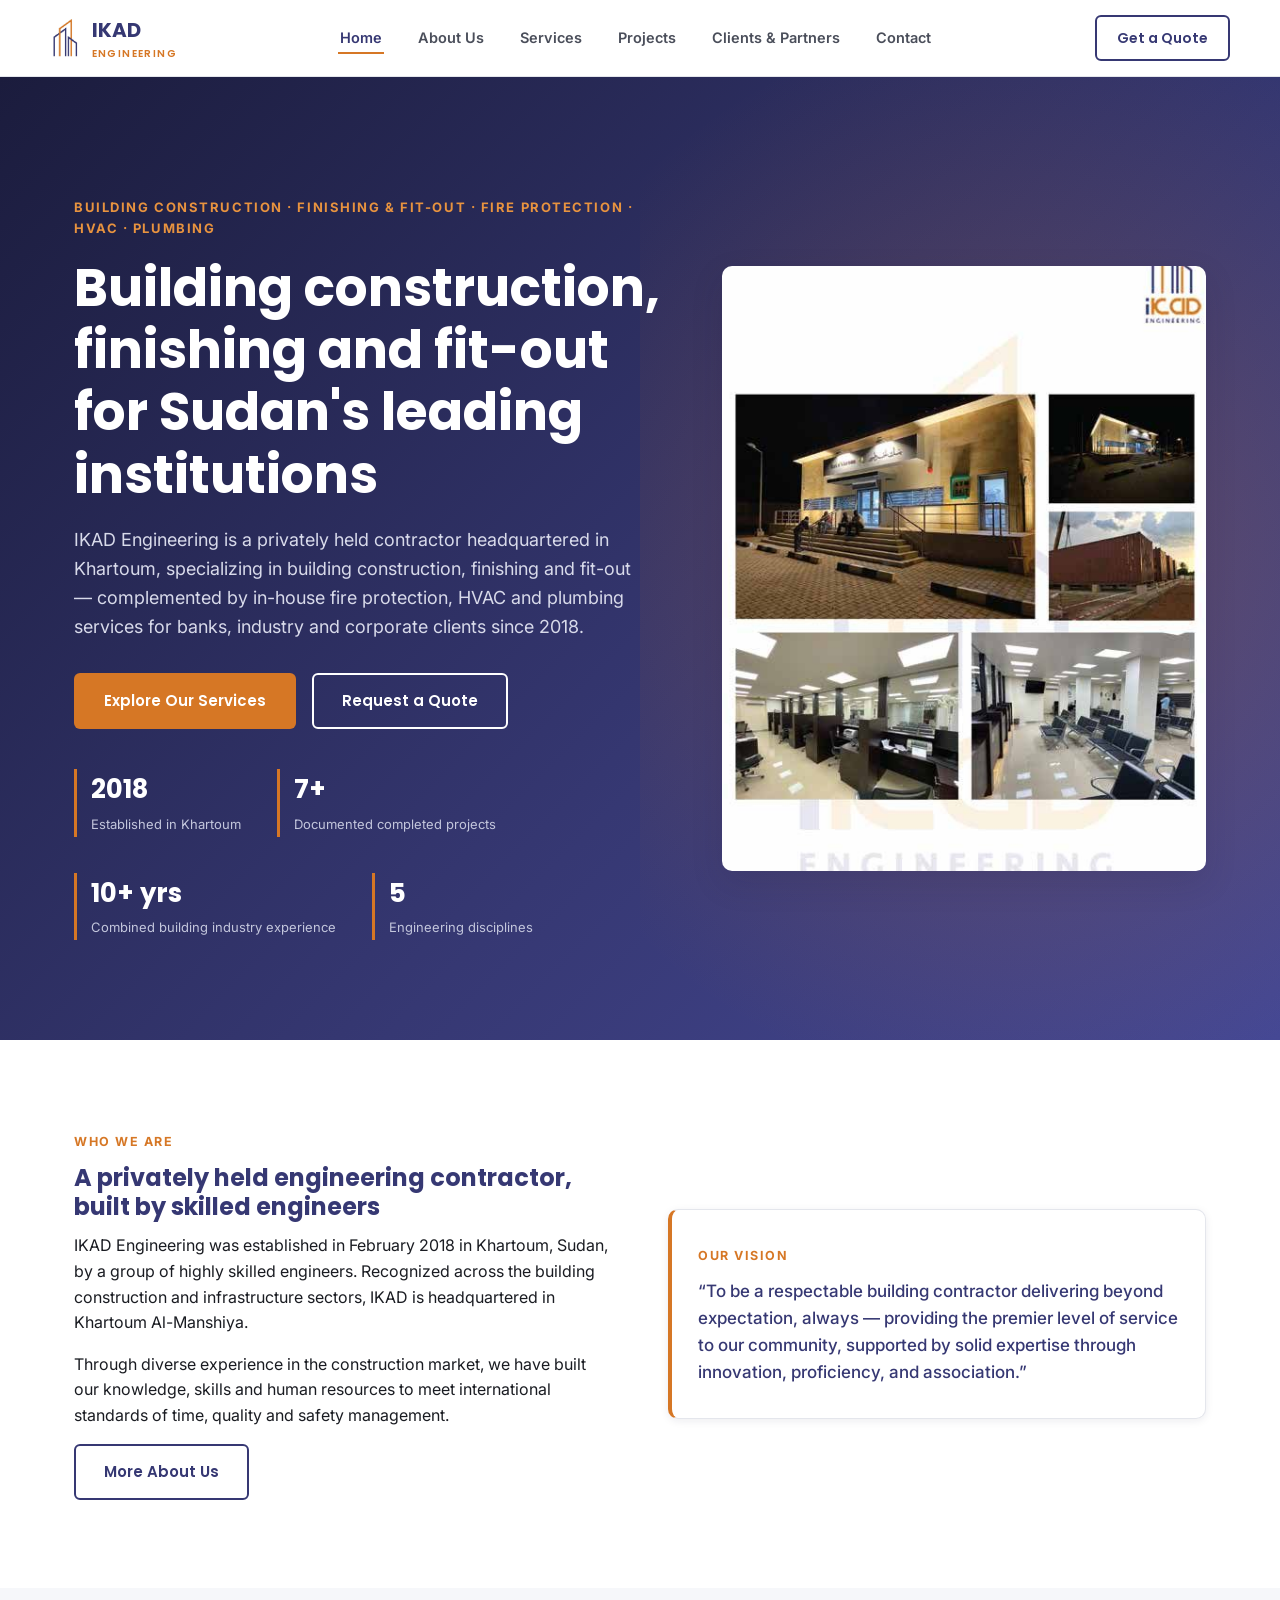
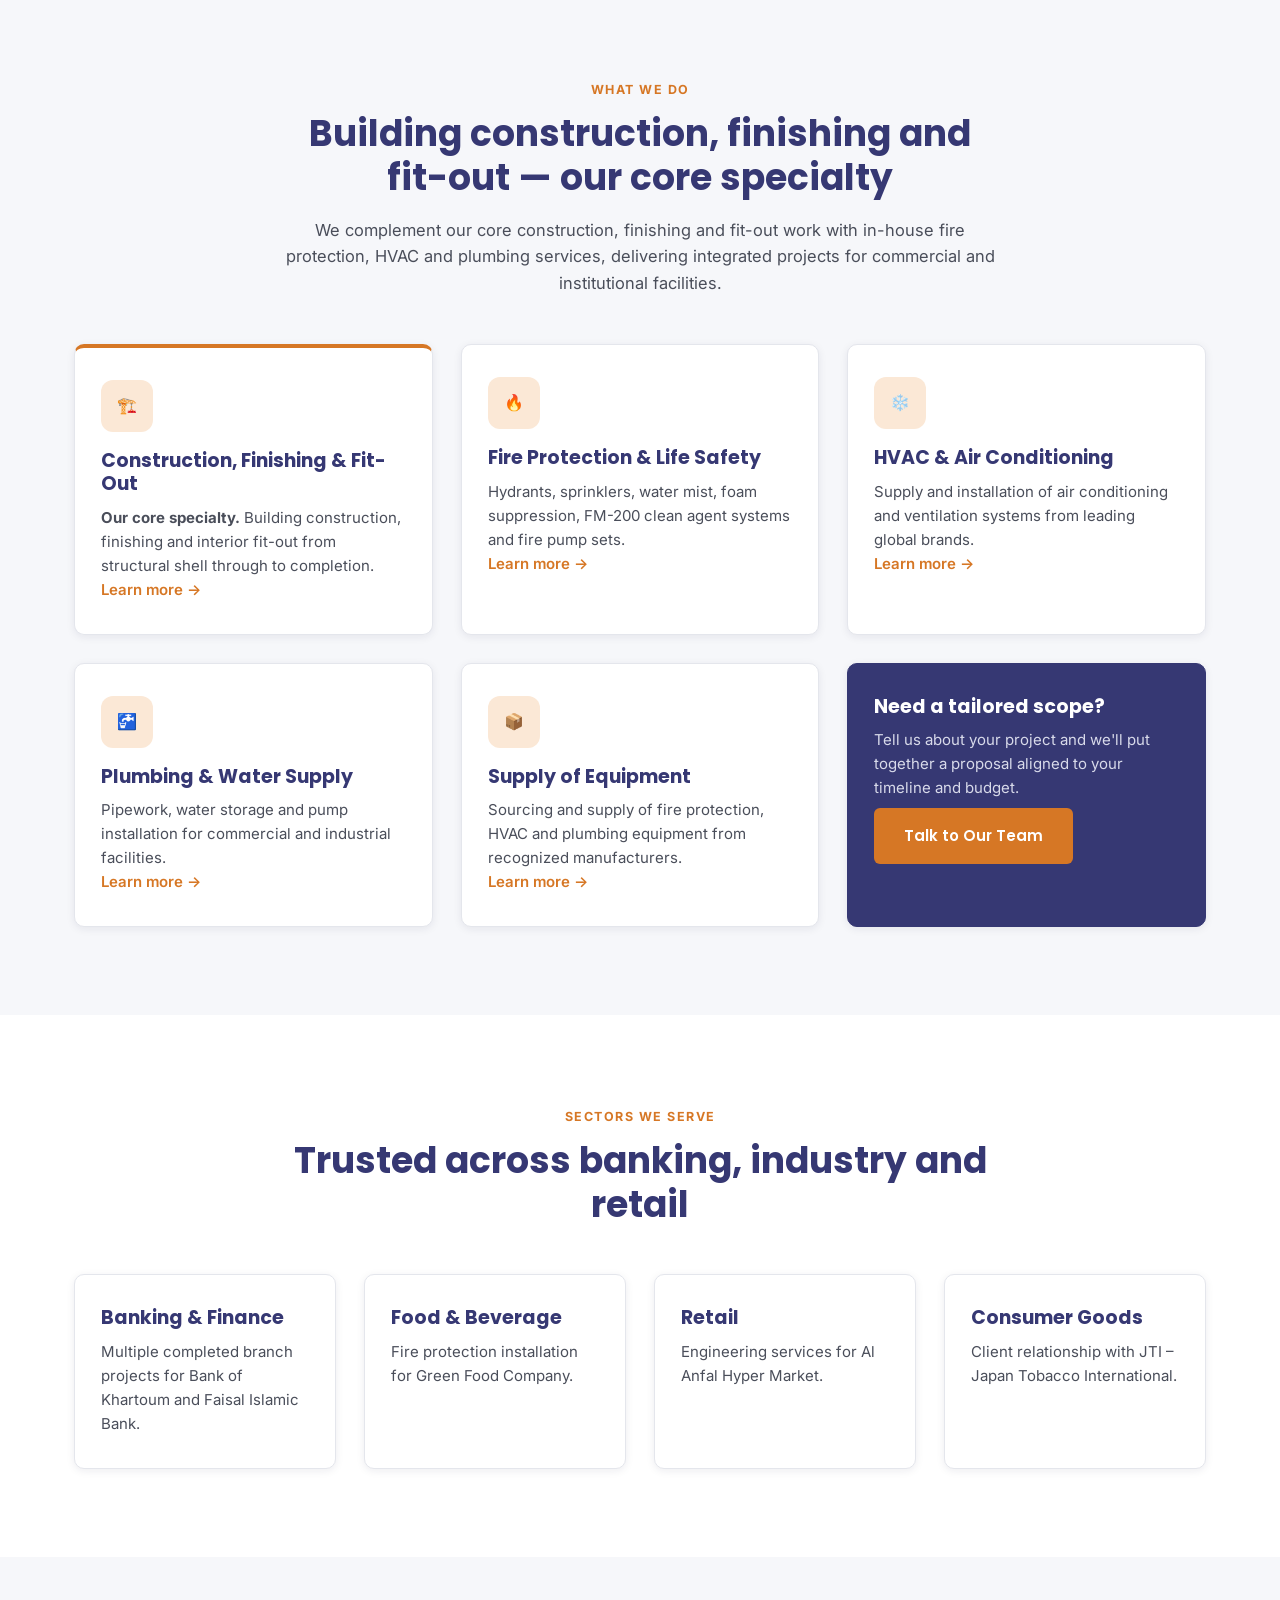
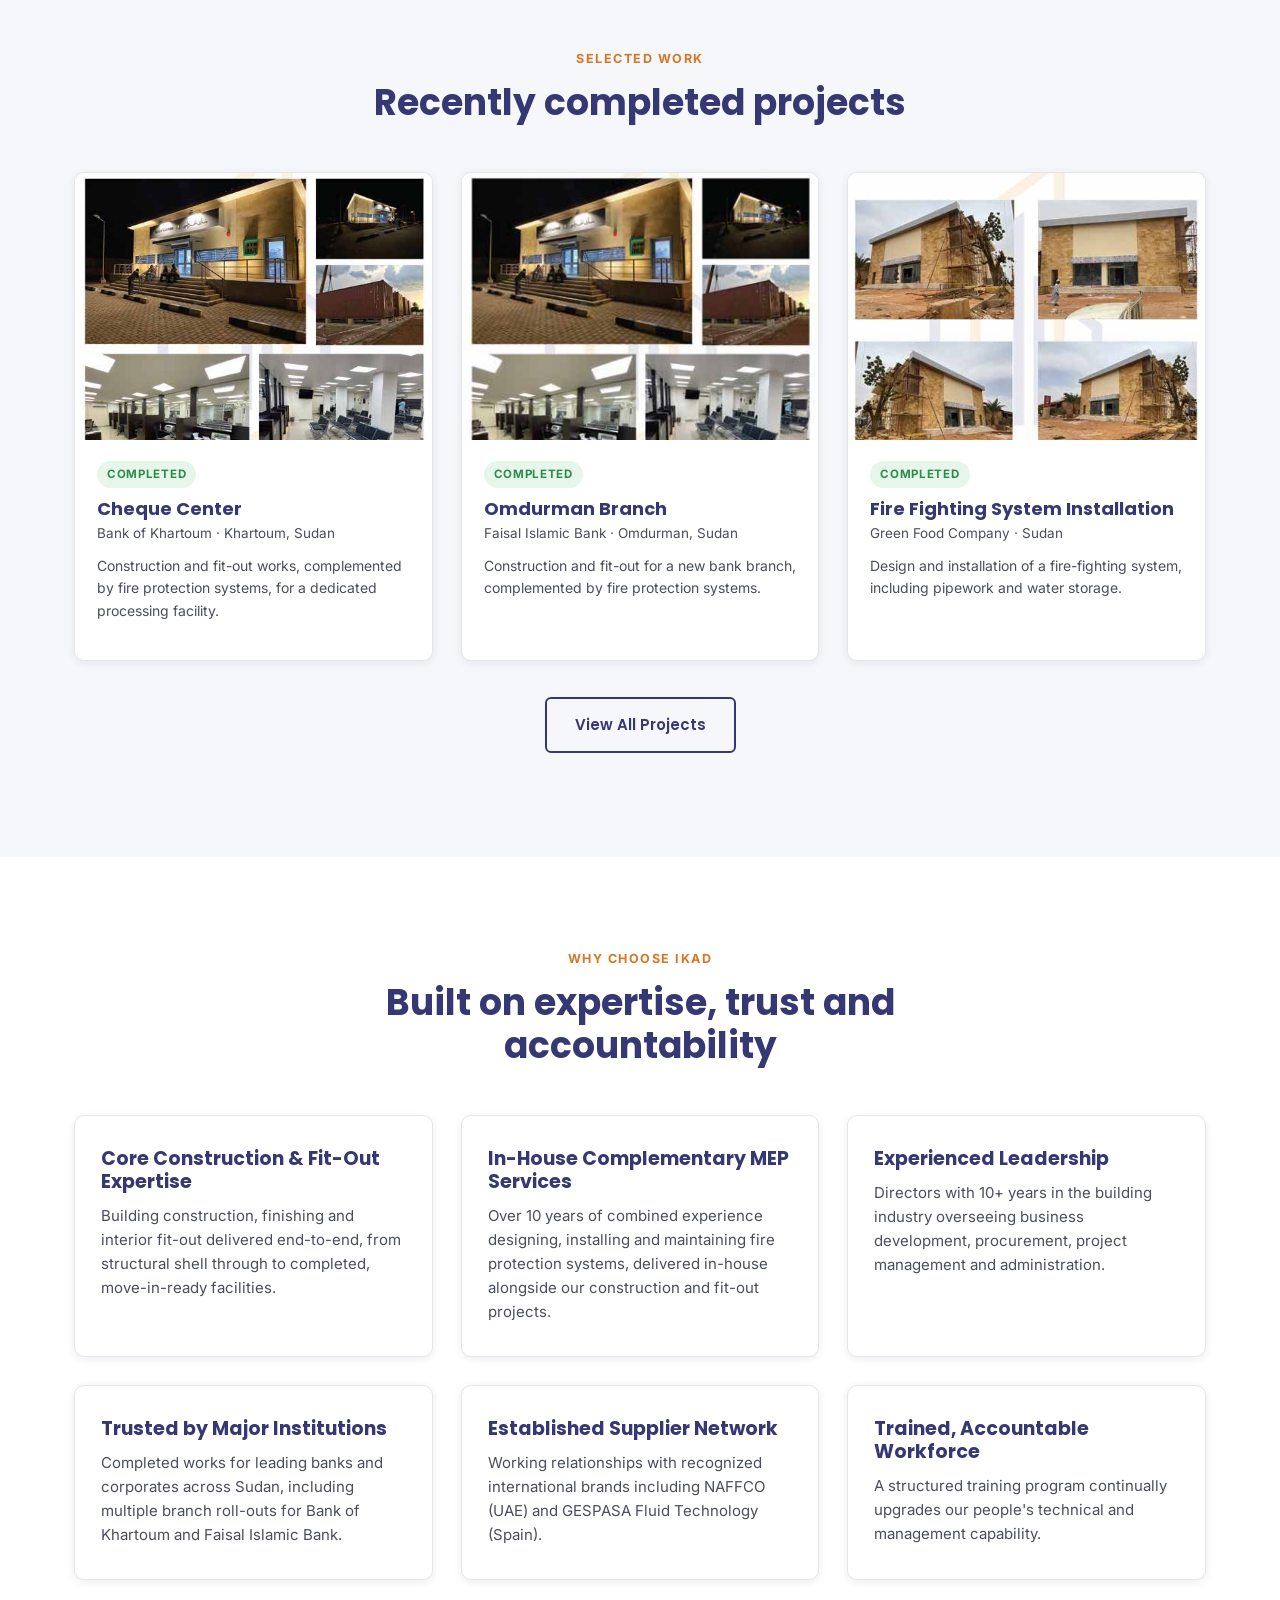
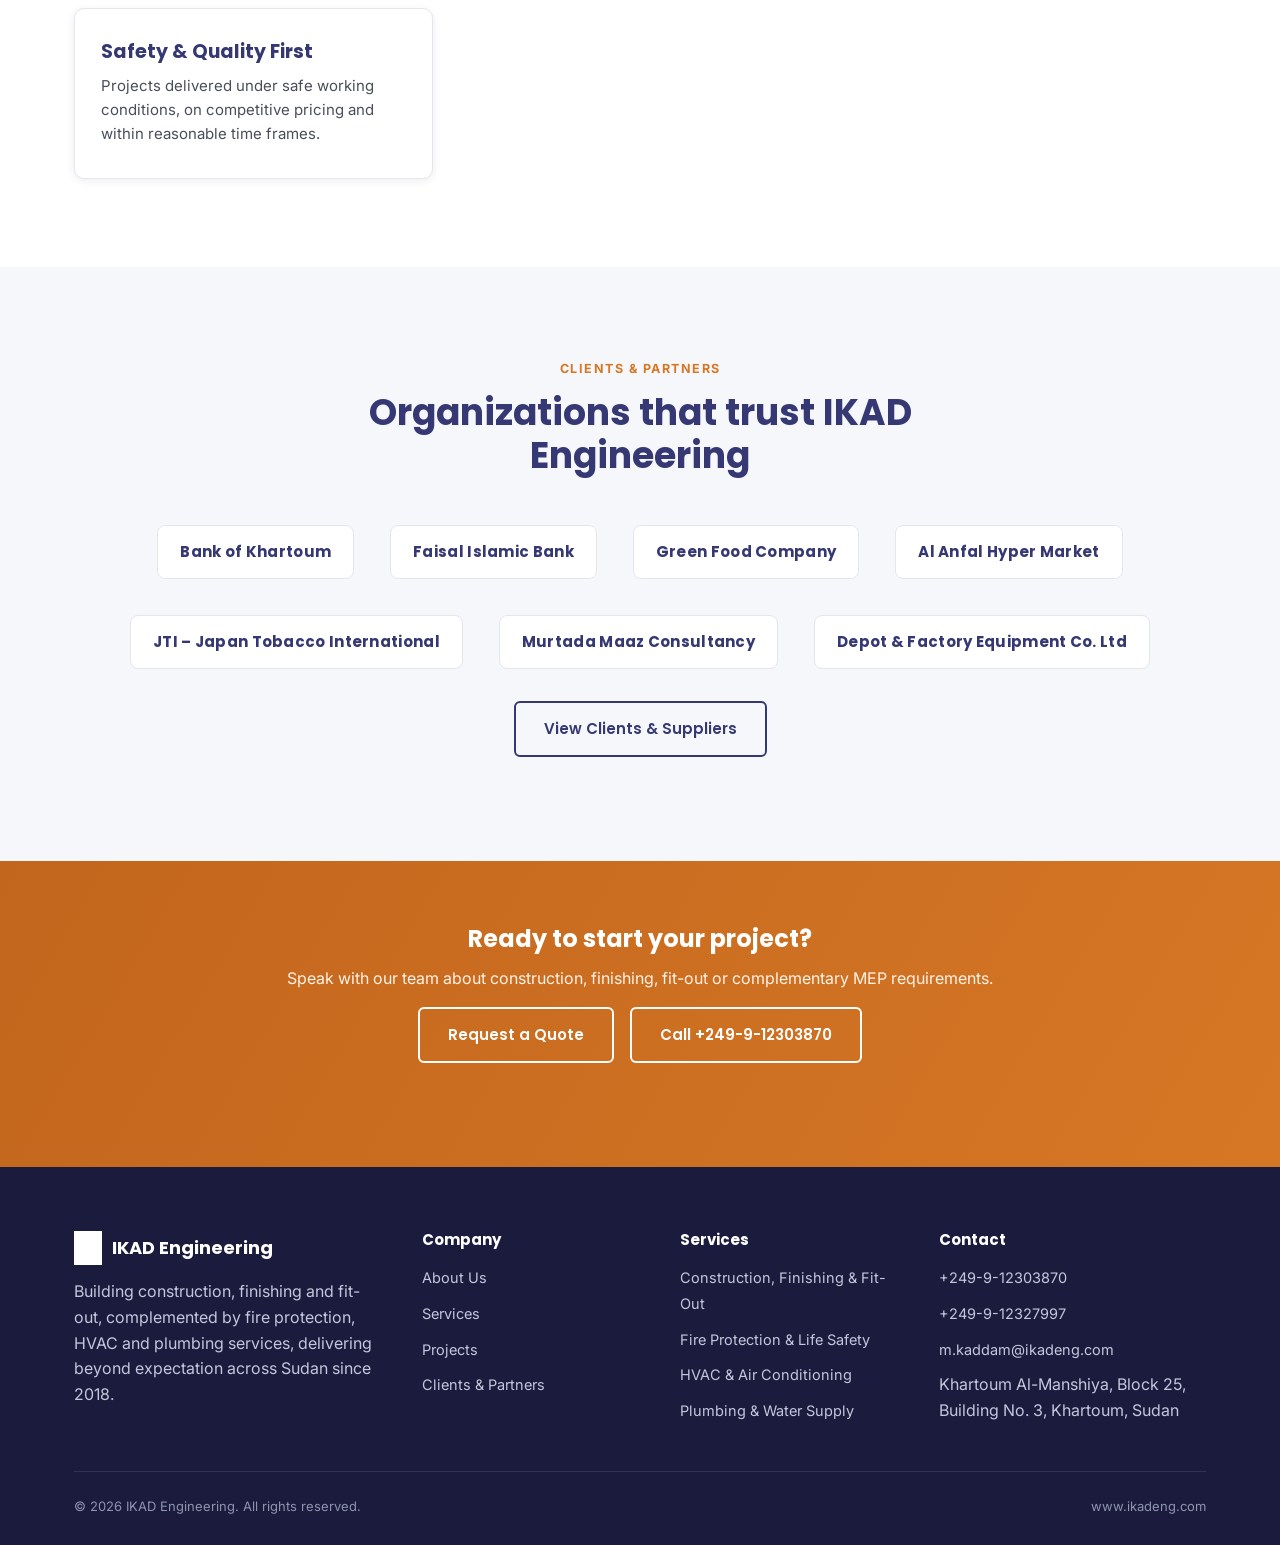
==== index.html @ 412c1341 "Reposition building construction, finishing and fit-out as core specialty Fire protection, HVAC, plu" ====
<!DOCTYPE html>
<html lang="en">
<head>
<meta charset="UTF-8">
<meta name="viewport" content="width=device-width, initial-scale=1.0">
<title>IKAD Engineering | Building Construction, Finishing &amp; Fit-Out — Khartoum, Sudan</title>
<meta name="description" content="IKAD Engineering is a Khartoum-based contractor specializing in building construction, finishing and fit-out, complemented by in-house fire protection, HVAC and plumbing services since 2018.">
<link rel="canonical" href="https://www.ikadeng.com/">
<meta property="og:type" content="website">
<meta property="og:title" content="IKAD Engineering | Building Construction, Finishing & Fit-Out">
<meta property="og:description" content="Khartoum-based contractor specializing in building construction, finishing and fit-out, complemented by in-house MEP services since 2018.">
<meta property="og:image" content="assets/img/projects/construction-shell.jpg">
<meta property="og:locale" content="en_US">
<meta name="robots" content="index,follow">
<link rel="icon" type="image/png" href="assets/img/brand/favicon-32.png">
<link rel="apple-touch-icon" href="assets/img/brand/favicon.png">
<link rel="preconnect" href="https://fonts.googleapis.com">
<link href="https://fonts.googleapis.com/css2?family=Inter:wght@400;500;600;700&family=Poppins:wght@600;700;800&display=swap" rel="stylesheet">
<link rel="stylesheet" href="assets/css/style.css">
<script>document.documentElement.classList.add("js");</script>
<script type="application/ld+json">
{
  "@context": "https://schema.org",
  "@type": "GeneralContractor",
  "name": "IKAD Engineering",
  "url": "https://www.ikadeng.com/",
  "logo": "assets/img/brand/ikad-icon.png",
  "foundingDate": "2018-02",
  "address": {
    "@type": "PostalAddress",
    "streetAddress": "Block 25, Building No. 3, Third Floor, Al-Manshiya",
    "addressLocality": "Khartoum",
    "addressCountry": "SD"
  },
  "telephone": ["+249-9-12303870", "+249-9-12327997"],
  "email": "m.kaddam@ikadeng.com",
  "sameAs": []
}
</script>
</head>
<body>

<header class="site-header">
  <div class="container nav">
    <a href="index.html" class="brand">
      <img src="assets/img/brand/ikad-icon.png" alt="IKAD Engineering logo" width="38" height="46">
      <span>IKAD<span class="brand-sub">ENGINEERING</span></span>
    </a>
    <nav aria-label="Primary">
      <ul class="nav-links">
        <li><a href="index.html">Home</a></li>
        <li><a href="about.html">About Us</a></li>
        <li><a href="services.html">Services</a></li>
        <li><a href="projects.html">Projects</a></li>
        <li><a href="clients.html">Clients &amp; Partners</a></li>
        <li><a href="contact.html">Contact</a></li>
      </ul>
    </nav>
    <div class="nav-cta">
      <a href="contact.html" class="btn btn-outline-dark">Get a Quote</a>
      <button class="nav-toggle" aria-label="Toggle menu" aria-expanded="false"><span></span><span></span><span></span></button>
    </div>
  </div>
</header>

<main>
  <section class="hero">
    <div class="container">
      <div>
        <span class="hero-eyebrow">Building Construction &middot; Finishing &amp; Fit-Out &middot; Fire Protection &middot; HVAC &middot; Plumbing</span>
        <h1>Building construction, finishing and fit-out for Sudan's leading institutions</h1>
        <p class="lead">IKAD Engineering is a privately held contractor headquartered in Khartoum, specializing in building construction, finishing and fit-out &mdash; complemented by in-house fire protection, HVAC and plumbing services for banks, industry and corporate clients since 2018.</p>
        <div class="hero-actions">
          <a href="services.html" class="btn btn-primary">Explore Our Services</a>
          <a href="contact.html" class="btn btn-outline">Request a Quote</a>
        </div>
        <div class="hero-stats">
          <div><strong>2018</strong><span>Established in Khartoum</span></div>
          <div><strong>7+</strong><span>Documented completed projects</span></div>
          <div><strong>10+ yrs</strong><span>Combined building industry experience</span></div>
          <div><strong>5</strong><span>Engineering disciplines</span></div>
        </div>
      </div>
      <div class="hero-media reveal">
        <img src="assets/img/projects/bok-branch-night.jpg" alt="Completed Bank of Khartoum branch project delivered by IKAD Engineering" loading="eager">
      </div>
    </div>
  </section>

  <section aria-label="Introduction">
    <div class="container two-col">
      <div class="reveal">
        <span class="eyebrow">Who We Are</span>
        <h2>A privately held engineering contractor, built by skilled engineers</h2>
        <p>IKAD Engineering was established in February 2018 in Khartoum, Sudan, by a group of highly skilled engineers. Recognized across the building construction and infrastructure sectors, IKAD is headquartered in Khartoum Al-Manshiya.</p>
        <p>Through diverse experience in the construction market, we have built our knowledge, skills and human resources to meet international standards of time, quality and safety management.</p>
        <a href="about.html" class="btn btn-outline-dark">More About Us</a>
      </div>
      <div class="card reveal" style="border-left:4px solid var(--orange-500);">
        <span class="eyebrow">Our Vision</span>
        <p style="font-size:17px;color:var(--navy-700);font-weight:500;">&ldquo;To be a respectable building contractor delivering beyond expectation, always &mdash; providing the premier level of service to our community, supported by solid expertise through innovation, proficiency, and association.&rdquo;</p>
      </div>
    </div>
  </section>

  <section class="bg-soft" id="services">
    <div class="container">
      <div class="section-head center reveal">
        <span class="eyebrow">What We Do</span>
        <h2>Building construction, finishing and fit-out &mdash; our core specialty</h2>
        <p>We complement our core construction, finishing and fit-out work with in-house fire protection, HVAC and plumbing services, delivering integrated projects for commercial and institutional facilities.</p>
      </div>
      <div class="grid grid-3">
        <div class="card reveal" style="border-top:4px solid var(--orange-500);">
          <div class="icon">🏗️</div>
          <h3>Construction, Finishing &amp; Fit-Out</h3>
          <p><strong>Our core specialty.</strong> Building construction, finishing and interior fit-out from structural shell through to completion.</p>
          <p><a href="services.html#construction" style="color:var(--orange-500);font-weight:600;">Learn more &rarr;</a></p>
        </div>
        <div class="card reveal">
          <div class="icon">🔥</div>
          <h3>Fire Protection &amp; Life Safety</h3>
          <p>Hydrants, sprinklers, water mist, foam suppression, FM-200 clean agent systems and fire pump sets.</p>
          <p><a href="services.html#fire-protection" style="color:var(--orange-500);font-weight:600;">Learn more &rarr;</a></p>
        </div>
        <div class="card reveal">
          <div class="icon">❄️</div>
          <h3>HVAC &amp; Air Conditioning</h3>
          <p>Supply and installation of air conditioning and ventilation systems from leading global brands.</p>
          <p><a href="services.html#hvac" style="color:var(--orange-500);font-weight:600;">Learn more &rarr;</a></p>
        </div>
        <div class="card reveal">
          <div class="icon">🚰</div>
          <h3>Plumbing &amp; Water Supply</h3>
          <p>Pipework, water storage and pump installation for commercial and industrial facilities.</p>
          <p><a href="services.html#plumbing" style="color:var(--orange-500);font-weight:600;">Learn more &rarr;</a></p>
        </div>
        <div class="card reveal">
          <div class="icon">📦</div>
          <h3>Supply of Equipment</h3>
          <p>Sourcing and supply of fire protection, HVAC and plumbing equipment from recognized manufacturers.</p>
          <p><a href="services.html#supply" style="color:var(--orange-500);font-weight:600;">Learn more &rarr;</a></p>
        </div>
        <div class="card reveal" style="background:var(--navy-700);border-color:var(--navy-700);">
          <h3 style="color:#fff;">Need a tailored scope?</h3>
          <p style="color:#d8daea;">Tell us about your project and we'll put together a proposal aligned to your timeline and budget.</p>
          <a href="contact.html" class="btn btn-primary" style="margin-top:8px;">Talk to Our Team</a>
        </div>
      </div>
    </div>
  </section>

  <section>
    <div class="container">
      <div class="section-head center reveal">
        <span class="eyebrow">Sectors We Serve</span>
        <h2>Trusted across banking, industry and retail</h2>
      </div>
      <div class="grid grid-4">
        <div class="card reveal"><h3>Banking &amp; Finance</h3><p>Multiple completed branch projects for Bank of Khartoum and Faisal Islamic Bank.</p></div>
        <div class="card reveal"><h3>Food &amp; Beverage</h3><p>Fire protection installation for Green Food Company.</p></div>
        <div class="card reveal"><h3>Retail</h3><p>Engineering services for Al Anfal Hyper Market.</p></div>
        <div class="card reveal"><h3>Consumer Goods</h3><p>Client relationship with JTI &ndash; Japan Tobacco International.</p></div>
      </div>
    </div>
  </section>

  <section class="bg-soft">
    <div class="container">
      <div class="section-head center reveal">
        <span class="eyebrow">Selected Work</span>
        <h2>Recently completed projects</h2>
      </div>
      <div class="grid grid-3">
        <div class="project-card reveal">
          <div class="thumb"><img src="assets/img/projects/bok-branch-night.jpg" alt="Bank of Khartoum Cheque Center completed project" loading="lazy"></div>
          <div class="body">
            <span class="status">Completed</span>
            <h3>Cheque Center</h3>
            <div class="meta">Bank of Khartoum &middot; Khartoum, Sudan</div>
            <p class="scope">Construction and fit-out works, complemented by fire protection systems, for a dedicated processing facility.</p>
          </div>
        </div>
        <div class="project-card reveal">
          <div class="thumb"><img src="assets/img/projects/faisal-omdurman-branch.jpg" alt="Faisal Islamic Bank Omdurman branch completed project" loading="lazy"></div>
          <div class="body">
            <span class="status">Completed</span>
            <h3>Omdurman Branch</h3>
            <div class="meta">Faisal Islamic Bank &middot; Omdurman, Sudan</div>
            <p class="scope">Construction and fit-out for a new bank branch, complemented by fire protection systems.</p>
          </div>
        </div>
        <div class="project-card reveal">
          <div class="thumb"><img src="assets/img/projects/plumbing-works.jpg" alt="Green Food Company fire fighting system installation" loading="lazy"></div>
          <div class="body">
            <span class="status">Completed</span>
            <h3>Fire Fighting System Installation</h3>
            <div class="meta">Green Food Company &middot; Sudan</div>
            <p class="scope">Design and installation of a fire-fighting system, including pipework and water storage.</p>
          </div>
        </div>
      </div>
      <p style="text-align:center;margin-top:36px;"><a href="projects.html" class="btn btn-outline-dark">View All Projects</a></p>
    </div>
  </section>

  <section>
    <div class="container">
      <div class="section-head center reveal">
        <span class="eyebrow">Why Choose IKAD</span>
        <h2>Built on expertise, trust and accountability</h2>
      </div>
      <div class="grid grid-3">
        <div class="card reveal">
          <h3>Core Construction &amp; Fit-Out Expertise</h3>
          <p>Building construction, finishing and interior fit-out delivered end-to-end, from structural shell through to completed, move-in-ready facilities.</p>
        </div>
        <div class="card reveal">
          <h3>In-House Complementary MEP Services</h3>
          <p>Over 10 years of combined experience designing, installing and maintaining fire protection systems, delivered in-house alongside our construction and fit-out projects.</p>
        </div>
        <div class="card reveal">
          <h3>Experienced Leadership</h3>
          <p>Directors with 10+ years in the building industry overseeing business development, procurement, project management and administration.</p>
        </div>
        <div class="card reveal">
          <h3>Trusted by Major Institutions</h3>
          <p>Completed works for leading banks and corporates across Sudan, including multiple branch roll-outs for Bank of Khartoum and Faisal Islamic Bank.</p>
        </div>
        <div class="card reveal">
          <h3>Established Supplier Network</h3>
          <p>Working relationships with recognized international brands including NAFFCO (UAE) and GESPASA Fluid Technology (Spain).</p>
        </div>
        <div class="card reveal">
          <h3>Trained, Accountable Workforce</h3>
          <p>A structured training program continually upgrades our people's technical and management capability.</p>
        </div>
        <div class="card reveal">
          <h3>Safety &amp; Quality First</h3>
          <p>Projects delivered under safe working conditions, on competitive pricing and within reasonable time frames.</p>
        </div>
      </div>
    </div>
  </section>

  <section class="bg-soft">
    <div class="container">
      <div class="section-head center reveal">
        <span class="eyebrow">Clients &amp; Partners</span>
        <h2>Organizations that trust IKAD Engineering</h2>
      </div>
      <div class="logo-strip reveal">
        <span class="chip">Bank of Khartoum</span>
        <span class="chip">Faisal Islamic Bank</span>
        <span class="chip">Green Food Company</span>
        <span class="chip">Al Anfal Hyper Market</span>
        <span class="chip">JTI &ndash; Japan Tobacco International</span>
        <span class="chip">Murtada Maaz Consultancy</span>
        <span class="chip">Depot &amp; Factory Equipment Co. Ltd</span>
      </div>
      <p style="text-align:center;margin-top:32px;"><a href="clients.html" class="btn btn-outline-dark">View Clients &amp; Suppliers</a></p>
    </div>
  </section>

  <section class="cta-band">
    <div class="container">
      <h2>Ready to start your project?</h2>
      <p>Speak with our team about construction, finishing, fit-out or complementary MEP requirements.</p>
      <div class="hero-actions" style="justify-content:center;">
        <a href="contact.html" class="btn btn-outline">Request a Quote</a>
        <a href="tel:+249912303870" class="btn btn-outline">Call +249-9-12303870</a>
      </div>
    </div>
  </section>
</main>

<footer class="site-footer">
  <div class="container">
    <div class="footer-grid">
      <div>
        <div class="footer-brand">
          <img src="assets/img/brand/ikad-icon.png" alt="">
          <span>IKAD Engineering</span>
        </div>
        <p>Building construction, finishing and fit-out, complemented by fire protection, HVAC and plumbing services, delivering beyond expectation across Sudan since 2018.</p>
      </div>
      <div>
        <h4>Company</h4>
        <ul>
          <li><a href="about.html">About Us</a></li>
          <li><a href="services.html">Services</a></li>
          <li><a href="projects.html">Projects</a></li>
          <li><a href="clients.html">Clients &amp; Partners</a></li>
        </ul>
      </div>
      <div>
        <h4>Services</h4>
        <ul>
          <li><a href="services.html#construction">Construction, Finishing &amp; Fit-Out</a></li>
          <li><a href="services.html#fire-protection">Fire Protection &amp; Life Safety</a></li>
          <li><a href="services.html#hvac">HVAC &amp; Air Conditioning</a></li>
          <li><a href="services.html#plumbing">Plumbing &amp; Water Supply</a></li>
        </ul>
      </div>
      <div>
        <h4>Contact</h4>
        <ul>
          <li><a href="tel:+249912303870">+249-9-12303870</a></li>
          <li><a href="tel:+249912327997">+249-9-12327997</a></li>
          <li><a href="mailto:m.kaddam@ikadeng.com">m.kaddam@ikadeng.com</a></li>
          <li>Khartoum Al-Manshiya, Block 25, Building No. 3, Khartoum, Sudan</li>
        </ul>
      </div>
    </div>
    <div class="footer-bottom">
      <span>&copy; <span data-year></span> IKAD Engineering. All rights reserved.</span>
      <span>www.ikadeng.com</span>
    </div>
  </div>
</footer>
<div class="mobile-bar">
  <div class="row">
    <a class="call" href="tel:+249912303870">Call Us</a>
    <a class="email" href="mailto:m.kaddam@ikadeng.com">Email Us</a>
  </div>
</div>
<script src="assets/js/main.js"></script>
</body>
</html>
---- assets/css/style.css ----
/* IKAD Engineering — brand colors extracted directly from the company logo */
:root{
  --navy-900:#1b1c3d;
  --navy-800:#242659;
  --navy-700:#363873; /* primary brand navy */
  --navy-600:#454894;
  --orange-600:#c2661d;
  --orange-500:#d67725; /* primary brand orange */
  --orange-400:#e8933f;
  --orange-100:#fbe8d6;
  --ink:#1a1c22;
  --ink-soft:#4a4e5a;
  --paper:#ffffff;
  --paper-soft:#f6f7fa;
  --line:#e4e6ec;
  --radius:10px;
  --shadow-sm:0 2px 8px rgba(27,28,61,0.08);
  --shadow-md:0 12px 32px rgba(27,28,61,0.14);
  --container:1180px;
  --font-head:"Poppins", "Segoe UI", Arial, sans-serif;
  --font-body:"Inter", "Segoe UI", Arial, sans-serif;
}

*,*::before,*::after{box-sizing:border-box;}
html{scroll-behavior:smooth;}
body{
  margin:0;
  font-family:var(--font-body);
  color:var(--ink);
  background:var(--paper);
  line-height:1.6;
  -webkit-font-smoothing:antialiased;
}
img{max-width:100%;display:block;}
a{color:inherit;text-decoration:none;}
h1,h2,h3,h4{font-family:var(--font-head);line-height:1.2;margin:0 0 .5em;color:var(--navy-700);}
p{margin:0 0 1em;}
ul{margin:0;padding:0;}
.container{max-width:var(--container);margin:0 auto;padding:0 24px;}
.visually-hidden{position:absolute;width:1px;height:1px;overflow:hidden;clip:rect(0,0,0,0);white-space:nowrap;}
section{padding:88px 0;}
@media (max-width:768px){ section{padding:56px 0;} }

/* Buttons */
.btn{
  display:inline-flex;align-items:center;justify-content:center;gap:8px;
  padding:14px 28px;border-radius:6px;font-weight:600;font-size:15px;
  border:2px solid transparent;cursor:pointer;transition:all .2s ease;
  font-family:var(--font-head);
}
.btn-primary{background:var(--orange-500);color:#fff;}
.btn-primary:hover{background:var(--orange-600);}
.btn-outline{border-color:#fff;color:#fff;}
.btn-outline:hover{background:#fff;color:var(--navy-700);}
.btn-outline-dark{border-color:var(--navy-700);color:var(--navy-700);}
.btn-outline-dark:hover{background:var(--navy-700);color:#fff;}

/* Header */
.site-header{
  position:sticky;top:0;z-index:100;background:rgba(255,255,255,.97);
  border-bottom:1px solid var(--line);backdrop-filter:blur(6px);
}
.nav{display:flex;align-items:center;justify-content:space-between;padding:14px 0;}
.brand{display:flex;align-items:center;gap:10px;font-family:var(--font-head);font-weight:700;font-size:20px;color:var(--navy-700);}
.brand img{height:38px;width:auto;}
.brand .brand-sub{display:block;font-size:10px;letter-spacing:.14em;font-weight:600;color:var(--orange-500);}
.nav-links{display:flex;gap:32px;list-style:none;align-items:center;}
.nav-links a{font-weight:600;font-size:14.5px;color:var(--ink-soft);padding:6px 2px;border-bottom:2px solid transparent;transition:all .2s;}
.nav-links a:hover,.nav-links a.active{color:var(--navy-700);border-color:var(--orange-500);}
.nav-cta{display:flex;align-items:center;gap:14px;}
.nav-cta .btn{padding:10px 20px;font-size:14px;}
.nav-toggle{display:none;background:none;border:none;cursor:pointer;padding:6px;}
.nav-toggle span{display:block;width:24px;height:2px;background:var(--navy-700);margin:5px 0;transition:.2s;}

@media (max-width:960px){
  .nav-links{
    position:fixed;top:64px;right:0;left:0;height:calc(100vh - 64px);background:#fff;flex-direction:column;
    padding:32px 24px;gap:20px;transform:translateX(100%);transition:transform .25s ease;
    overflow-y:auto;
  }
  .nav-links.open{transform:translateX(0);}
  .nav-toggle{display:block;}
  .nav-cta .btn-outline-dark{display:none;}
}

/* Hero */
.hero{
  position:relative;color:#fff;background:linear-gradient(135deg,var(--navy-900) 0%,var(--navy-700) 60%,var(--navy-600) 100%);
  padding:120px 0 100px;overflow:hidden;
}
.hero::after{
  content:"";position:absolute;right:-10%;top:-20%;width:60%;height:140%;
  background:radial-gradient(circle,rgba(214,119,37,.25) 0%,rgba(214,119,37,0) 70%);
}
.hero .container{position:relative;z-index:1;display:grid;grid-template-columns:1.1fr .9fr;gap:56px;align-items:center;}
.hero-eyebrow{display:inline-block;color:var(--orange-400);font-weight:700;letter-spacing:.12em;font-size:13px;text-transform:uppercase;margin-bottom:18px;}
.hero h1{color:#fff;font-size:clamp(32px,4.4vw,52px);margin-bottom:20px;}
.hero p.lead{color:#d8daea;font-size:18px;max-width:52ch;margin-bottom:32px;}
.hero-actions{display:flex;gap:16px;flex-wrap:wrap;margin-bottom:40px;}
.hero-stats{display:flex;gap:36px;flex-wrap:wrap;}
.hero-stats div{border-left:3px solid var(--orange-500);padding-left:14px;}
.hero-stats strong{display:block;font-family:var(--font-head);font-size:26px;color:#fff;}
.hero-stats span{font-size:13px;color:#c3c6dc;}
.hero-media{position:relative;border-radius:var(--radius);overflow:hidden;box-shadow:var(--shadow-md);}
.hero-media img{width:100%;height:100%;object-fit:cover;aspect-ratio:4/5;}
@media (max-width:900px){
  .hero .container{grid-template-columns:1fr;}
  .hero{padding:56px 0 64px;}
}

/* Section headers */
.section-head{max-width:720px;margin:0 0 48px;}
.eyebrow{display:inline-block;color:var(--orange-500);font-weight:700;letter-spacing:.12em;font-size:12.5px;text-transform:uppercase;margin-bottom:12px;}
.section-head h2{font-size:clamp(26px,3vw,36px);}
.section-head p{color:var(--ink-soft);font-size:16.5px;}
.section-head.center{margin-left:auto;margin-right:auto;text-align:center;}

/* Cards / grids */
.grid{display:grid;gap:28px;}
.grid-3{grid-template-columns:repeat(3,1fr);}
.grid-4{grid-template-columns:repeat(4,1fr);}
.grid-2{grid-template-columns:repeat(2,1fr);}
@media (max-width:960px){.grid-3,.grid-4{grid-template-columns:repeat(2,1fr);}}
@media (max-width:640px){.grid-3,.grid-4,.grid-2{grid-template-columns:1fr;}}

.card{
  background:#fff;border:1px solid var(--line);border-radius:var(--radius);
  padding:32px 26px;box-shadow:var(--shadow-sm);transition:transform .2s ease,box-shadow .2s ease;
}
.card:hover{transform:translateY(-4px);box-shadow:var(--shadow-md);}
.card .icon{
  width:52px;height:52px;border-radius:12px;background:var(--orange-100);
  display:flex;align-items:center;justify-content:center;margin-bottom:18px;color:var(--orange-500);
}
.card h3{font-size:19px;margin-bottom:10px;}
.card p{color:var(--ink-soft);font-size:15px;margin-bottom:0;}

.bg-soft{background:var(--paper-soft);}
.bg-navy{background:var(--navy-700);color:#fff;}
.bg-navy h2,.bg-navy h3,.bg-navy .eyebrow{color:#fff;}
.bg-navy p{color:#d8daea;}

/* Services */
.service-block{display:grid;grid-template-columns:.85fr 1.15fr;gap:48px;align-items:start;padding:56px 0;border-bottom:1px solid var(--line);}
.service-block:last-child{border-bottom:none;}
.service-block .tag{display:inline-block;background:var(--orange-100);color:var(--orange-600);font-weight:700;font-size:12px;letter-spacing:.08em;text-transform:uppercase;padding:6px 12px;border-radius:20px;margin-bottom:14px;}
.sub-services{display:grid;gap:16px;}
.sub-service{background:var(--paper-soft);border-radius:8px;padding:18px 20px;border-left:3px solid var(--orange-500);}
.sub-service h4{margin:0 0 6px;font-size:16px;color:var(--navy-700);}
.sub-service p{margin:0;font-size:14.5px;color:var(--ink-soft);}
@media (max-width:860px){.service-block{grid-template-columns:1fr;gap:24px;}}

/* Timeline / list */
.check-list{list-style:none;margin:0;padding:0;display:grid;gap:14px;}
.check-list li{display:flex;gap:12px;align-items:flex-start;color:var(--ink-soft);}
.check-list li::before{content:"";flex:0 0 auto;width:20px;height:20px;margin-top:2px;border-radius:50%;background:var(--orange-500);
  -webkit-mask:url("data:image/svg+xml;utf8,<svg xmlns='http://www.w3.org/2000/svg' viewBox='0 0 24 24'><path fill='black' d='M9 16.2 4.8 12l-1.4 1.4L9 19 21 7l-1.4-1.4z'/></svg>") center/14px no-repeat;
  mask:url("data:image/svg+xml;utf8,<svg xmlns='http://www.w3.org/2000/svg' viewBox='0 0 24 24'><path fill='black' d='M9 16.2 4.8 12l-1.4 1.4L9 19 21 7l-1.4-1.4z'/></svg>") center/14px no-repeat;
}

/* Projects */
.filter-bar{display:flex;gap:10px;flex-wrap:wrap;margin-bottom:36px;}
.filter-btn{
  background:#fff;border:1px solid var(--line);color:var(--ink-soft);font-weight:600;font-size:14px;
  padding:9px 18px;border-radius:24px;cursor:pointer;transition:.2s;
}
.filter-btn:hover{border-color:var(--orange-500);color:var(--orange-500);}
.filter-btn.active{background:var(--navy-700);border-color:var(--navy-700);color:#fff;}
.project-card{border:1px solid var(--line);border-radius:var(--radius);overflow:hidden;background:#fff;box-shadow:var(--shadow-sm);transition:transform .2s,box-shadow .2s;}
.project-card:hover{transform:translateY(-4px);box-shadow:var(--shadow-md);}
.project-card .thumb{aspect-ratio:4/3;overflow:hidden;background:var(--paper-soft);}
.project-card .thumb img{width:100%;height:100%;object-fit:cover;}
.project-card .body{padding:20px 22px 24px;}
.project-card .status{display:inline-block;font-size:11.5px;font-weight:700;letter-spacing:.06em;text-transform:uppercase;color:#2f8a4c;background:#e6f6ea;padding:4px 10px;border-radius:20px;margin-bottom:10px;}
.project-card h3{font-size:18px;margin-bottom:4px;}
.project-card .meta{font-size:13.5px;color:var(--ink-soft);margin-bottom:10px;}
.project-card .scope{font-size:14px;color:var(--ink-soft);}

/* Logos strip */
.logo-strip{display:flex;flex-wrap:wrap;gap:36px;align-items:center;justify-content:center;}
.logo-strip .chip{
  border:1px solid var(--line);border-radius:8px;padding:14px 22px;font-weight:700;
  color:var(--navy-700);background:#fff;font-family:var(--font-head);font-size:15px;letter-spacing:.02em;
}

/* Timeline management */
.two-col{display:grid;grid-template-columns:1fr 1fr;gap:56px;align-items:center;}
@media (max-width:860px){.two-col{grid-template-columns:1fr;}}

/* CTA band */
.cta-band{background:linear-gradient(120deg,var(--orange-600),var(--orange-500));color:#fff;padding:64px 0;text-align:center;}
.cta-band h2{color:#fff;}
.cta-band p{color:#fff3e8;}

/* Contact */
.contact-grid{display:grid;grid-template-columns:.9fr 1.1fr;gap:48px;}
@media (max-width:860px){.contact-grid{grid-template-columns:1fr;}}
.contact-info-card{background:var(--navy-700);color:#fff;border-radius:var(--radius);padding:36px;}
.contact-info-card h3{color:#fff;}
.contact-info-item{display:flex;gap:14px;margin-bottom:22px;align-items:flex-start;}
.contact-info-item .ico{flex:0 0 auto;width:38px;height:38px;border-radius:8px;background:rgba(255,255,255,.12);display:flex;align-items:center;justify-content:center;}
.contact-info-item a,.contact-info-item span{color:#e4e6f4;font-size:14.5px;}
.form-field{margin-bottom:20px;}
.form-field label{display:block;font-weight:600;font-size:14px;margin-bottom:6px;color:var(--navy-700);}
.form-field input,.form-field select,.form-field textarea{
  width:100%;padding:13px 14px;border:1px solid var(--line);border-radius:6px;font-family:var(--font-body);font-size:15px;
  background:#fff;transition:border-color .2s;
}
.form-field input:focus,.form-field select:focus,.form-field textarea:focus{outline:none;border-color:var(--orange-500);}
.form-row{display:grid;grid-template-columns:1fr 1fr;gap:20px;}
@media (max-width:600px){.form-row{grid-template-columns:1fr;}}
.form-note{font-size:13px;color:var(--ink-soft);margin-top:10px;}
.map-wrap{border-radius:var(--radius);overflow:hidden;border:1px solid var(--line);margin-top:28px;}
.map-wrap iframe{width:100%;height:320px;border:0;display:block;}

/* Footer */
.site-footer{background:var(--navy-900);color:#c3c6dc;padding:64px 0 28px;}
.footer-grid{display:grid;grid-template-columns:1.4fr 1fr 1fr 1.2fr;gap:36px;margin-bottom:48px;}
@media (max-width:860px){.footer-grid{grid-template-columns:1fr 1fr;}}
@media (max-width:520px){.footer-grid{grid-template-columns:1fr;}}
.footer-grid h4{color:#fff;font-size:15px;margin-bottom:16px;}
.footer-grid ul{list-style:none;display:grid;gap:10px;}
.footer-grid a{font-size:14.5px;color:#c3c6dc;transition:color .2s;}
.footer-grid a:hover{color:var(--orange-400);}
.footer-brand{display:flex;align-items:center;gap:10px;margin-bottom:14px;}
.footer-brand img{height:34px;filter:brightness(0) invert(1);}
.footer-brand span{font-family:var(--font-head);font-weight:700;color:#fff;font-size:18px;}
.footer-bottom{border-top:1px solid rgba(255,255,255,.1);padding-top:24px;display:flex;justify-content:space-between;flex-wrap:wrap;gap:12px;font-size:13px;color:#8f93b0;}

/* Sticky mobile call/whatsapp bar */
.mobile-bar{
  display:none;position:fixed;bottom:0;left:0;right:0;z-index:200;background:#fff;
  border-top:1px solid var(--line);box-shadow:0 -4px 16px rgba(0,0,0,.08);
}
.mobile-bar .row{display:flex;}
.mobile-bar a{flex:1;text-align:center;padding:14px 8px;font-weight:700;font-size:14px;}
.mobile-bar a.call{background:var(--navy-700);color:#fff;}
.mobile-bar a.email{background:var(--orange-500);color:#fff;}
@media (max-width:640px){
  .mobile-bar{display:block;}
  body{padding-bottom:54px;}
}

/* Reveal animation — only hides content once JS confirms it can reveal it again
   (see the inline script in <head>); without JS, .reveal content is fully visible. */
.js .reveal{opacity:0;transform:translateY(18px);transition:opacity .6s ease,transform .6s ease;}
.js .reveal.in{opacity:1;transform:none;}
@media (prefers-reduced-motion: reduce){
  .js .reveal{opacity:1;transform:none;transition:none;}
  html{scroll-behavior:auto;}
}

/* Page hero (interior pages) */
.page-hero{background:linear-gradient(120deg,var(--navy-900),var(--navy-700));color:#fff;padding:70px 0 60px;}
.page-hero h1{color:#fff;margin-bottom:10px;}
.breadcrumb{font-size:13px;color:#b9bcd6;}
.breadcrumb a{color:#b9bcd6;}
.breadcrumb a:hover{color:#fff;}

.placeholder-note{
  background:#fff7ec;border:1px dashed var(--orange-400);color:#8a5a1f;font-size:13.5px;
  padding:12px 16px;border-radius:8px;margin-top:20px;
}
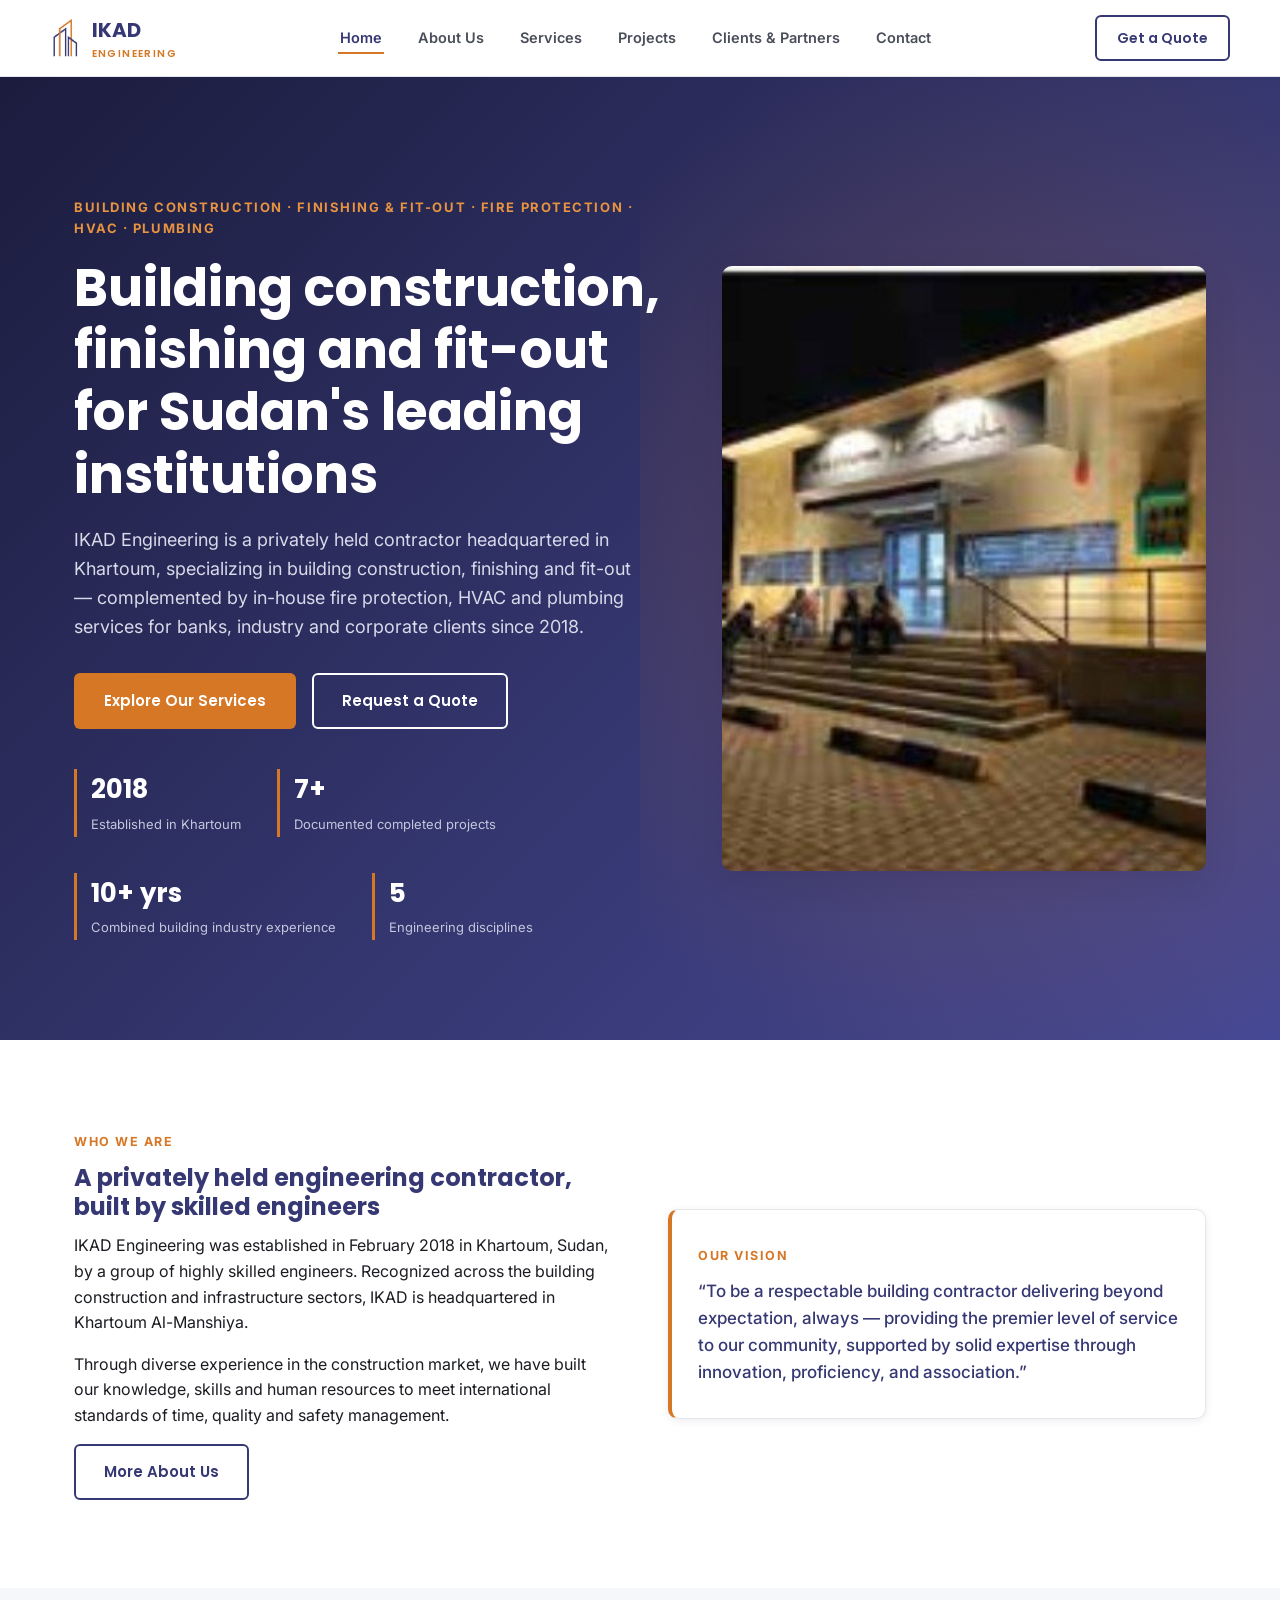
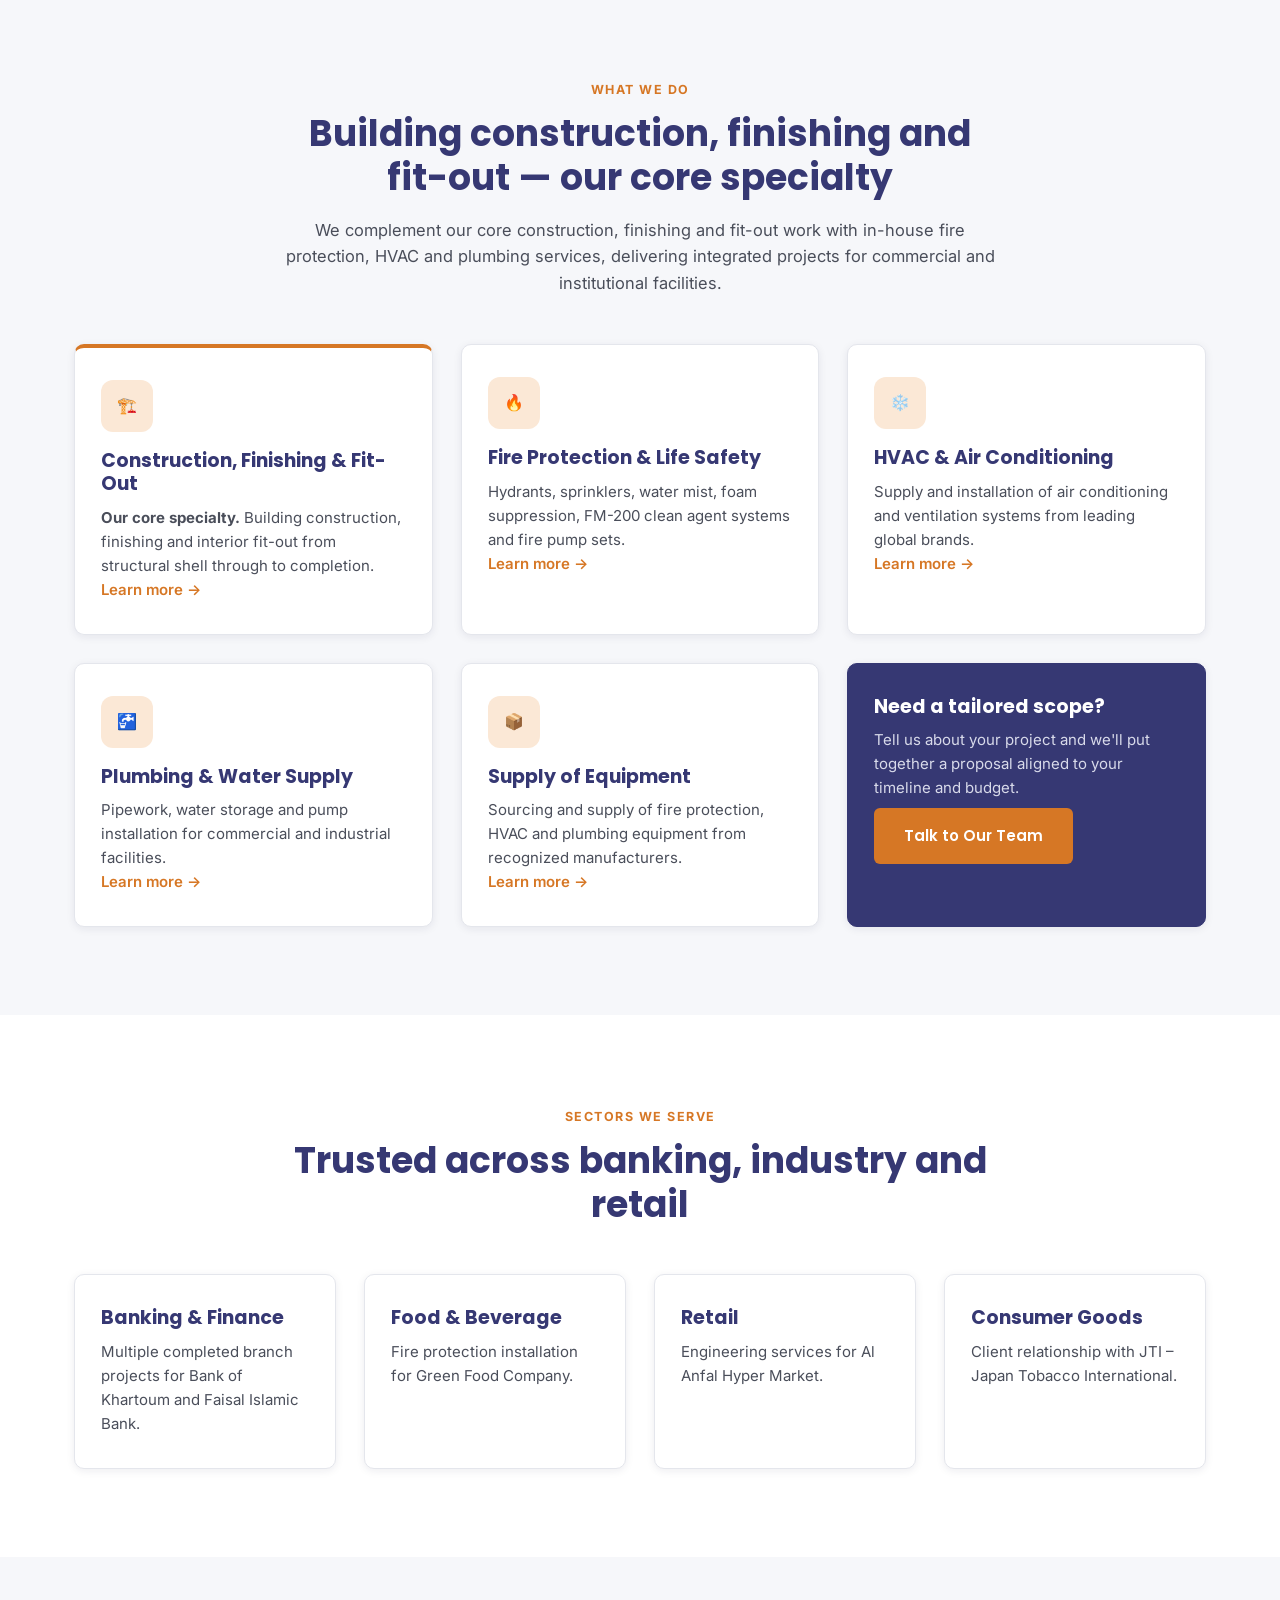
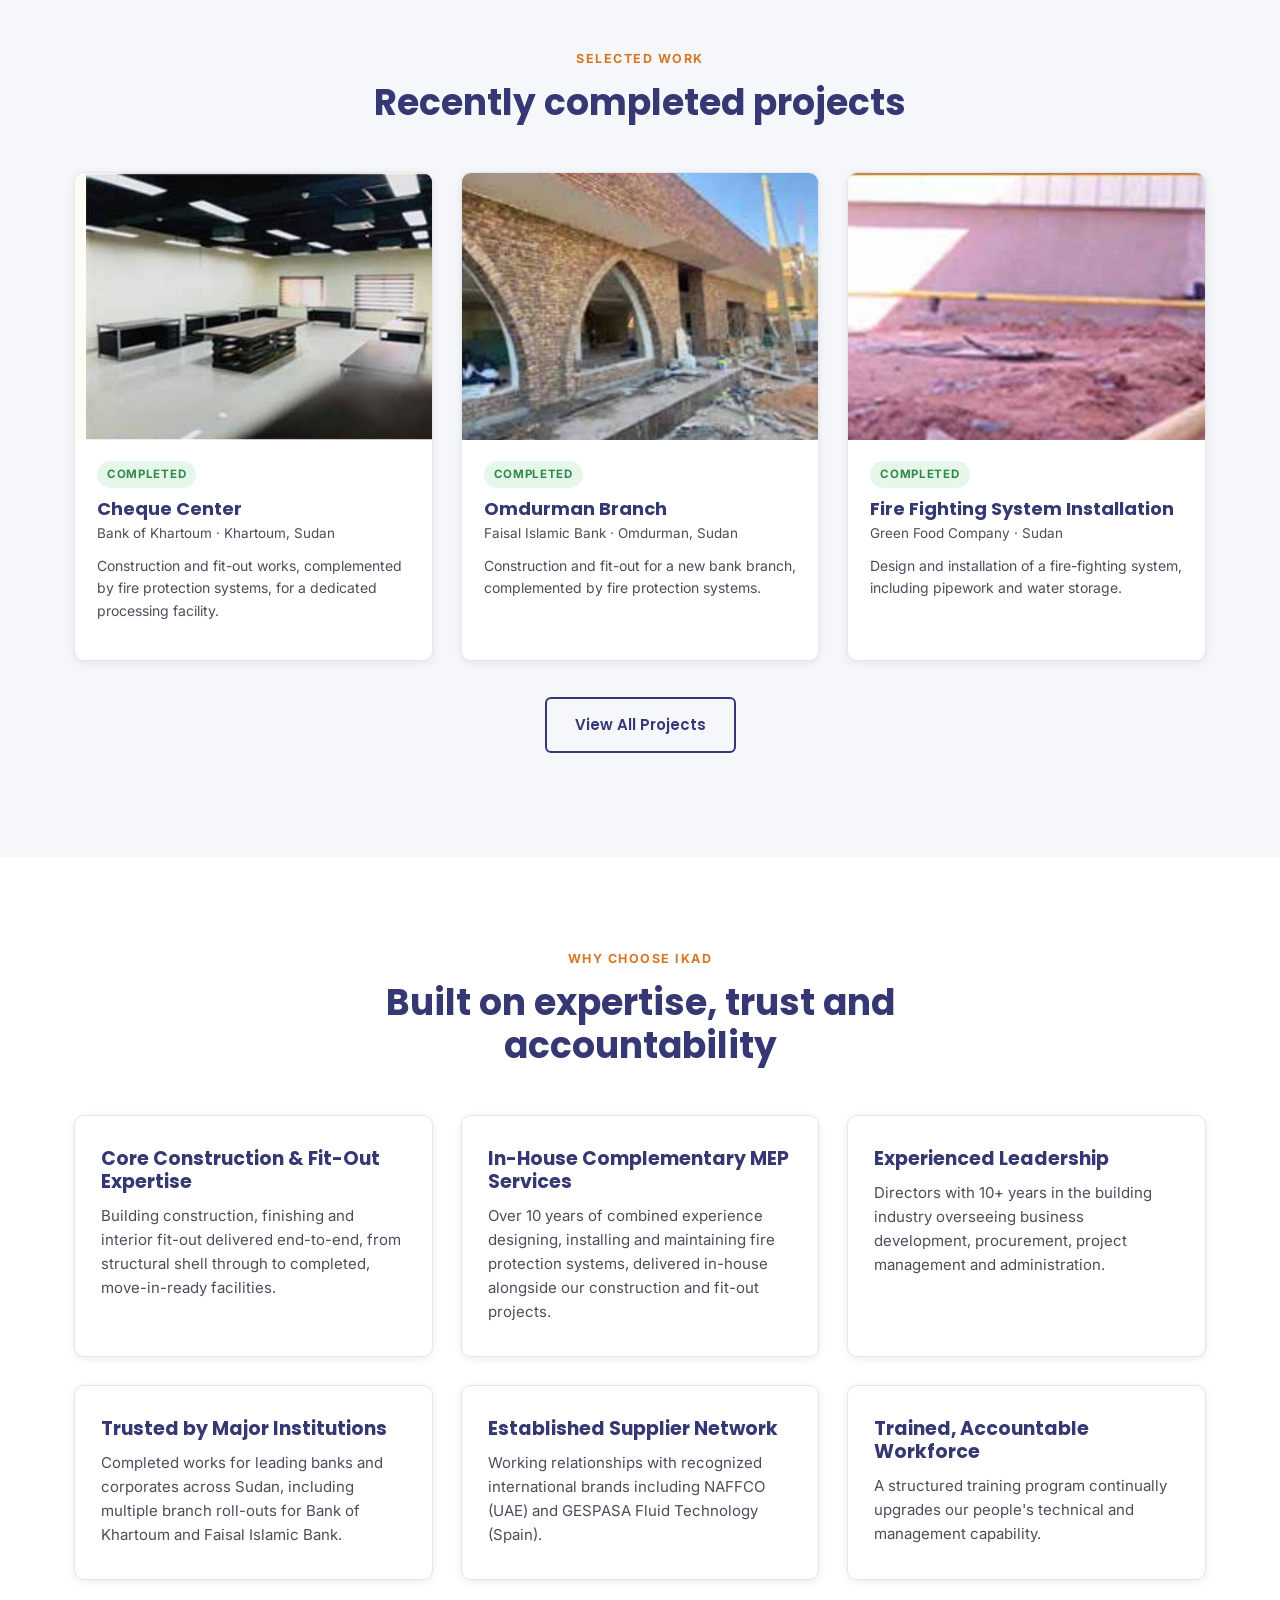
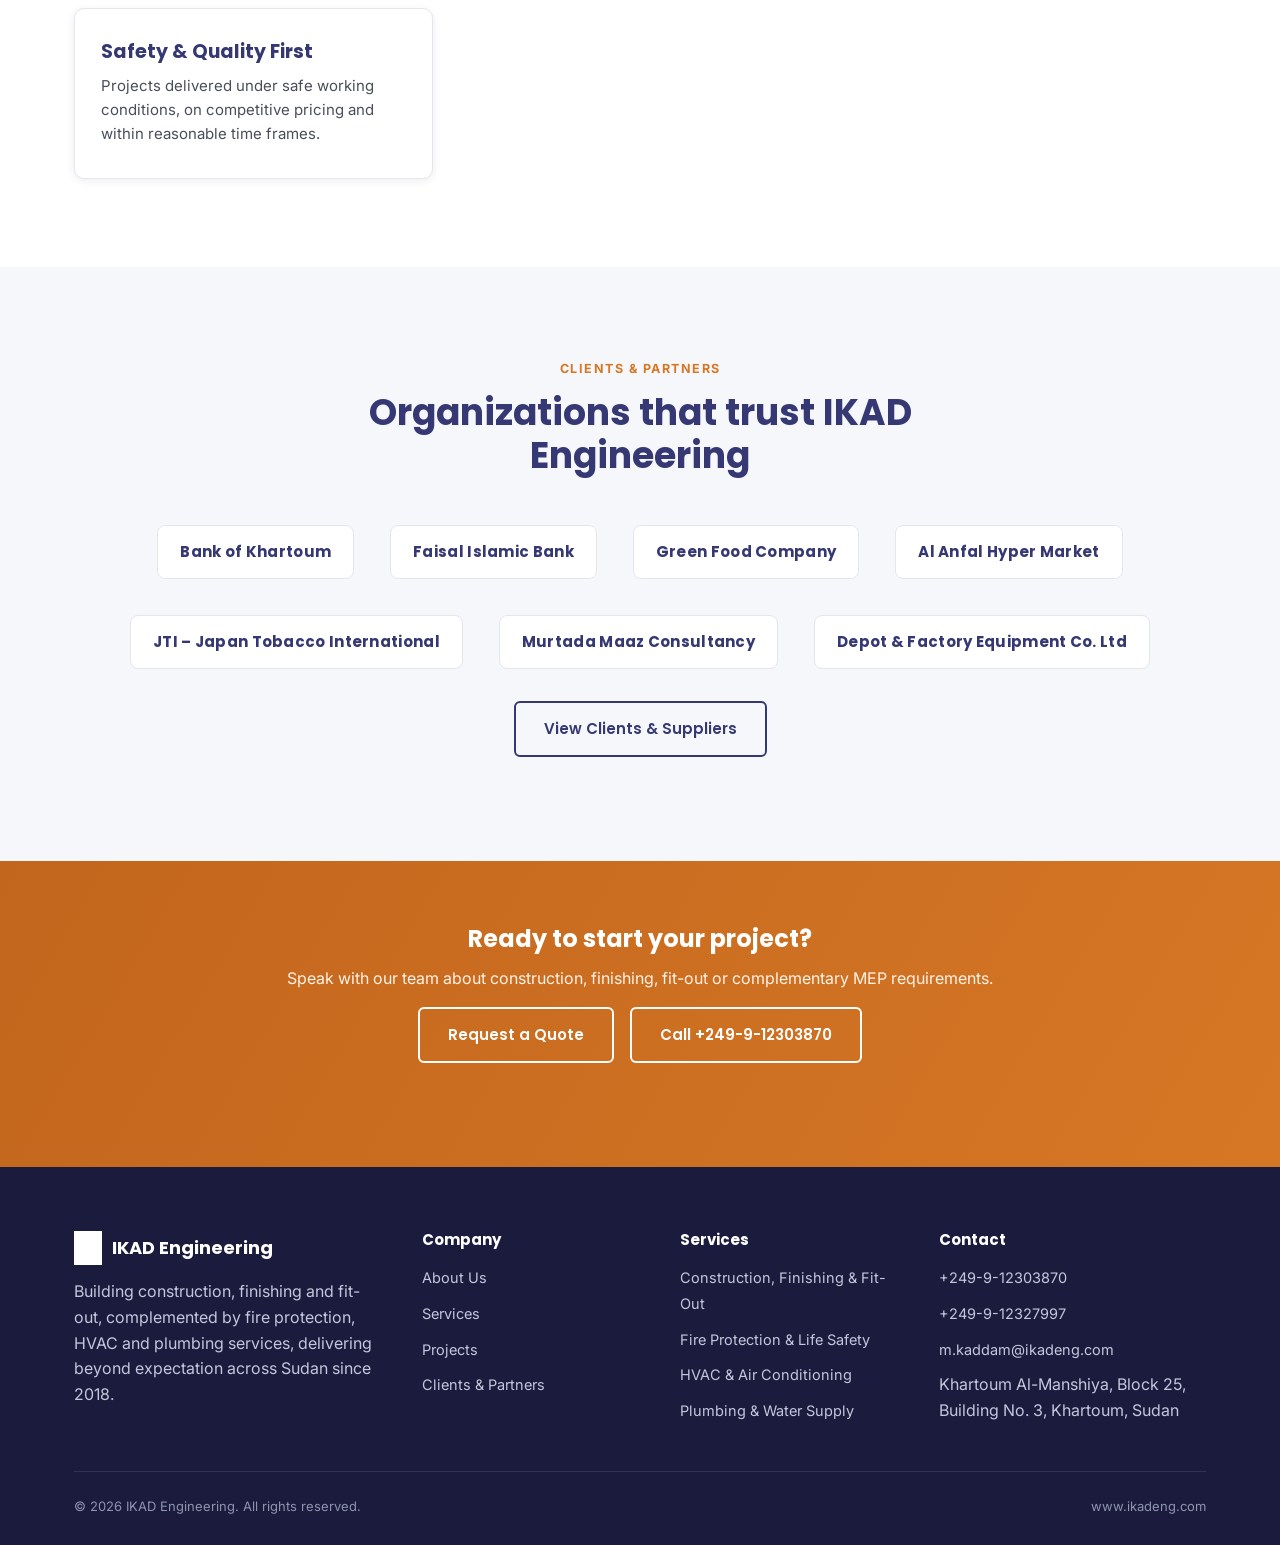
==== commit 89004263: "Fix project photo mismatches and duplicates Re-verified every project photo against the original 202" ====
--- a/index.html
+++ b/index.html
@@ -9,7 +9,7 @@
 <meta property="og:type" content="website">
 <meta property="og:title" content="IKAD Engineering | Building Construction, Finishing & Fit-Out">
 <meta property="og:description" content="Khartoum-based contractor specializing in building construction, finishing and fit-out, complemented by in-house MEP services since 2018.">
-<meta property="og:image" content="assets/img/projects/construction-shell.jpg">
+<meta property="og:image" content="assets/img/projects/bahri-branch-construction.jpg">
 <meta property="og:locale" content="en_US">
 <meta name="robots" content="index,follow">
 <link rel="icon" type="image/png" href="assets/img/brand/favicon-32.png">
@@ -82,7 +82,7 @@
         </div>
       </div>
       <div class="hero-media reveal">
-        <img src="assets/img/projects/bok-branch-night.jpg" alt="Completed Bank of Khartoum branch project delivered by IKAD Engineering" loading="eager">
+        <img src="assets/img/projects/kinana-branch-exterior-night.jpg" alt="Completed Bank of Khartoum branch project delivered by IKAD Engineering" loading="eager">
       </div>
     </div>
   </section>
@@ -173,7 +173,7 @@
       </div>
       <div class="grid grid-3">
         <div class="project-card reveal">
-          <div class="thumb"><img src="assets/img/projects/bok-branch-night.jpg" alt="Bank of Khartoum Cheque Center completed project" loading="lazy"></div>
+          <div class="thumb"><img src="assets/img/projects/cheque-center-office.jpg" alt="Bank of Khartoum Cheque Center completed project" loading="lazy"></div>
           <div class="body">
             <span class="status">Completed</span>
             <h3>Cheque Center</h3>
@@ -182,7 +182,7 @@
           </div>
         </div>
         <div class="project-card reveal">
-          <div class="thumb"><img src="assets/img/projects/faisal-omdurman-branch.jpg" alt="Faisal Islamic Bank Omdurman branch completed project" loading="lazy"></div>
+          <div class="thumb"><img src="assets/img/projects/omdurman-branch-construction.jpg" alt="Faisal Islamic Bank Omdurman branch completed project" loading="lazy"></div>
           <div class="body">
             <span class="status">Completed</span>
             <h3>Omdurman Branch</h3>
@@ -191,7 +191,7 @@
           </div>
         </div>
         <div class="project-card reveal">
-          <div class="thumb"><img src="assets/img/projects/plumbing-works.jpg" alt="Green Food Company fire fighting system installation" loading="lazy"></div>
+          <div class="thumb"><img src="assets/img/projects/green-food-firefighting-pipework.jpg" alt="Green Food Company fire fighting system installation" loading="lazy"></div>
           <div class="body">
             <span class="status">Completed</span>
             <h3>Fire Fighting System Installation</h3>
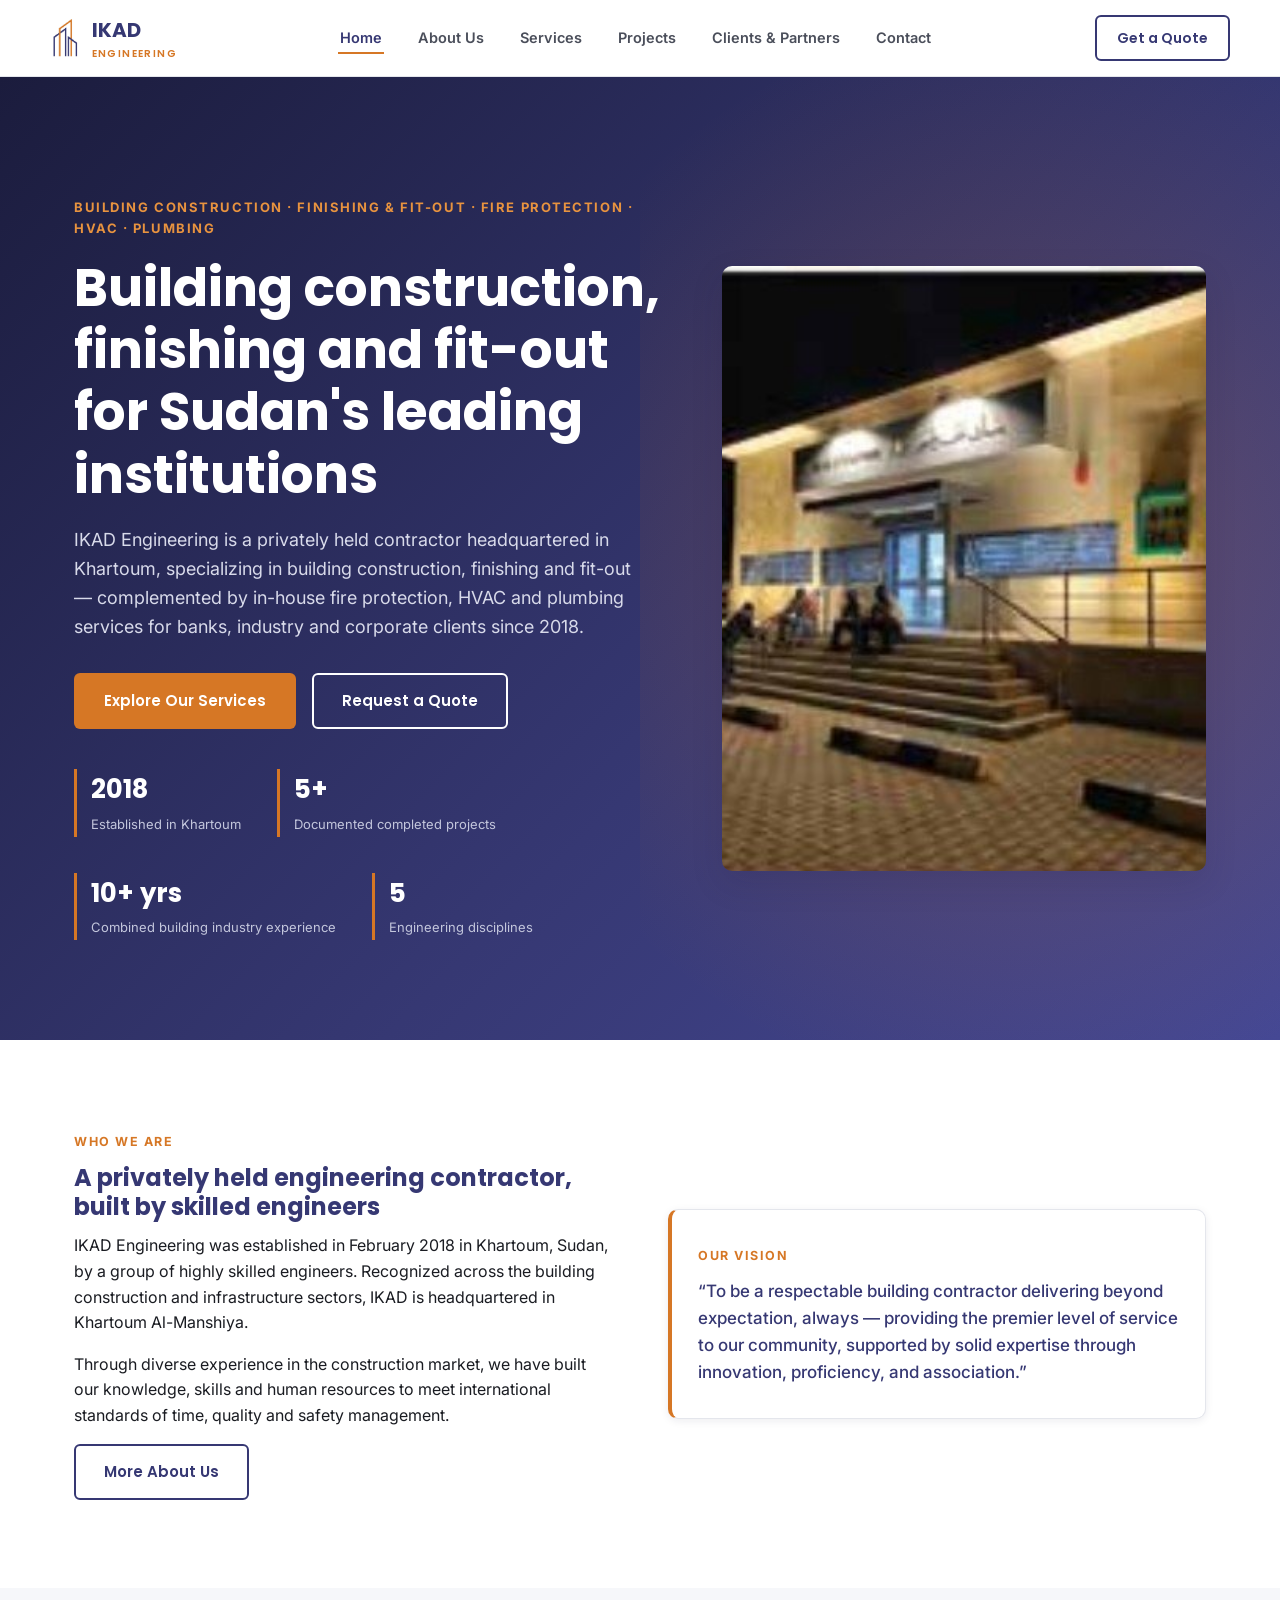
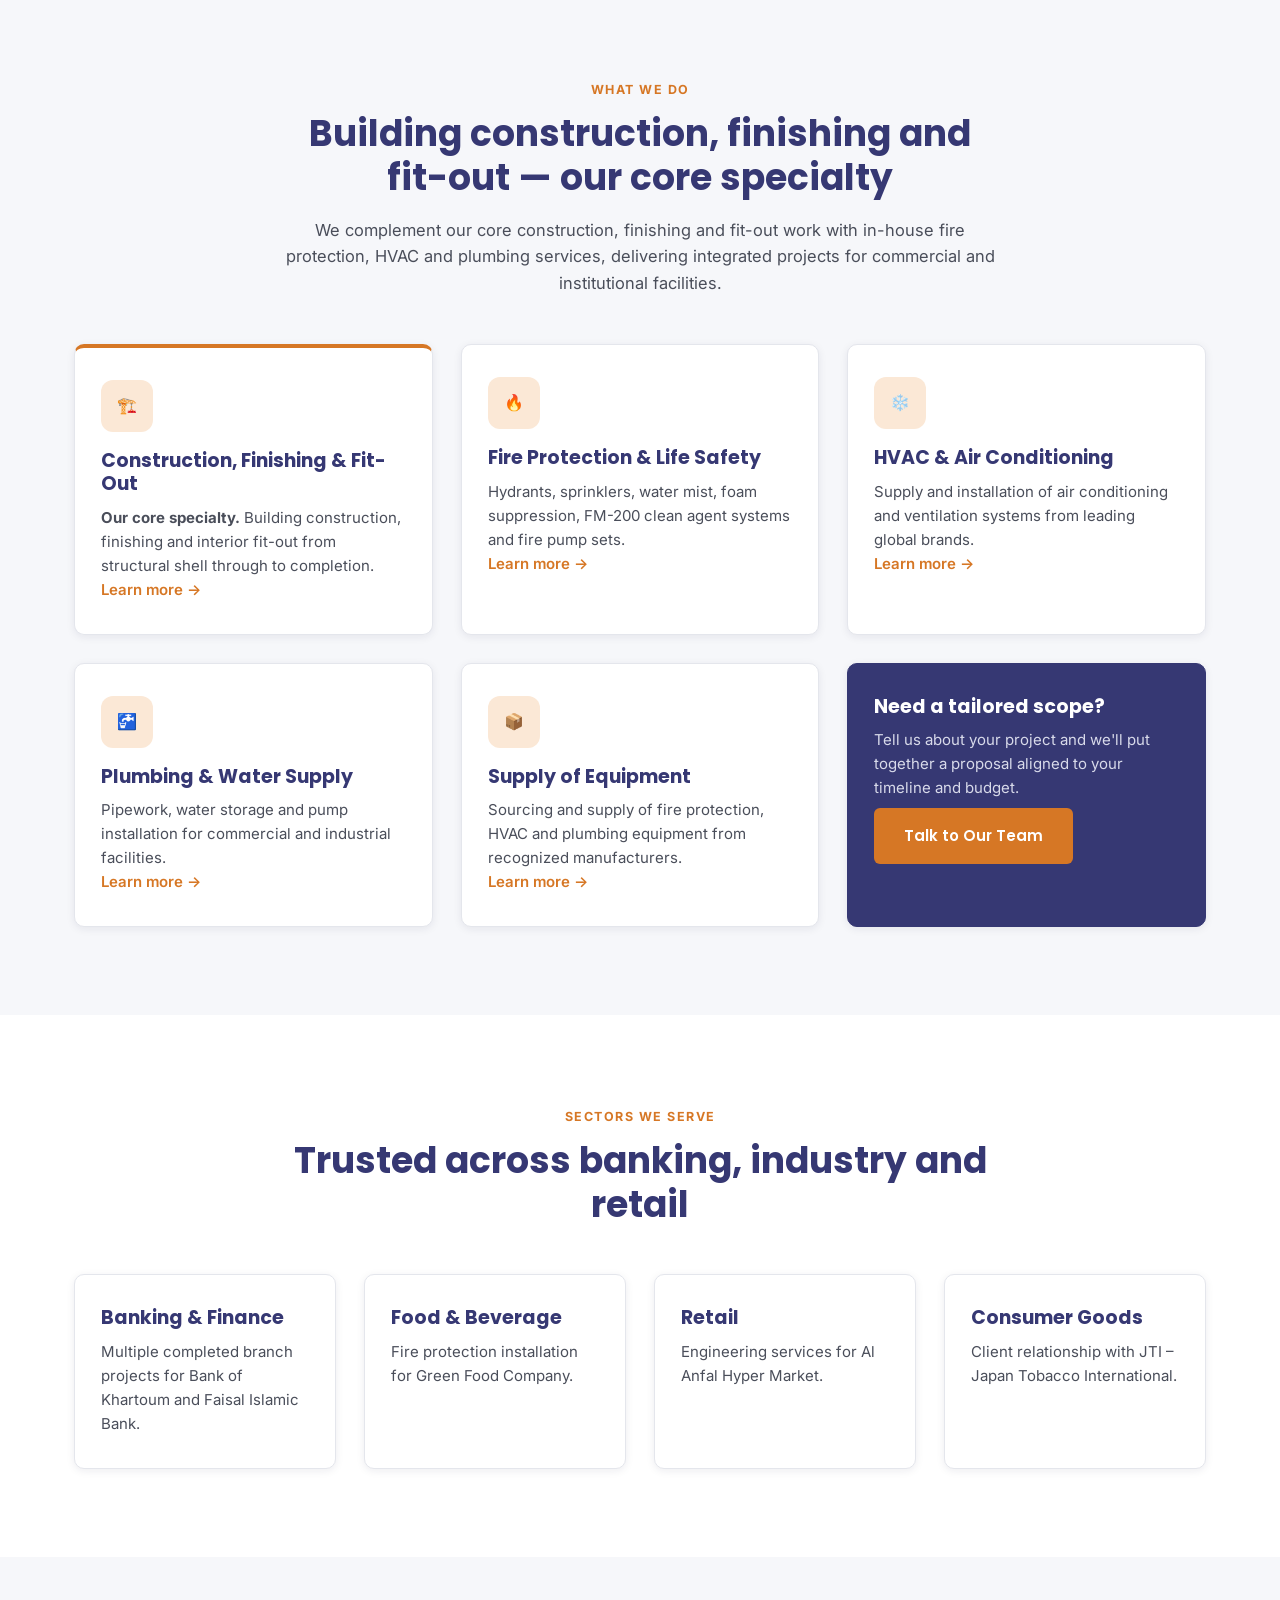
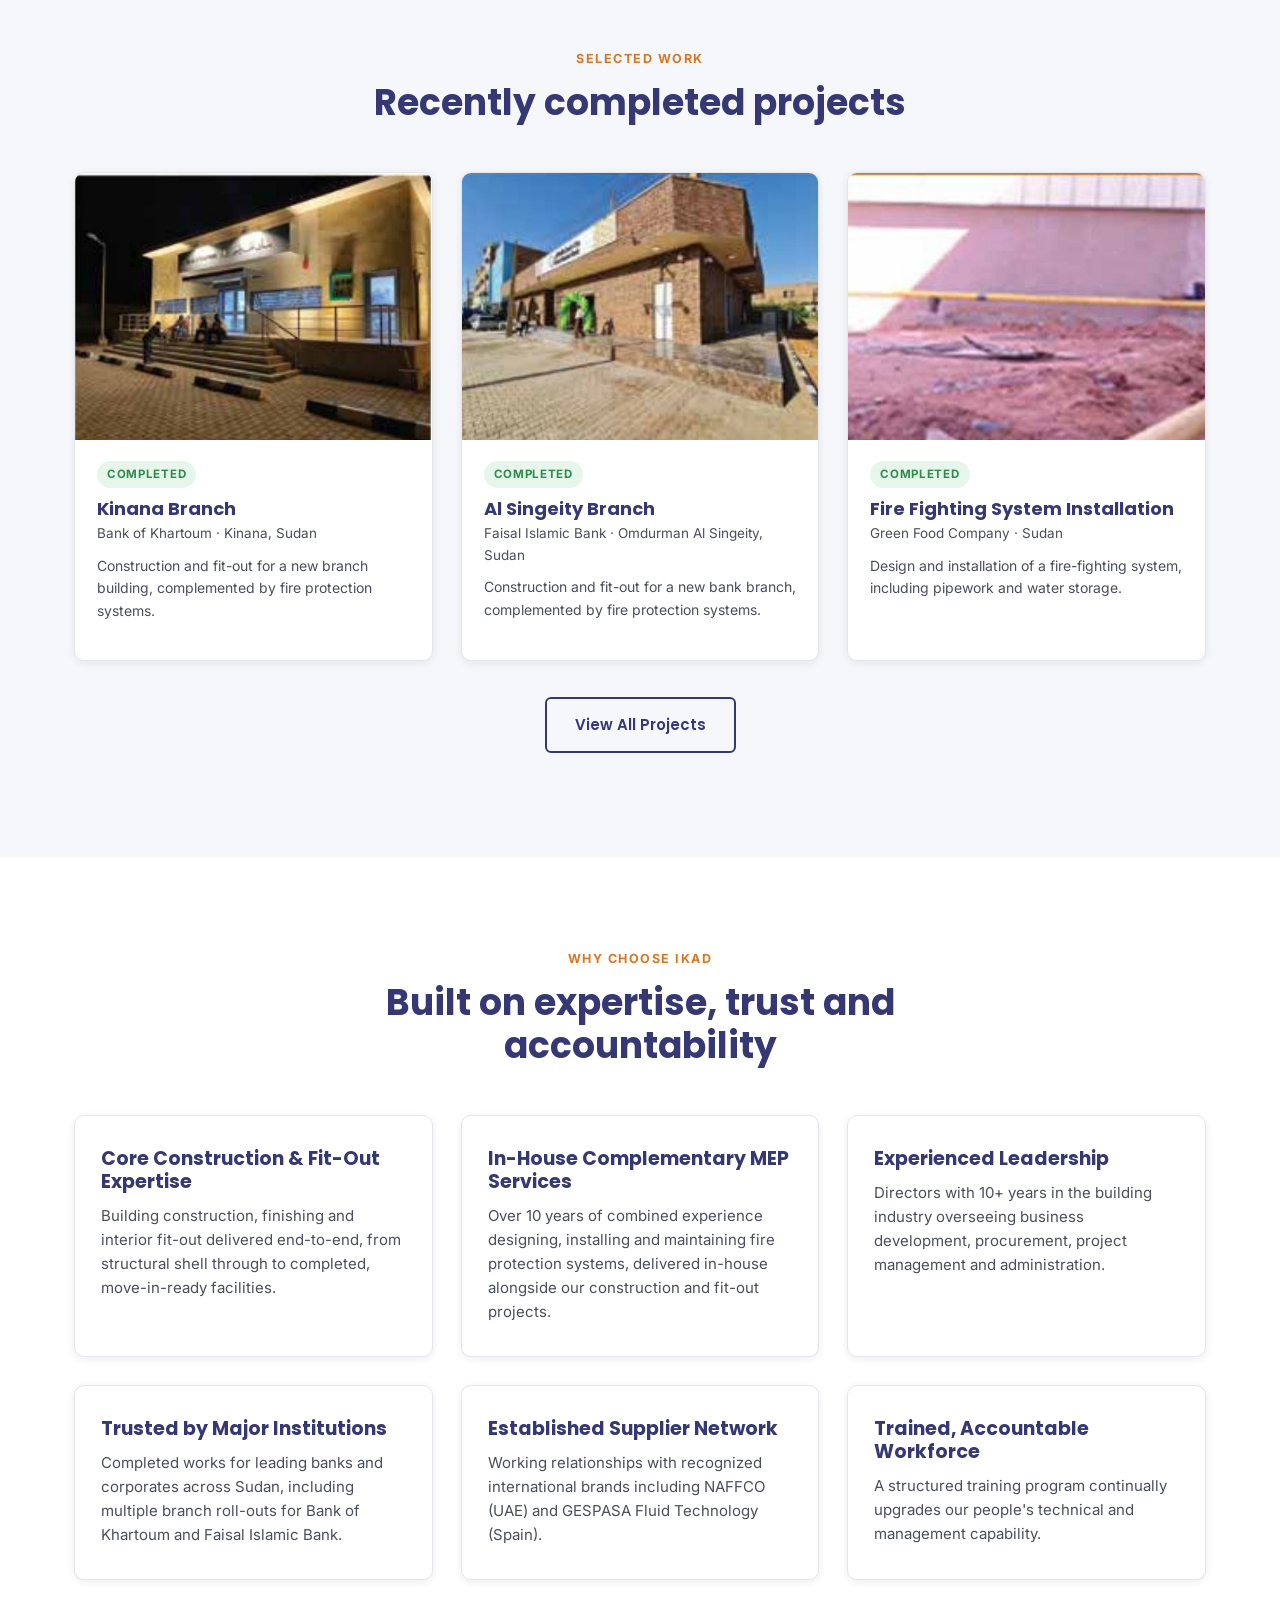
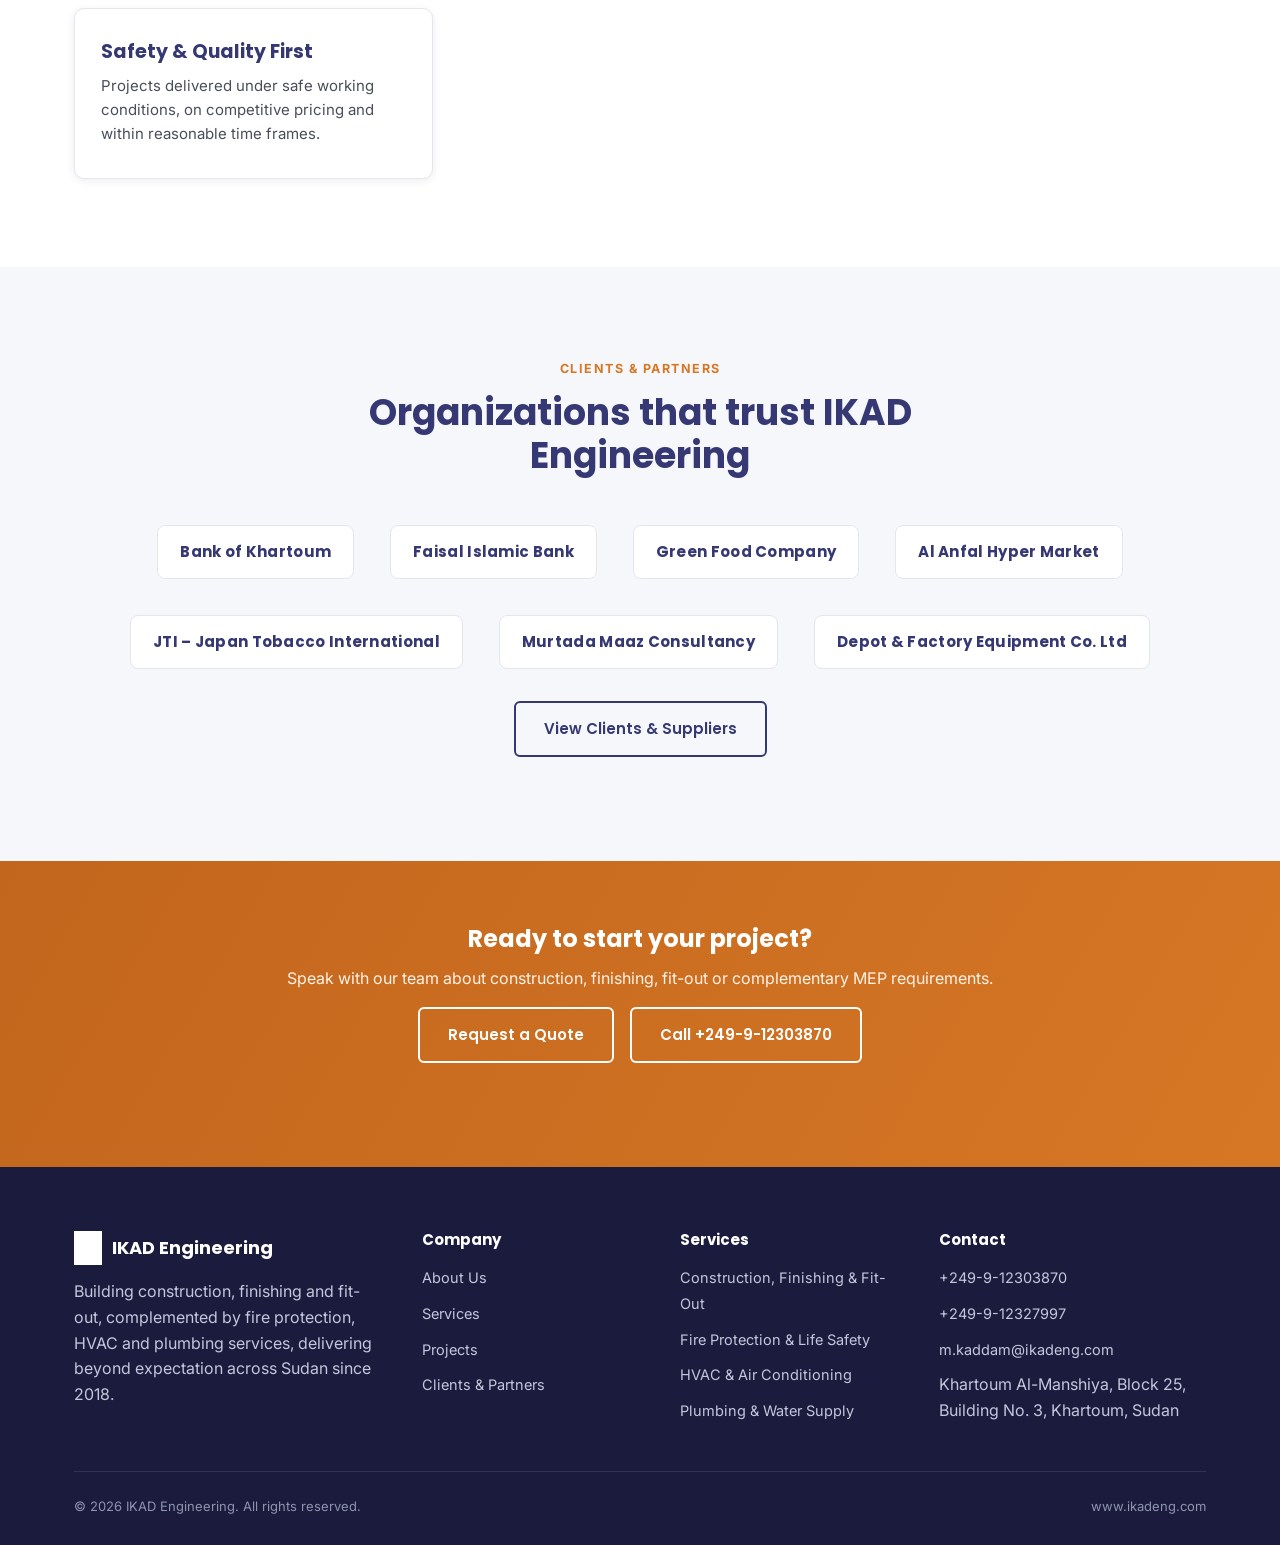
==== commit 202d9bc7: "Remove Cheque Center and Omdurman Branch as duplicate project entries Per the client's confirmation," ====
--- a/index.html
+++ b/index.html
@@ -76,7 +76,7 @@
         </div>
         <div class="hero-stats">
           <div><strong>2018</strong><span>Established in Khartoum</span></div>
-          <div><strong>7+</strong><span>Documented completed projects</span></div>
+          <div><strong>5+</strong><span>Documented completed projects</span></div>
           <div><strong>10+ yrs</strong><span>Combined building industry experience</span></div>
           <div><strong>5</strong><span>Engineering disciplines</span></div>
         </div>
@@ -173,20 +173,20 @@
       </div>
       <div class="grid grid-3">
         <div class="project-card reveal">
-          <div class="thumb"><img src="assets/img/projects/cheque-center-office.jpg" alt="Bank of Khartoum Cheque Center completed project" loading="lazy"></div>
+          <div class="thumb"><img src="assets/img/projects/kinana-branch-exterior-night.jpg" alt="Bank of Khartoum Kinana branch completed project" loading="lazy"></div>
           <div class="body">
             <span class="status">Completed</span>
-            <h3>Cheque Center</h3>
-            <div class="meta">Bank of Khartoum &middot; Khartoum, Sudan</div>
-            <p class="scope">Construction and fit-out works, complemented by fire protection systems, for a dedicated processing facility.</p>
+            <h3>Kinana Branch</h3>
+            <div class="meta">Bank of Khartoum &middot; Kinana, Sudan</div>
+            <p class="scope">Construction and fit-out for a new branch building, complemented by fire protection systems.</p>
           </div>
         </div>
         <div class="project-card reveal">
-          <div class="thumb"><img src="assets/img/projects/omdurman-branch-construction.jpg" alt="Faisal Islamic Bank Omdurman branch completed project" loading="lazy"></div>
+          <div class="thumb"><img src="assets/img/projects/al-singeity-branch-exterior.jpg" alt="Faisal Islamic Bank Al Singeity branch completed project" loading="lazy"></div>
           <div class="body">
             <span class="status">Completed</span>
-            <h3>Omdurman Branch</h3>
-            <div class="meta">Faisal Islamic Bank &middot; Omdurman, Sudan</div>
+            <h3>Al Singeity Branch</h3>
+            <div class="meta">Faisal Islamic Bank &middot; Omdurman Al Singeity, Sudan</div>
             <p class="scope">Construction and fit-out for a new bank branch, complemented by fire protection systems.</p>
           </div>
         </div>
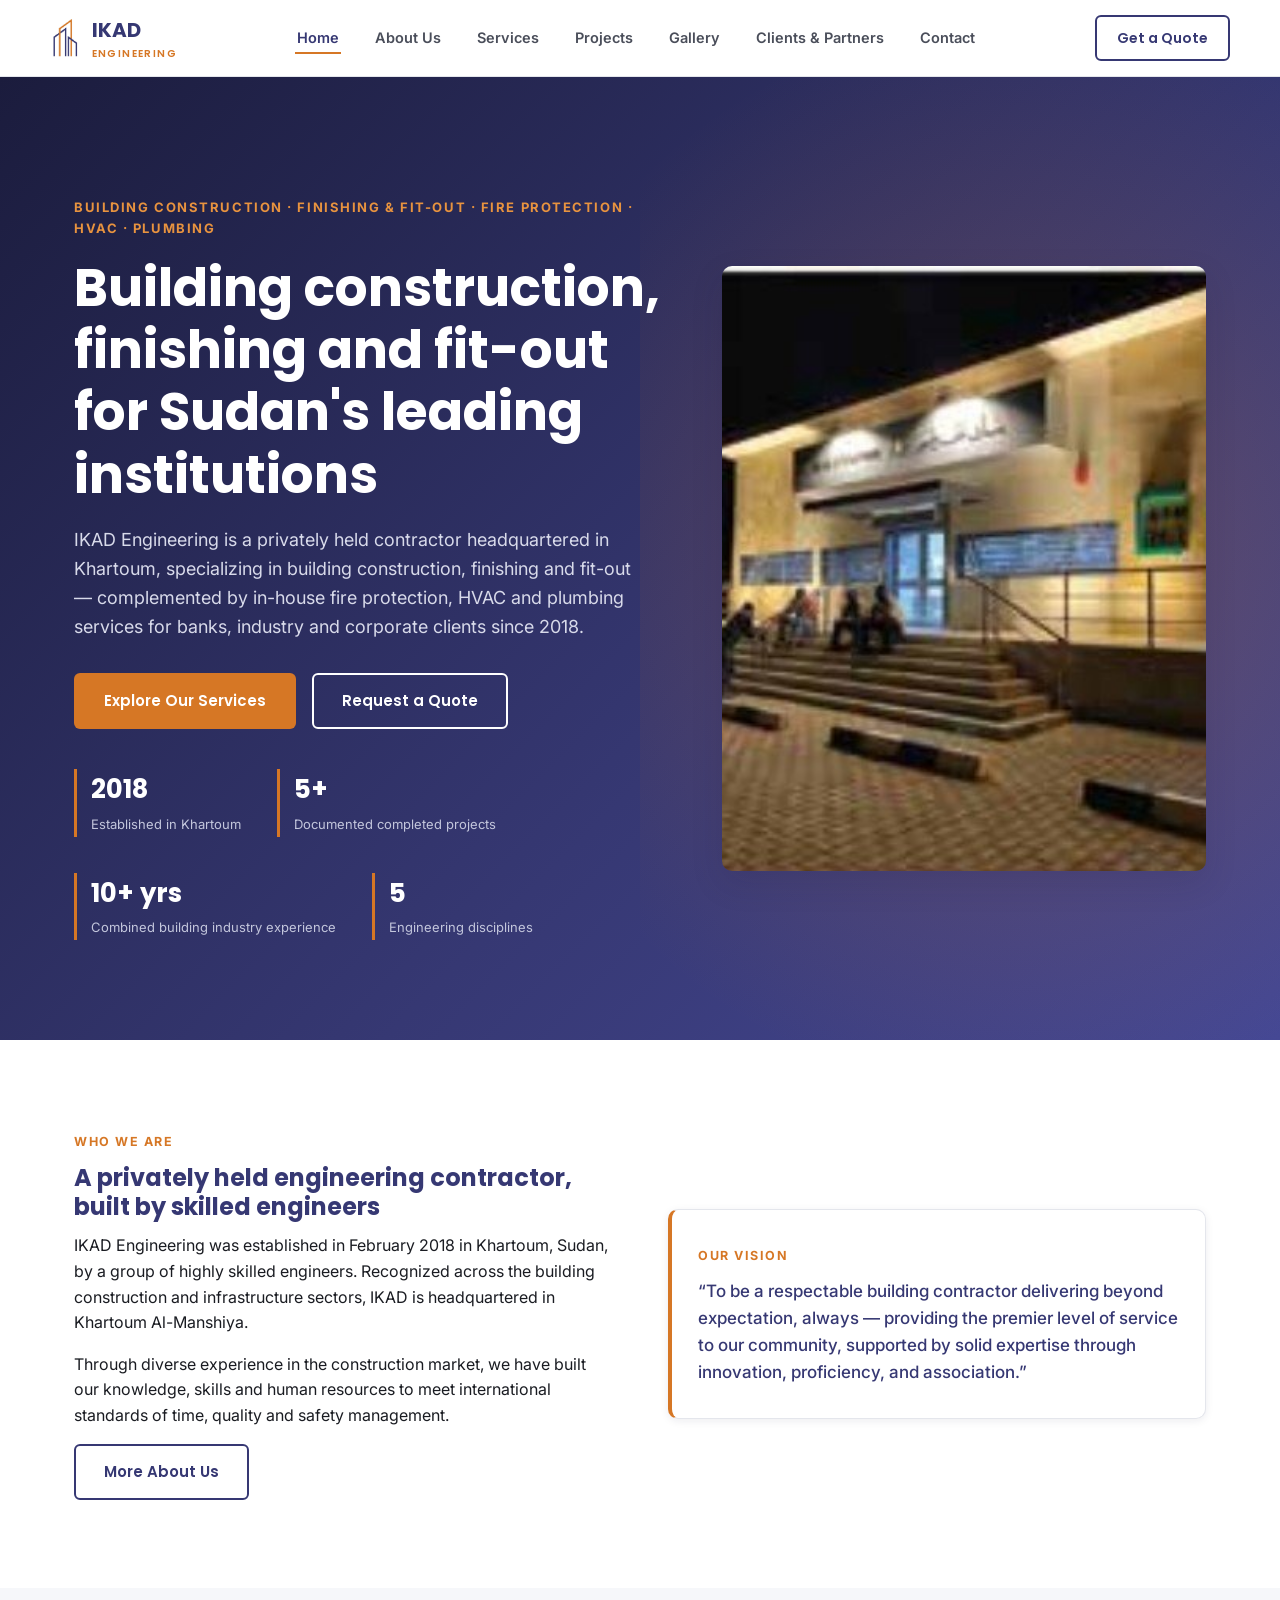
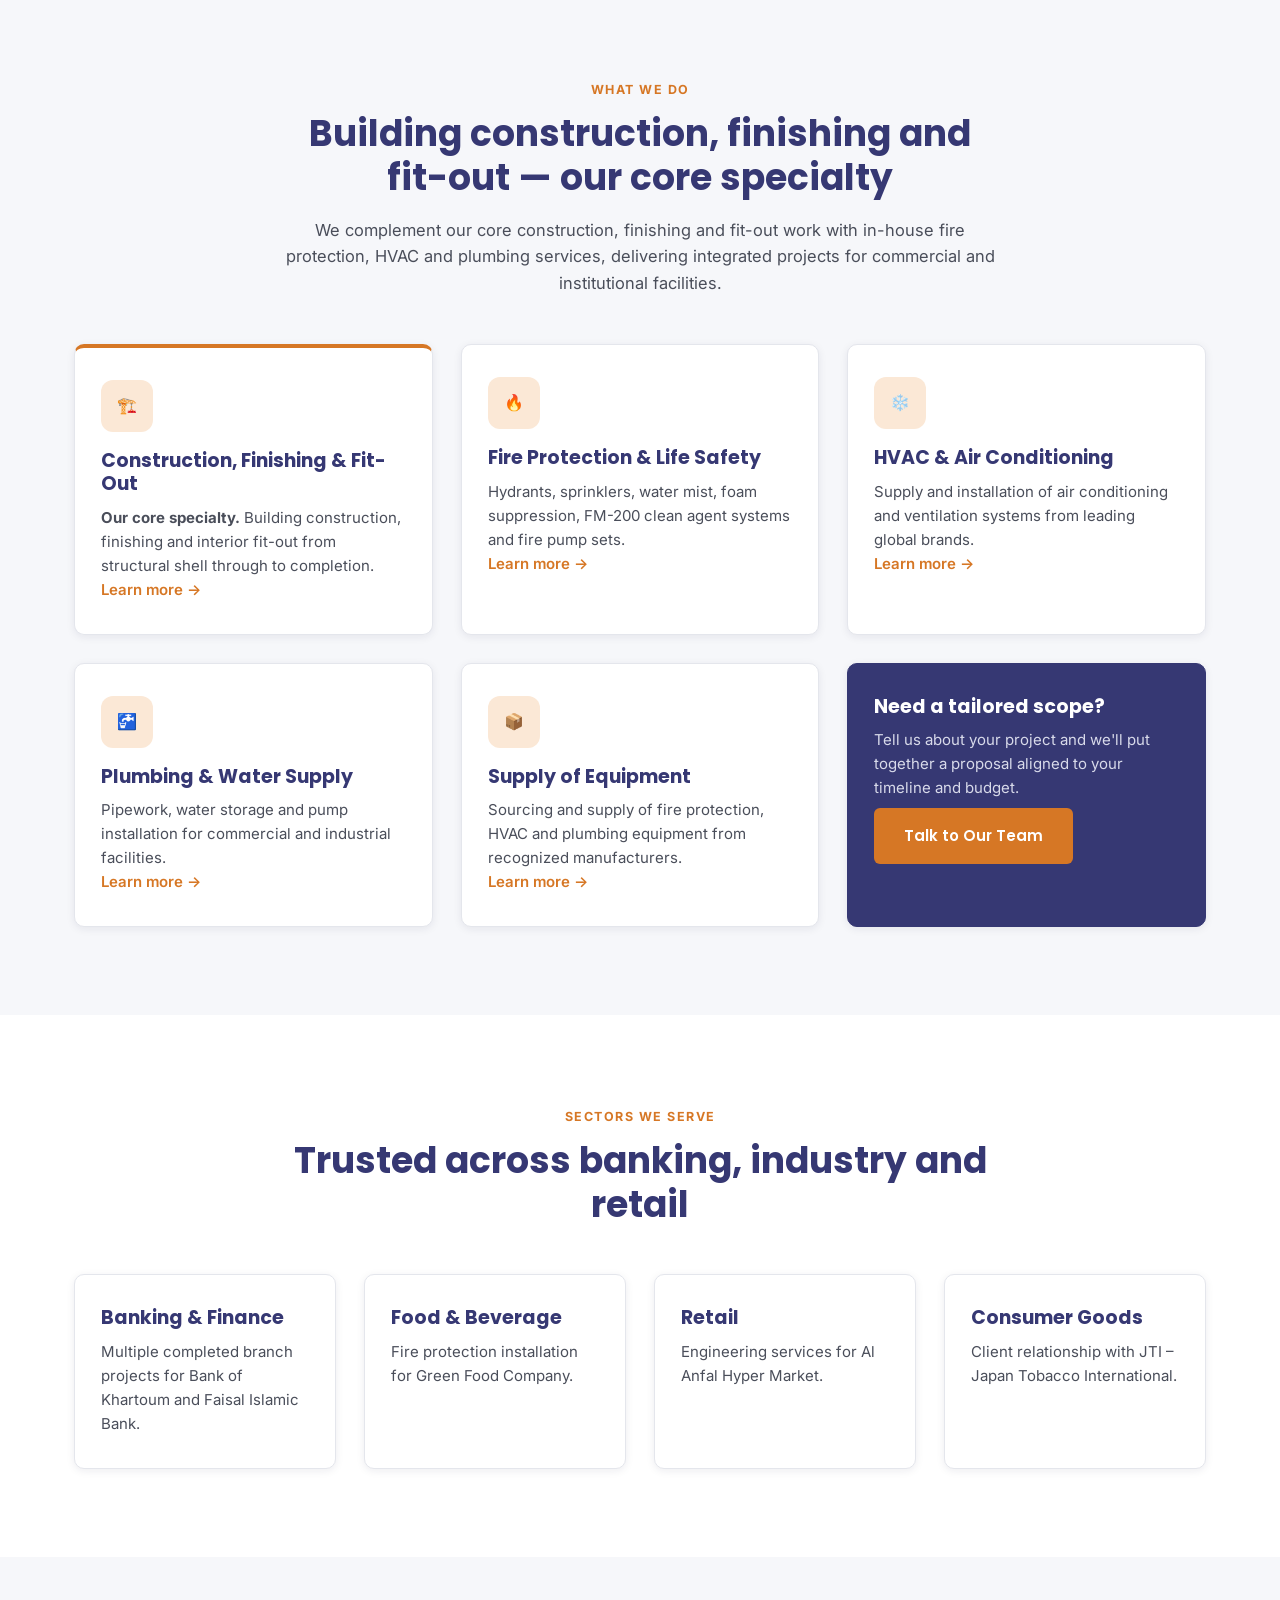
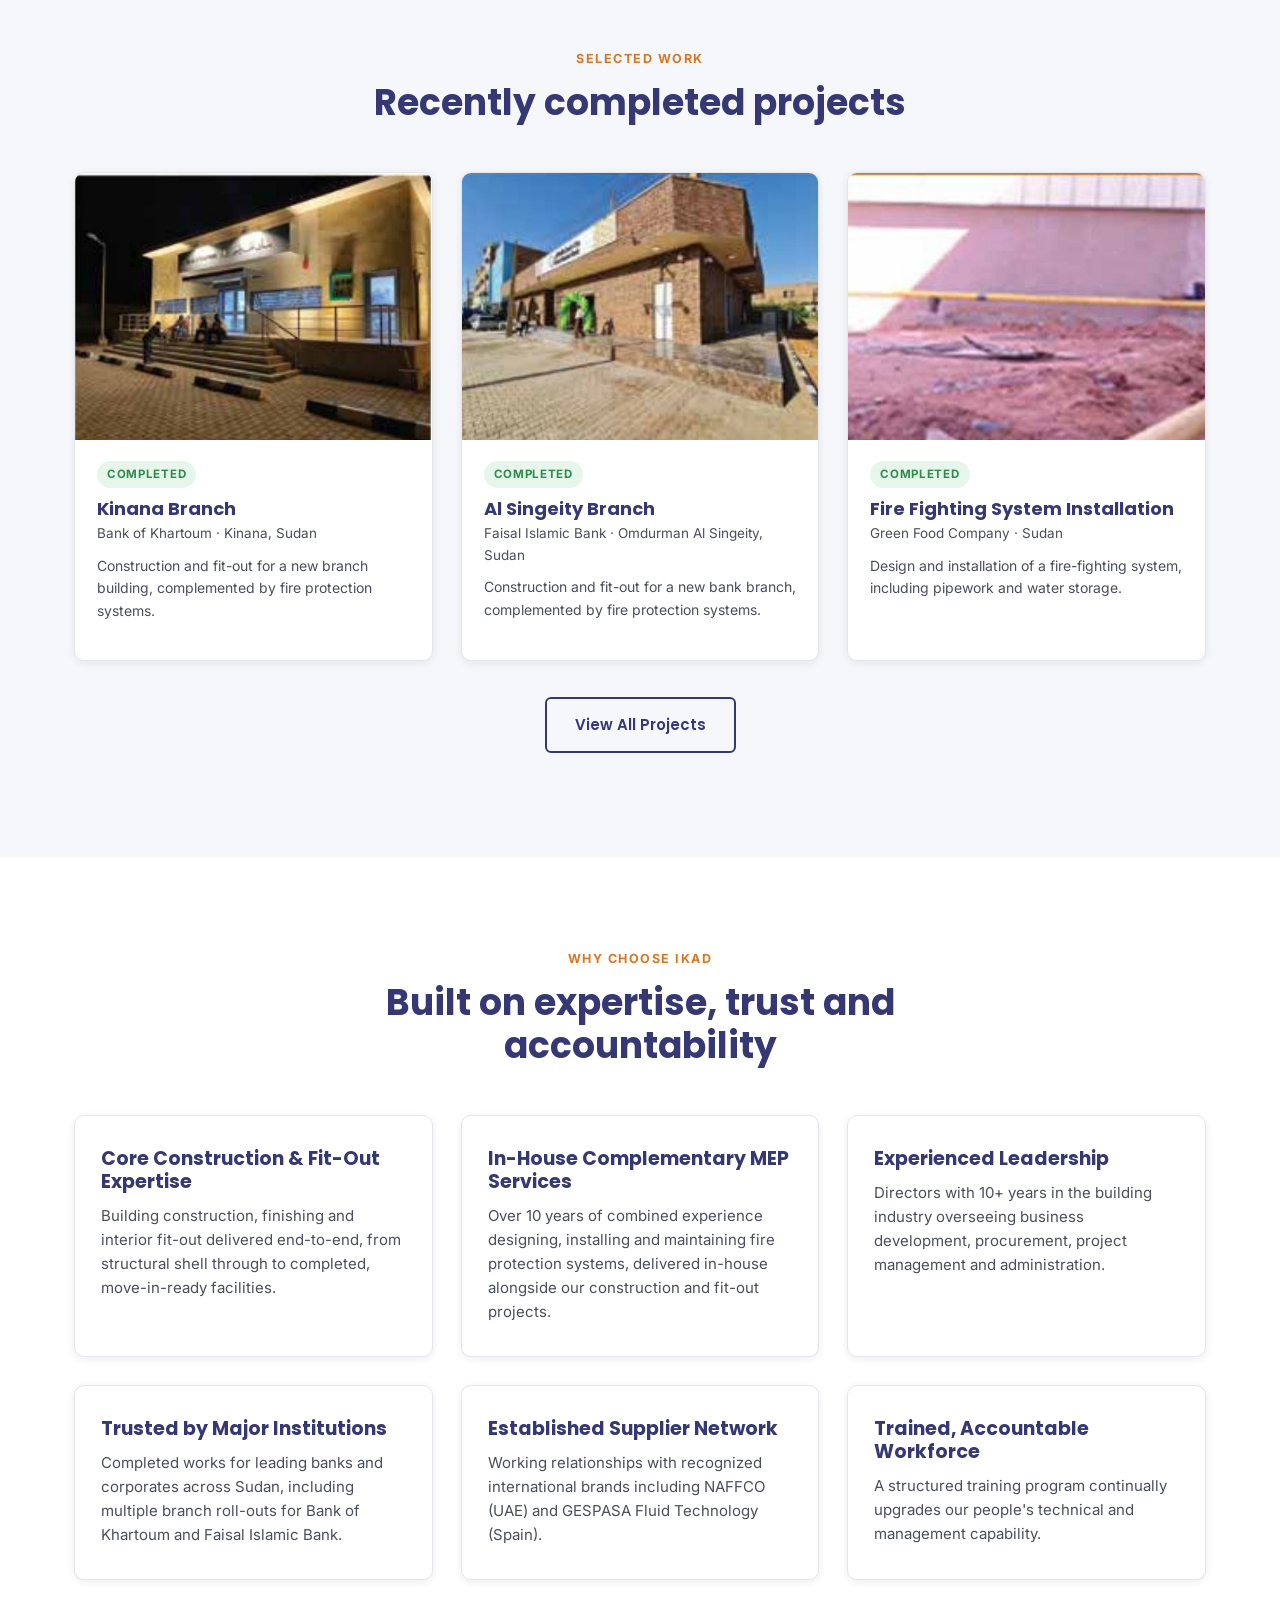
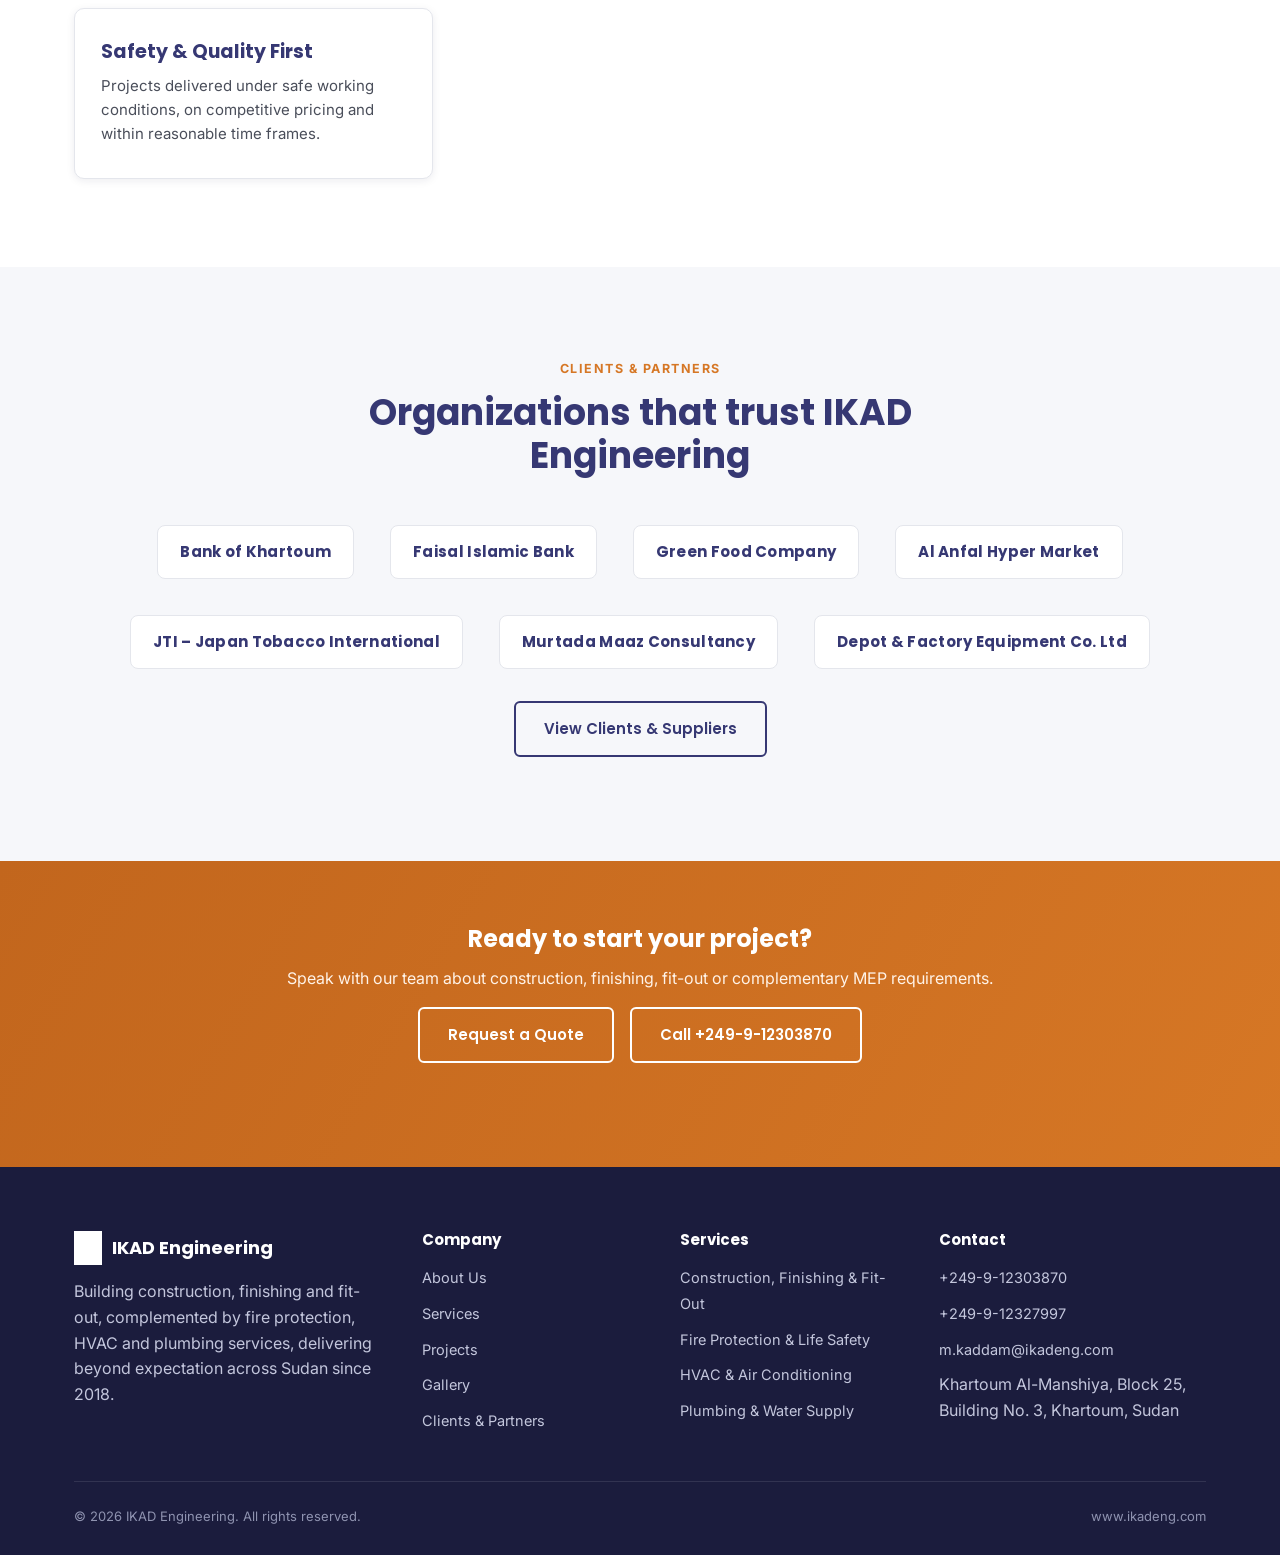
==== commit f418fa7b: "Add Gallery page organized by project New gallery.html groups all project photos under their project" ====
--- a/index.html
+++ b/index.html
@@ -52,6 +52,7 @@
         <li><a href="about.html">About Us</a></li>
         <li><a href="services.html">Services</a></li>
         <li><a href="projects.html">Projects</a></li>
+        <li><a href="gallery.html">Gallery</a></li>
         <li><a href="clients.html">Clients &amp; Partners</a></li>
         <li><a href="contact.html">Contact</a></li>
       </ul>
@@ -290,6 +291,7 @@
           <li><a href="about.html">About Us</a></li>
           <li><a href="services.html">Services</a></li>
           <li><a href="projects.html">Projects</a></li>
+          <li><a href="gallery.html">Gallery</a></li>
           <li><a href="clients.html">Clients &amp; Partners</a></li>
         </ul>
       </div>
--- a/assets/css/style.css
+++ b/assets/css/style.css
@@ -261,3 +261,34 @@
   background:#fff7ec;border:1px dashed var(--orange-400);color:#8a5a1f;font-size:13.5px;
   padding:12px 16px;border-radius:8px;margin-top:20px;
 }
+
+/* Gallery */
+.gallery-project{padding:48px 0;border-bottom:1px solid var(--line);}
+.gallery-project:last-child{border-bottom:none;}
+.gallery-project-head{display:flex;justify-content:space-between;align-items:flex-end;flex-wrap:wrap;gap:12px;margin-bottom:24px;}
+.gallery-project-head h2{margin-bottom:4px;}
+.gallery-project-head .meta{color:var(--ink-soft);font-size:14.5px;}
+.gallery-grid{display:grid;grid-template-columns:repeat(auto-fill,minmax(220px,1fr));gap:16px;}
+.gallery-grid button{
+  border:1px solid var(--line);border-radius:8px;overflow:hidden;padding:0;cursor:zoom-in;
+  background:var(--paper-soft);aspect-ratio:4/3;display:block;width:100%;transition:transform .2s,box-shadow .2s;
+}
+.gallery-grid button:hover{transform:translateY(-3px);box-shadow:var(--shadow-md);}
+.gallery-grid button img{width:100%;height:100%;object-fit:cover;display:block;}
+.gallery-empty-note{color:var(--ink-soft);font-size:14px;font-style:italic;}
+
+/* Lightbox */
+.lightbox{
+  position:fixed;inset:0;background:rgba(20,20,30,.92);z-index:500;display:none;
+  align-items:center;justify-content:center;padding:32px;
+}
+.lightbox.open{display:flex;}
+.lightbox img{max-width:100%;max-height:90vh;border-radius:6px;box-shadow:0 20px 60px rgba(0,0,0,.5);}
+.lightbox-close{
+  position:absolute;top:20px;right:24px;background:rgba(255,255,255,.12);color:#fff;border:none;
+  width:44px;height:44px;border-radius:50%;font-size:22px;cursor:pointer;line-height:1;
+}
+.lightbox-close:hover{background:rgba(255,255,255,.24);}
+.lightbox-caption{
+  position:absolute;bottom:24px;left:0;right:0;text-align:center;color:#fff;font-size:14px;
+}
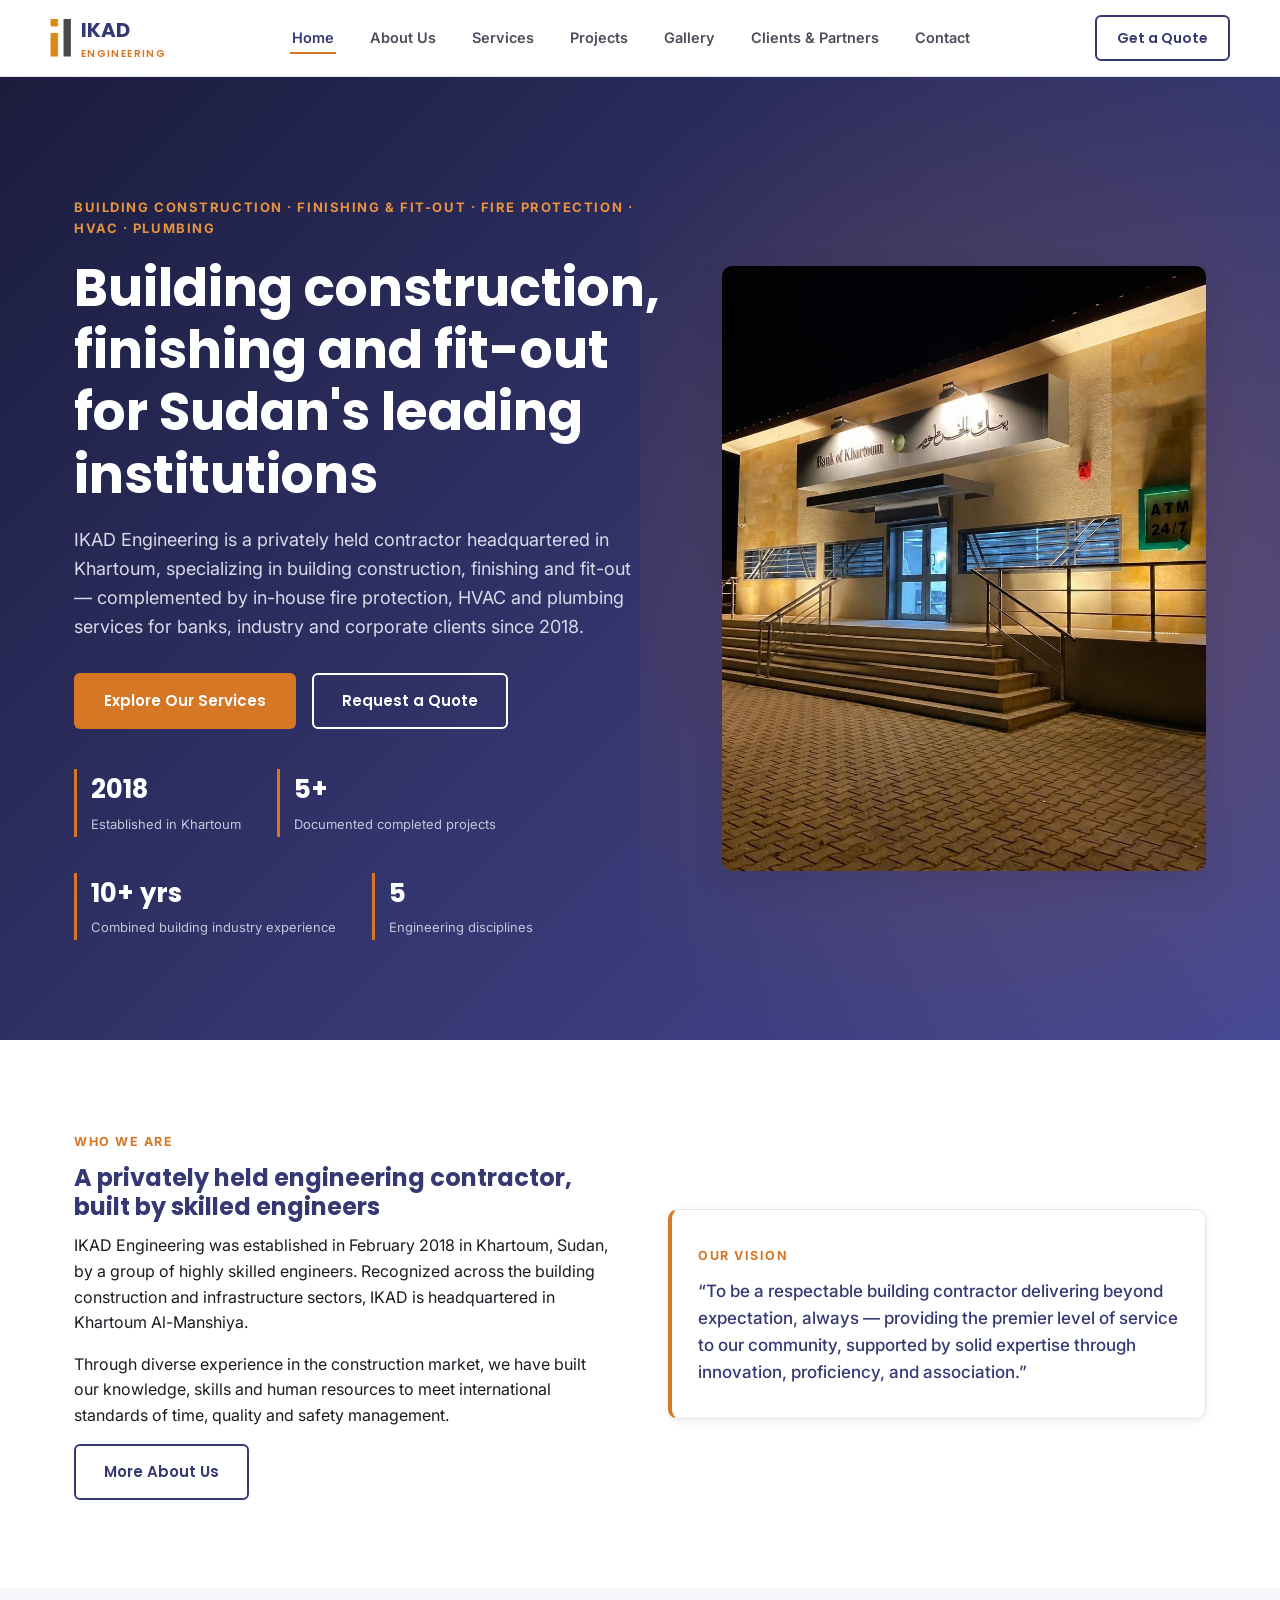
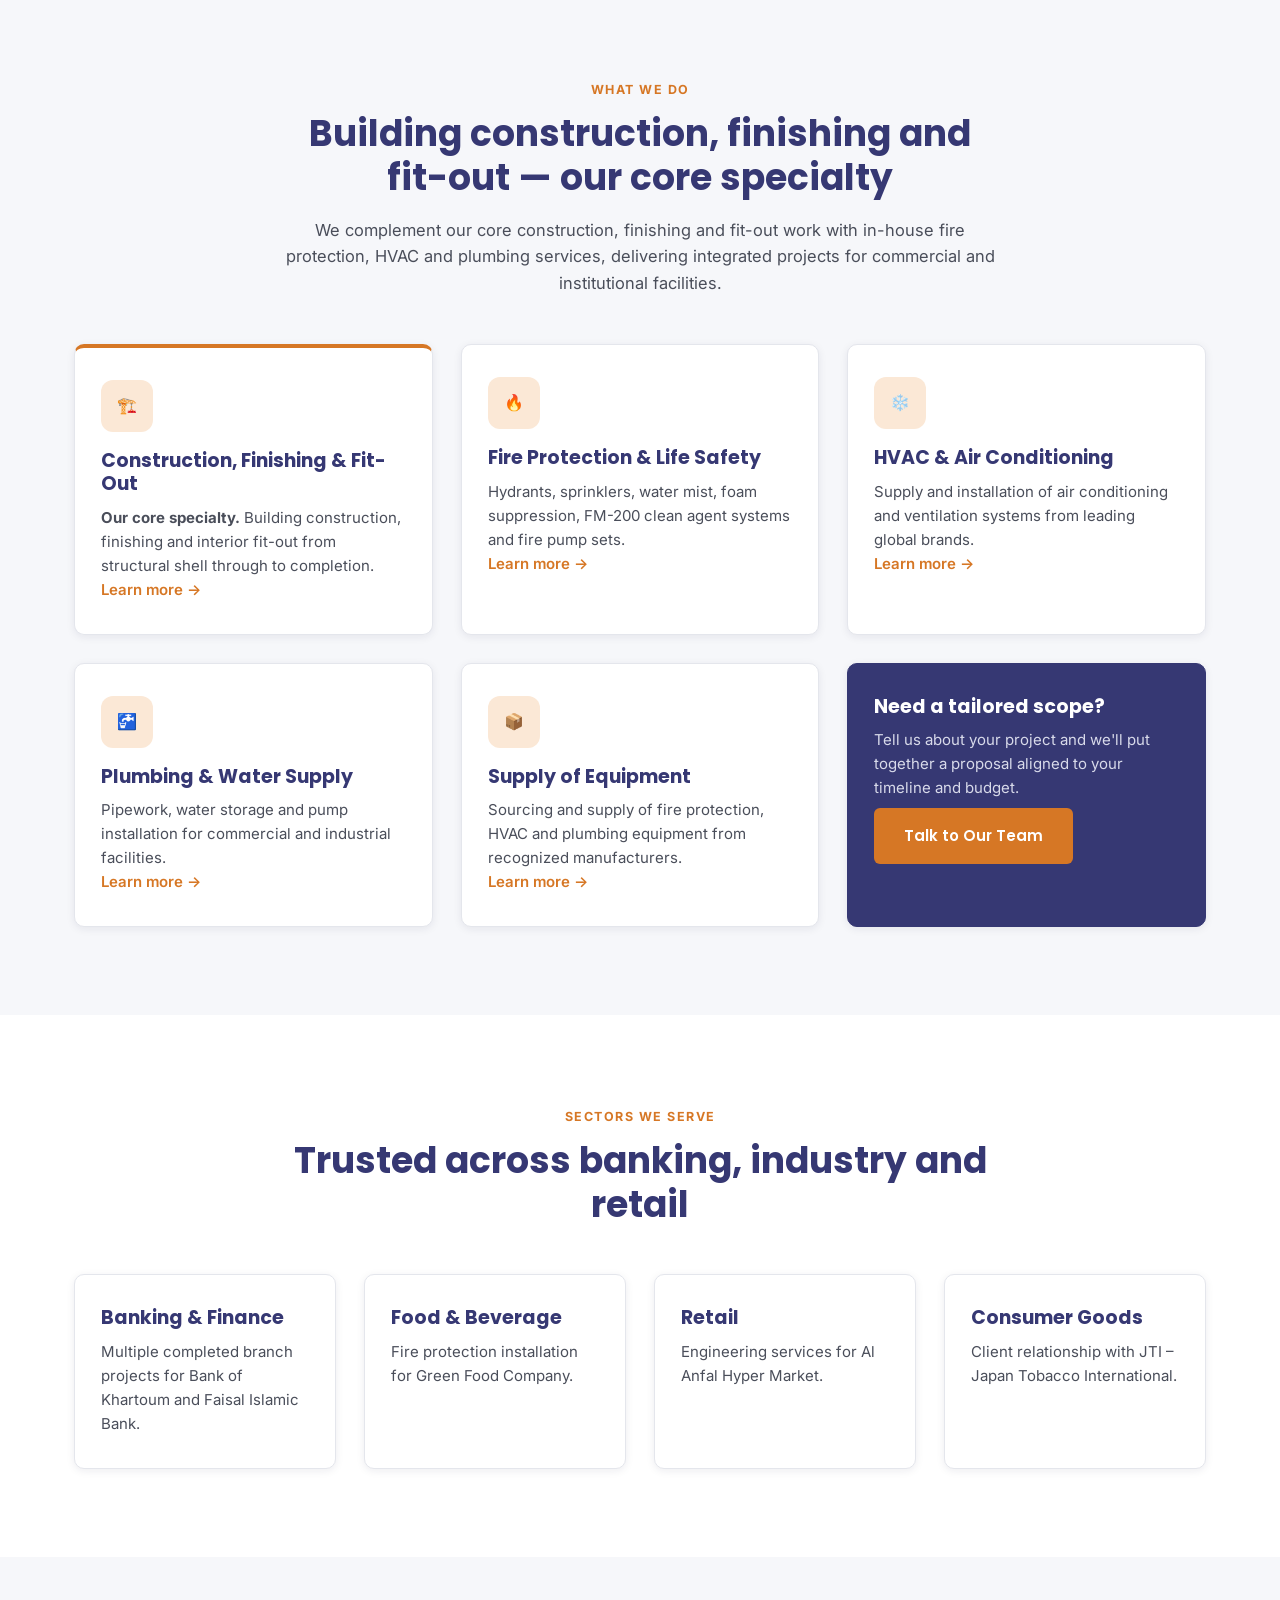
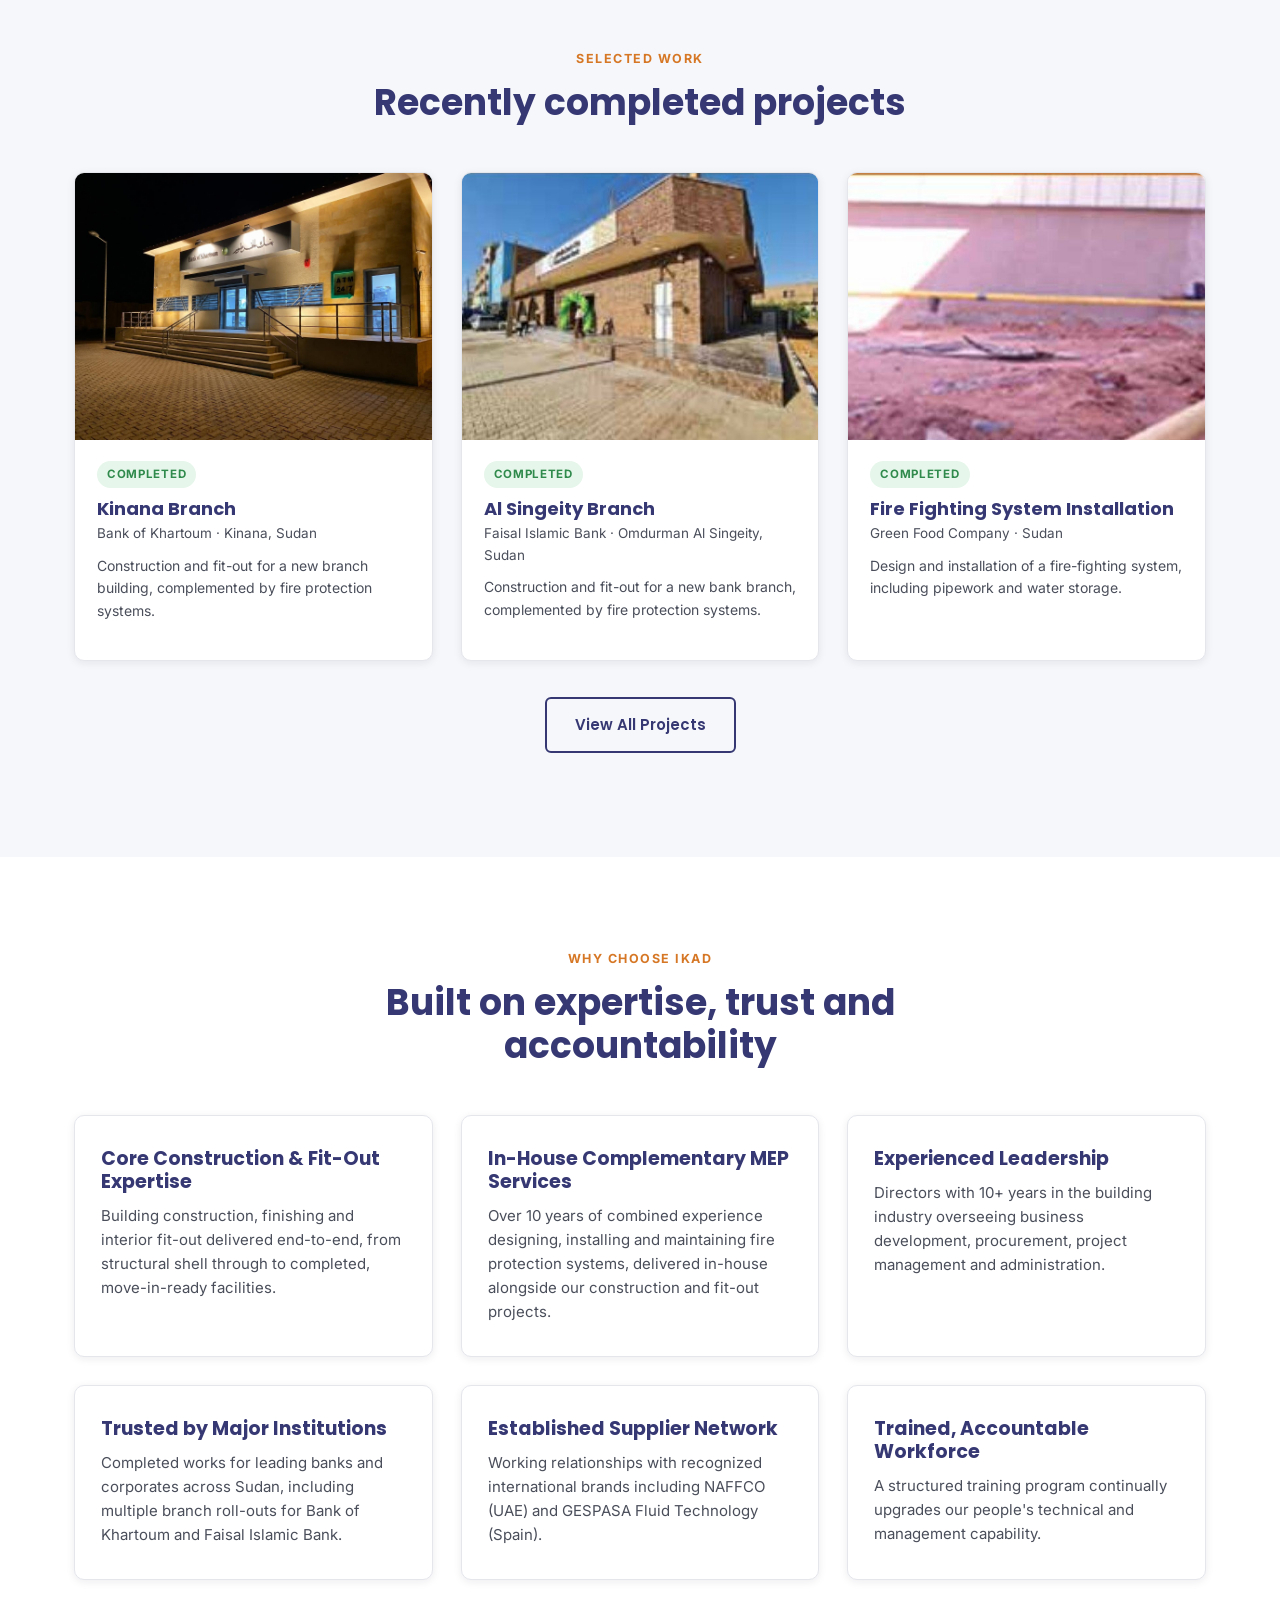
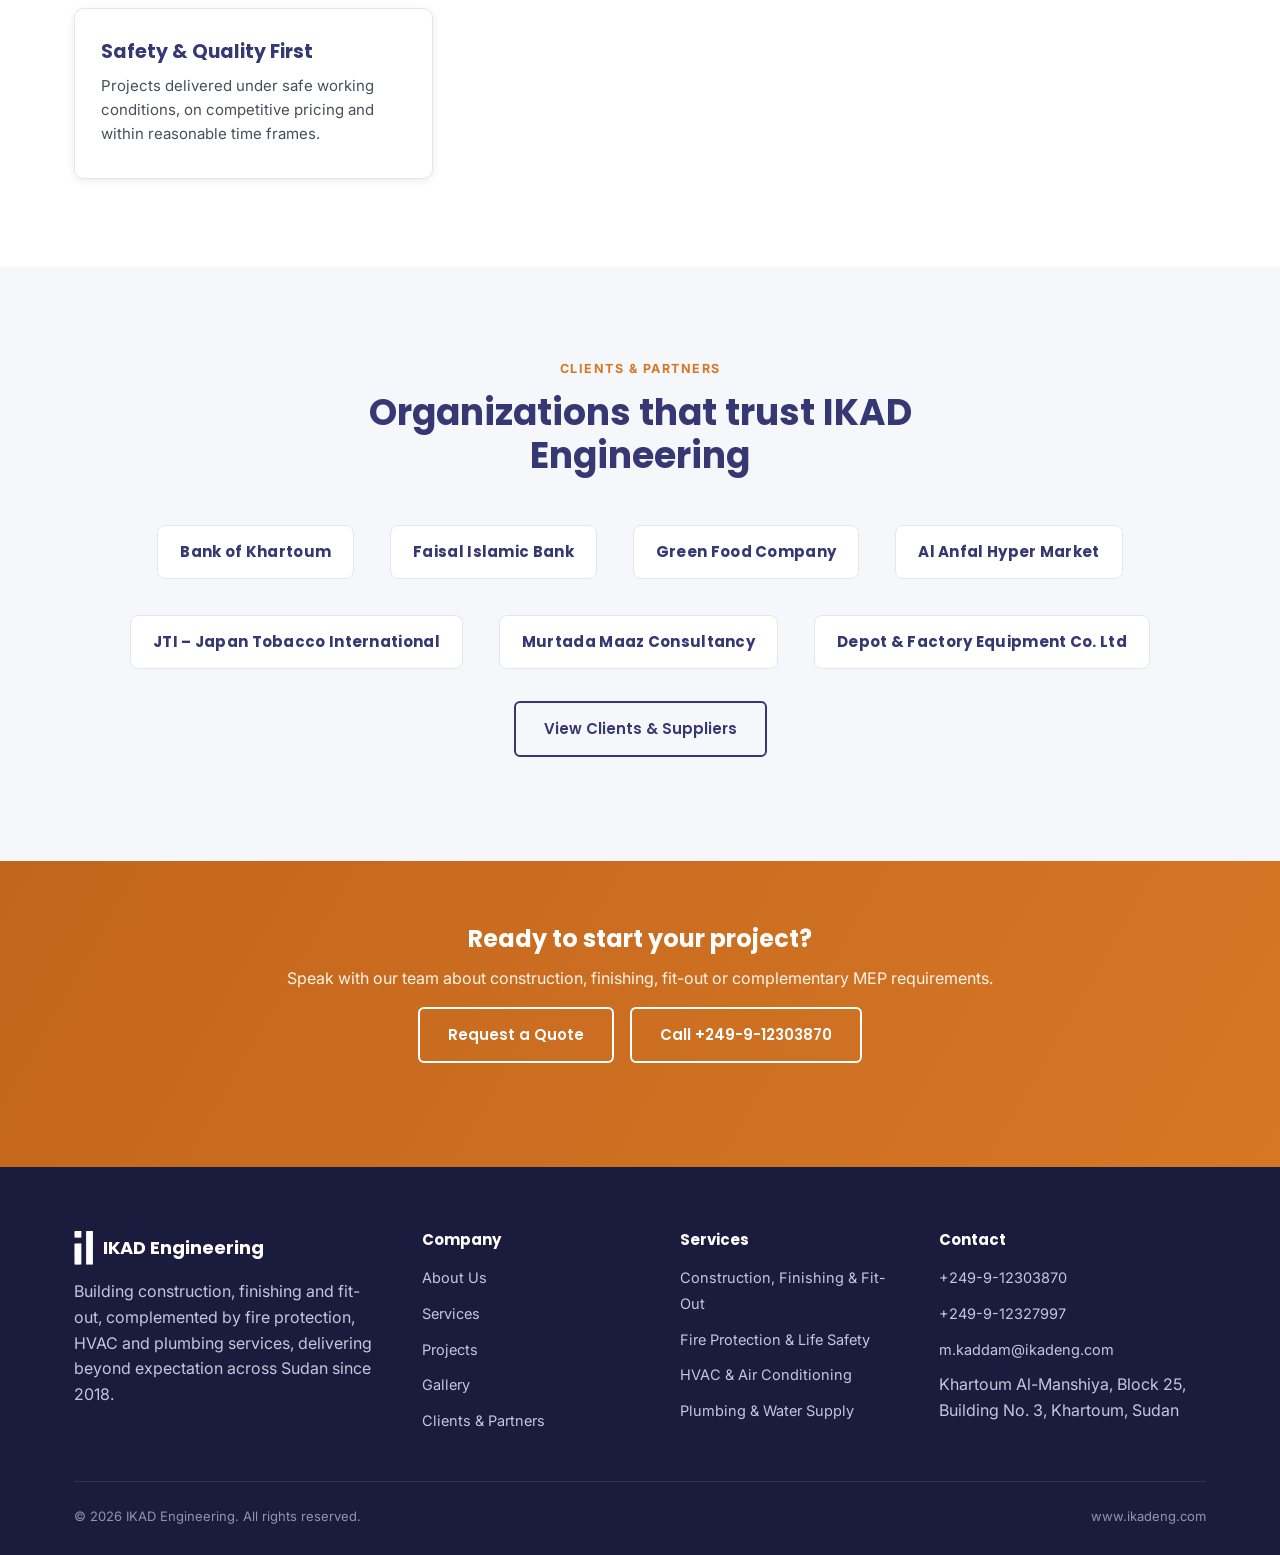
==== commit e24595c5: "Replace Kinana Branch exterior photo with high-quality finishing shot Swap the low-resolution, PDF-c" ====
--- a/index.html
+++ b/index.html
@@ -83,7 +83,7 @@
         </div>
       </div>
       <div class="hero-media reveal">
-        <img src="assets/img/projects/kinana-branch-exterior-night.jpg" alt="Completed Bank of Khartoum branch project delivered by IKAD Engineering" loading="eager">
+        <img src="assets/img/projects/kinana-branch-exterior-finishing.jpg" alt="Completed Bank of Khartoum branch project delivered by IKAD Engineering" loading="eager">
       </div>
     </div>
   </section>
@@ -174,7 +174,7 @@
       </div>
       <div class="grid grid-3">
         <div class="project-card reveal">
-          <div class="thumb"><img src="assets/img/projects/kinana-branch-exterior-night.jpg" alt="Bank of Khartoum Kinana branch completed project" loading="lazy"></div>
+          <div class="thumb"><img src="assets/img/projects/kinana-branch-exterior-finishing.jpg" alt="Bank of Khartoum Kinana branch completed project" loading="lazy"></div>
           <div class="body">
             <span class="status">Completed</span>
             <h3>Kinana Branch</h3>
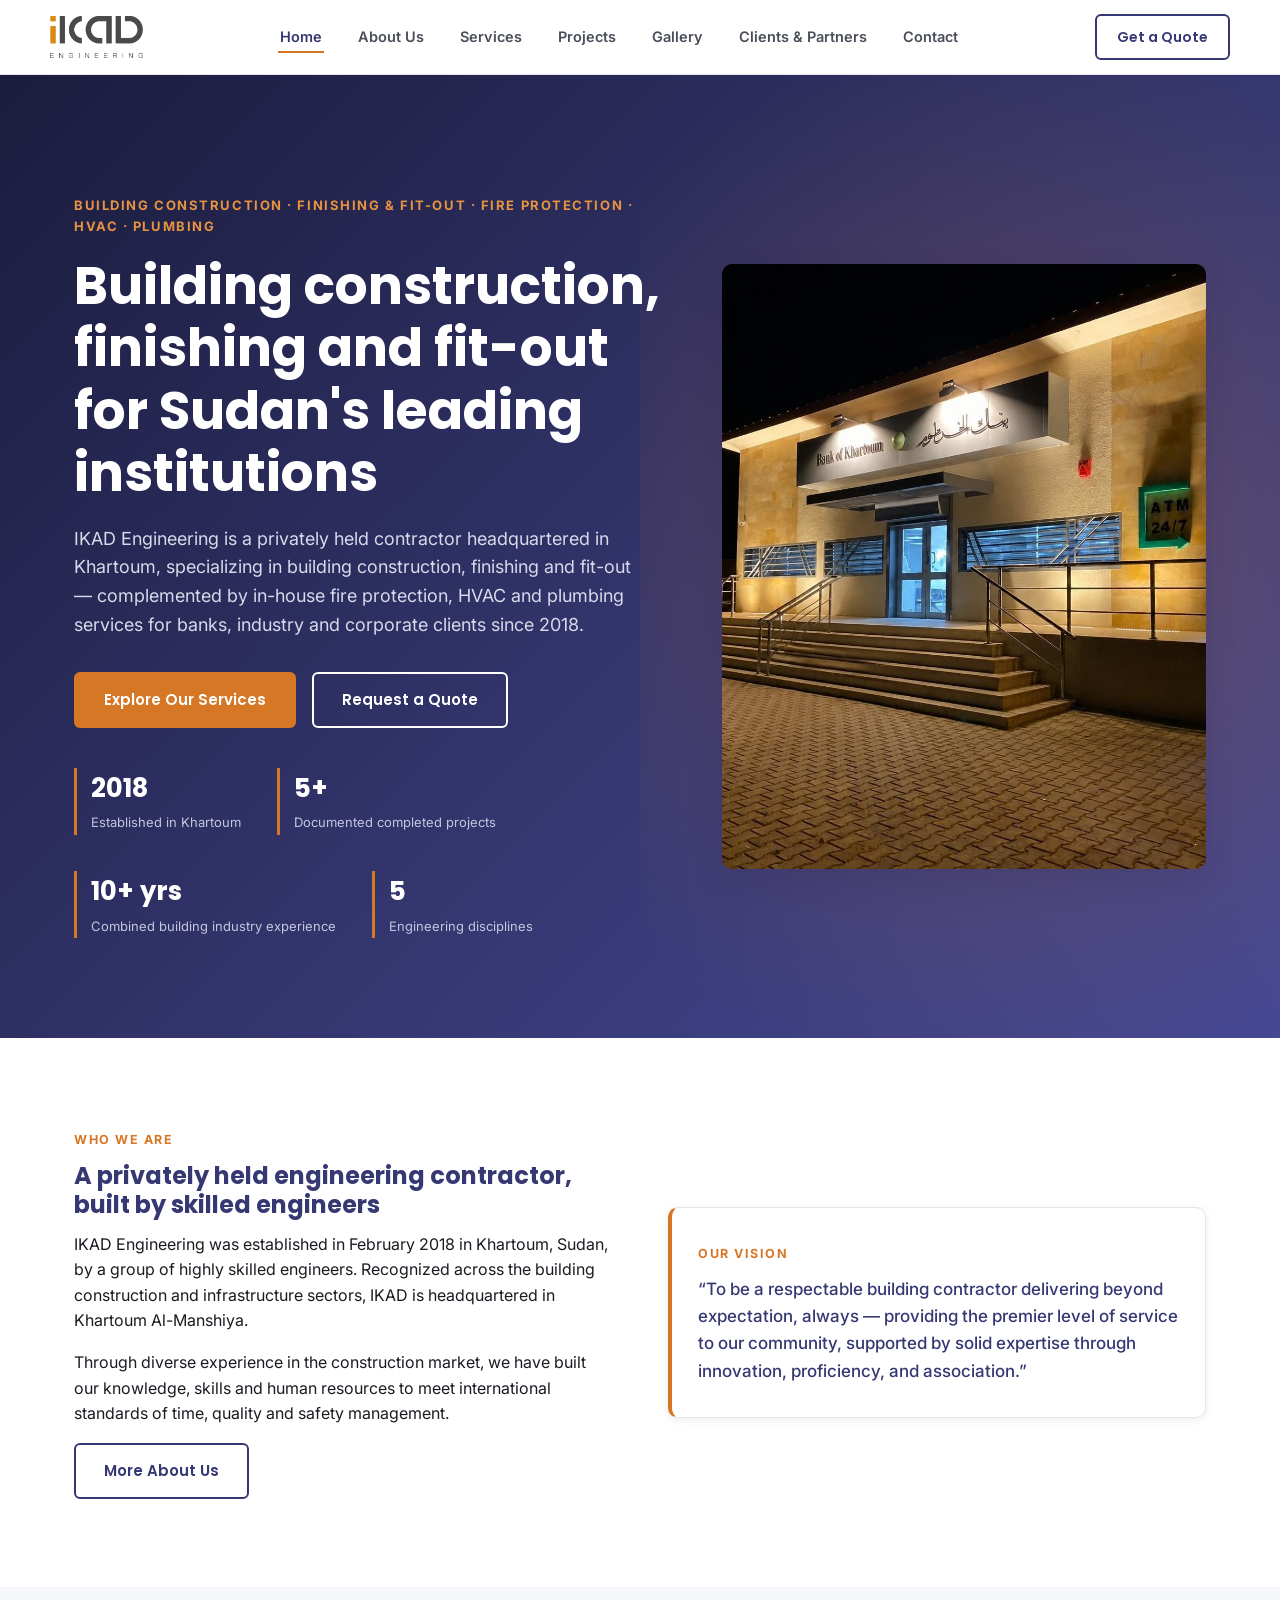
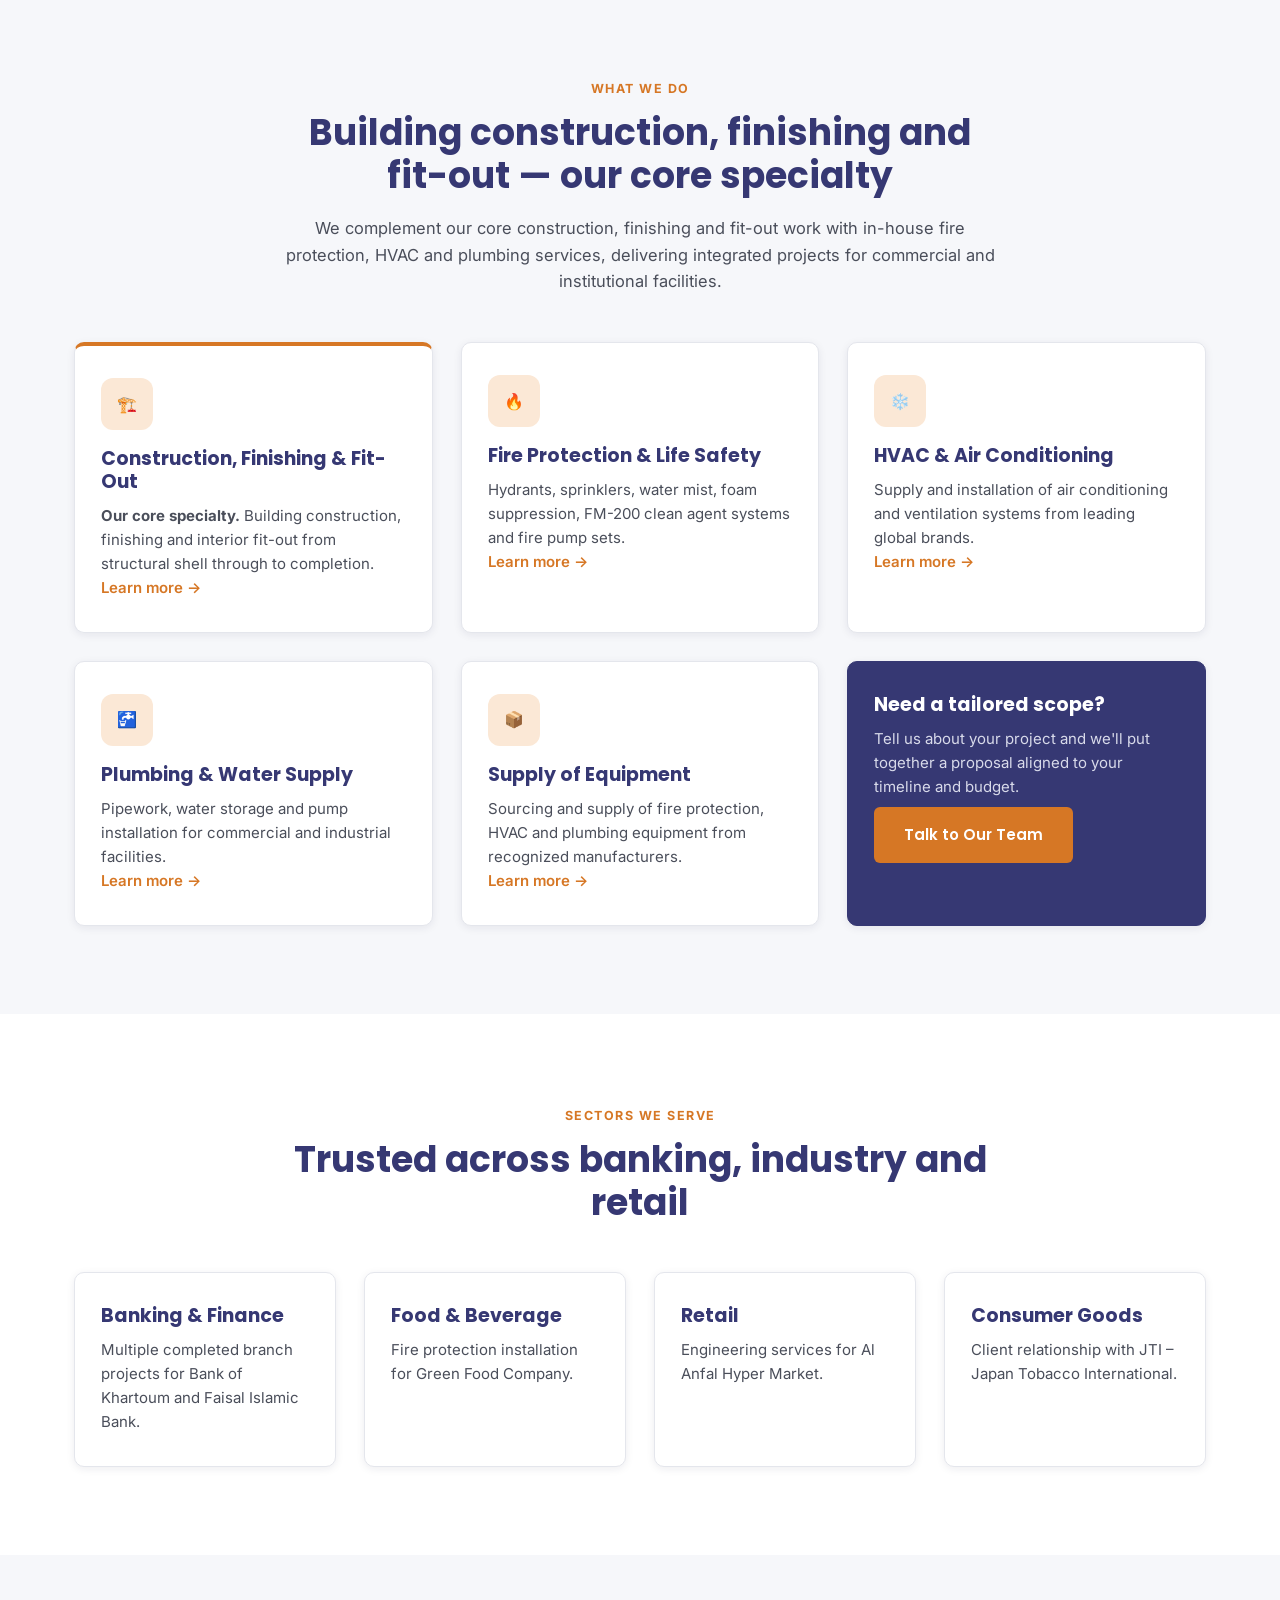
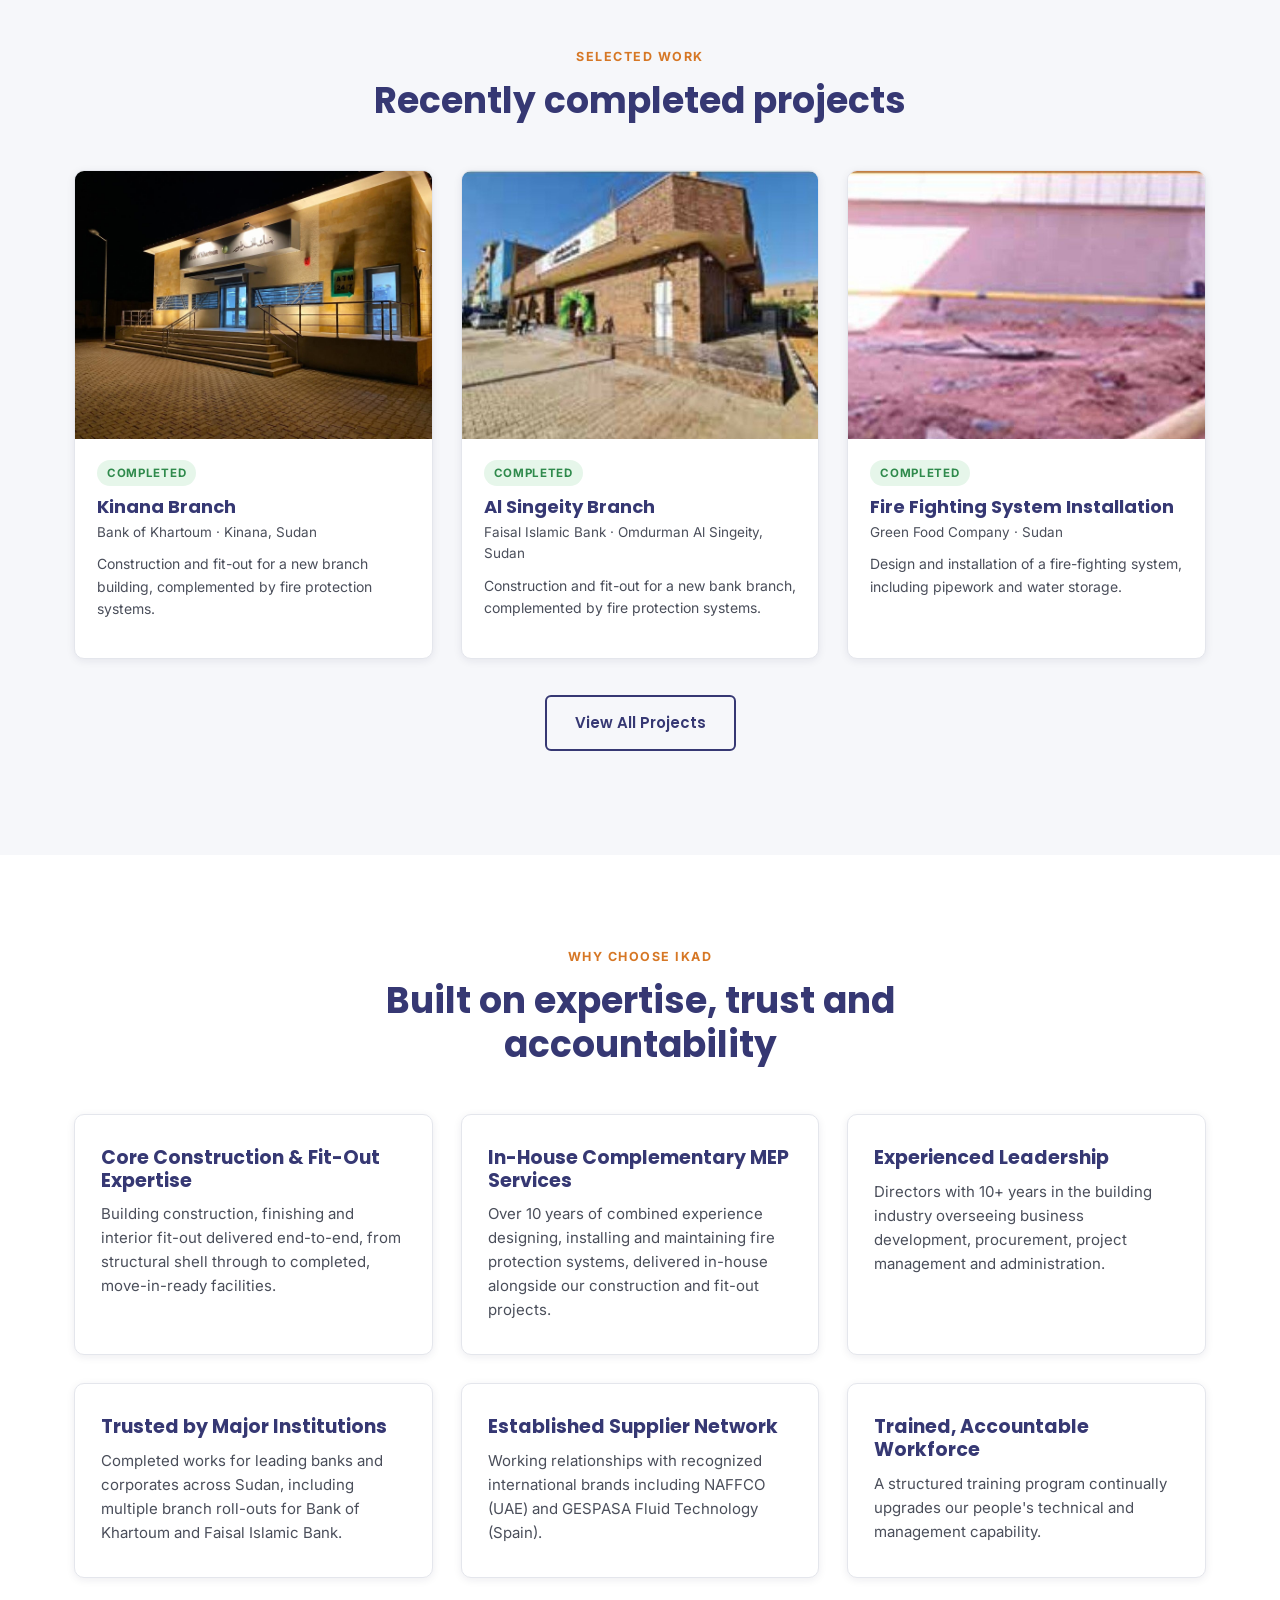
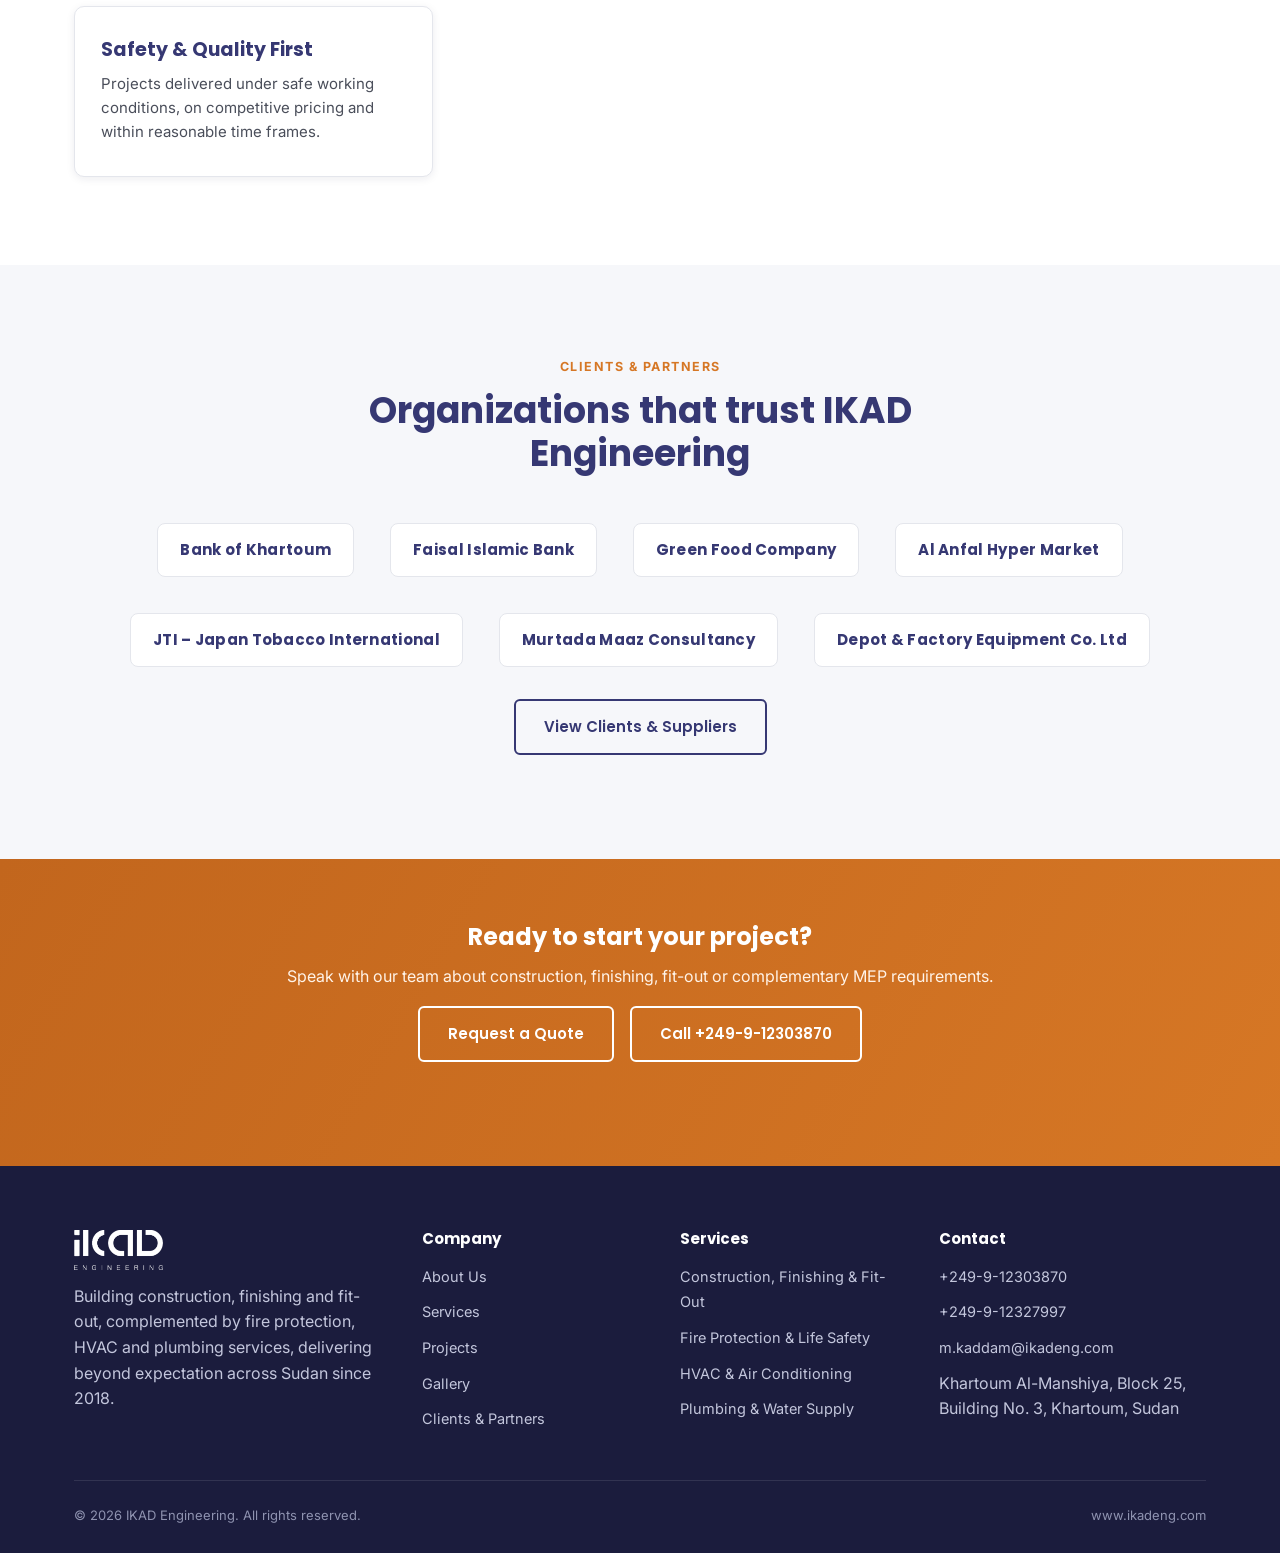
==== commit 4dc54791: "Fix header/footer showing mixed old and new logo styling The header and footer were showing the new " ====
--- a/index.html
+++ b/index.html
@@ -24,7 +24,7 @@
   "@type": "GeneralContractor",
   "name": "IKAD Engineering",
   "url": "https://www.ikadeng.com/",
-  "logo": "assets/img/brand/ikad-icon.png",
+  "logo": "assets/img/brand/ikad-logo-full.png",
   "foundingDate": "2018-02",
   "address": {
     "@type": "PostalAddress",
@@ -43,8 +43,7 @@
 <header class="site-header">
   <div class="container nav">
     <a href="index.html" class="brand">
-      <img src="assets/img/brand/ikad-icon.png" alt="IKAD Engineering logo" width="38" height="46">
-      <span>IKAD<span class="brand-sub">ENGINEERING</span></span>
+      <img src="assets/img/brand/ikad-logo-full.png" alt="IKAD Engineering logo" width="94" height="42">
     </a>
     <nav aria-label="Primary">
       <ul class="nav-links">
@@ -280,8 +279,7 @@
     <div class="footer-grid">
       <div>
         <div class="footer-brand">
-          <img src="assets/img/brand/ikad-icon.png" alt="">
-          <span>IKAD Engineering</span>
+          <img src="assets/img/brand/ikad-logo-full.png" alt="IKAD Engineering">
         </div>
         <p>Building construction, finishing and fit-out, complemented by fire protection, HVAC and plumbing services, delivering beyond expectation across Sudan since 2018.</p>
       </div>
--- a/assets/css/style.css
+++ b/assets/css/style.css
@@ -62,8 +62,7 @@
 }
 .nav{display:flex;align-items:center;justify-content:space-between;padding:14px 0;}
 .brand{display:flex;align-items:center;gap:10px;font-family:var(--font-head);font-weight:700;font-size:20px;color:var(--navy-700);}
-.brand img{height:38px;width:auto;}
-.brand .brand-sub{display:block;font-size:10px;letter-spacing:.14em;font-weight:600;color:var(--orange-500);}
+.brand img{height:42px;width:auto;}
 .nav-links{display:flex;gap:32px;list-style:none;align-items:center;}
 .nav-links a{font-weight:600;font-size:14.5px;color:var(--ink-soft);padding:6px 2px;border-bottom:2px solid transparent;transition:all .2s;}
 .nav-links a:hover,.nav-links a.active{color:var(--navy-700);border-color:var(--orange-500);}
@@ -223,8 +222,7 @@
 .footer-grid a{font-size:14.5px;color:#c3c6dc;transition:color .2s;}
 .footer-grid a:hover{color:var(--orange-400);}
 .footer-brand{display:flex;align-items:center;gap:10px;margin-bottom:14px;}
-.footer-brand img{height:34px;filter:brightness(0) invert(1);}
-.footer-brand span{font-family:var(--font-head);font-weight:700;color:#fff;font-size:18px;}
+.footer-brand img{height:40px;filter:brightness(0) invert(1);}
 .footer-bottom{border-top:1px solid rgba(255,255,255,.1);padding-top:24px;display:flex;justify-content:space-between;flex-wrap:wrap;gap:12px;font-size:13px;color:#8f93b0;}
 
 /* Sticky mobile call/whatsapp bar */
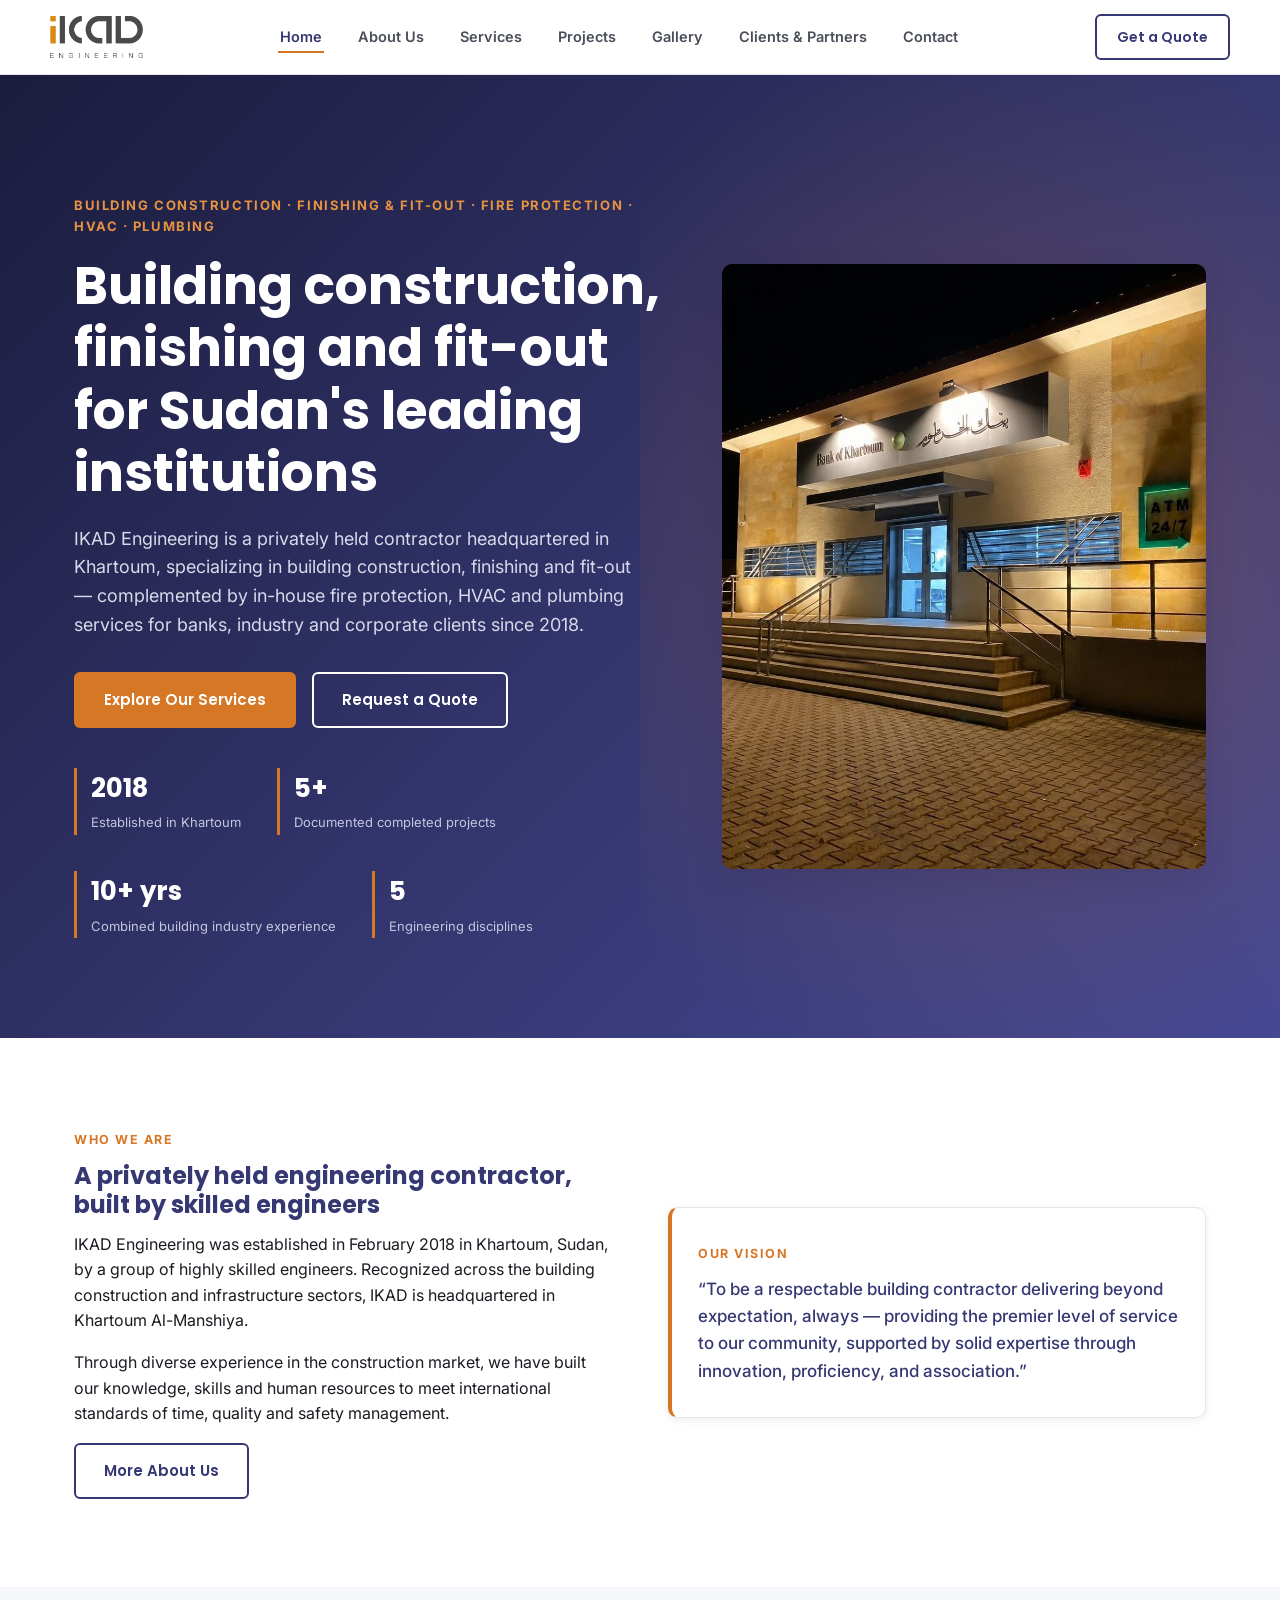
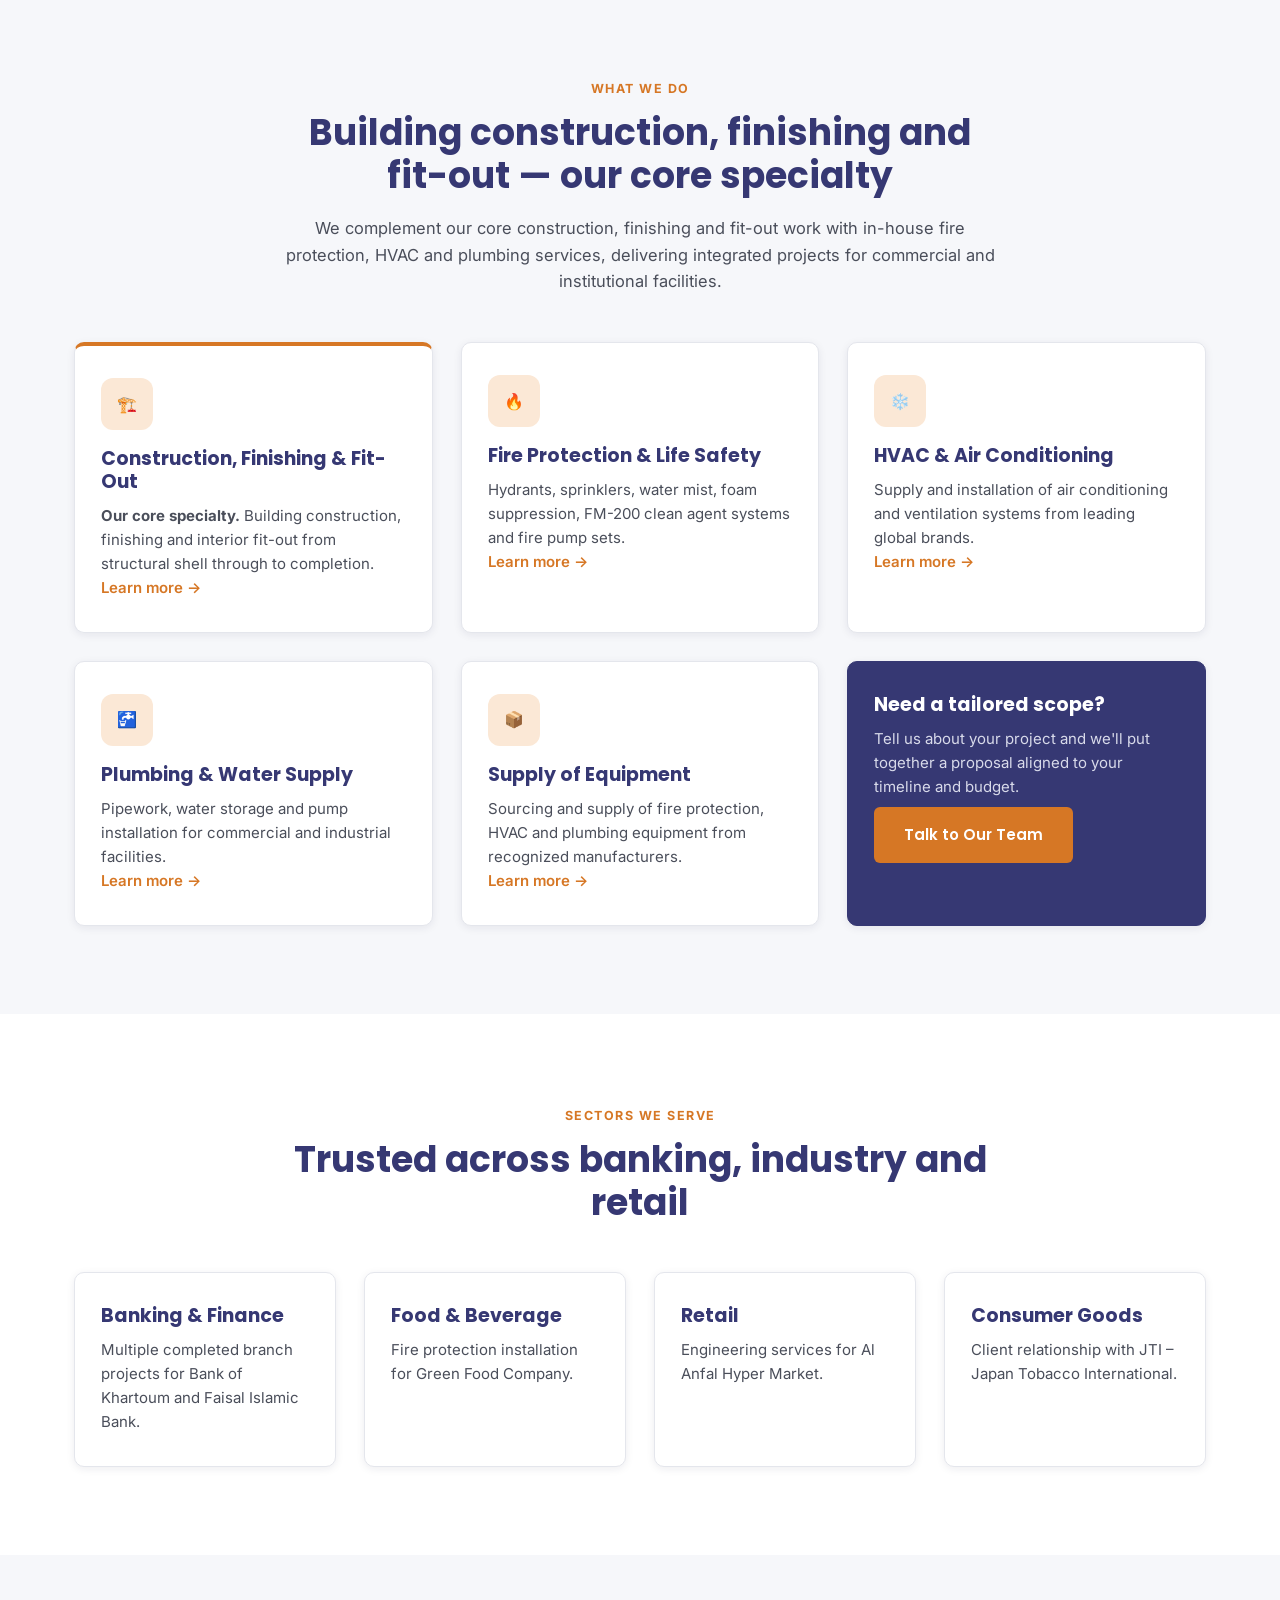
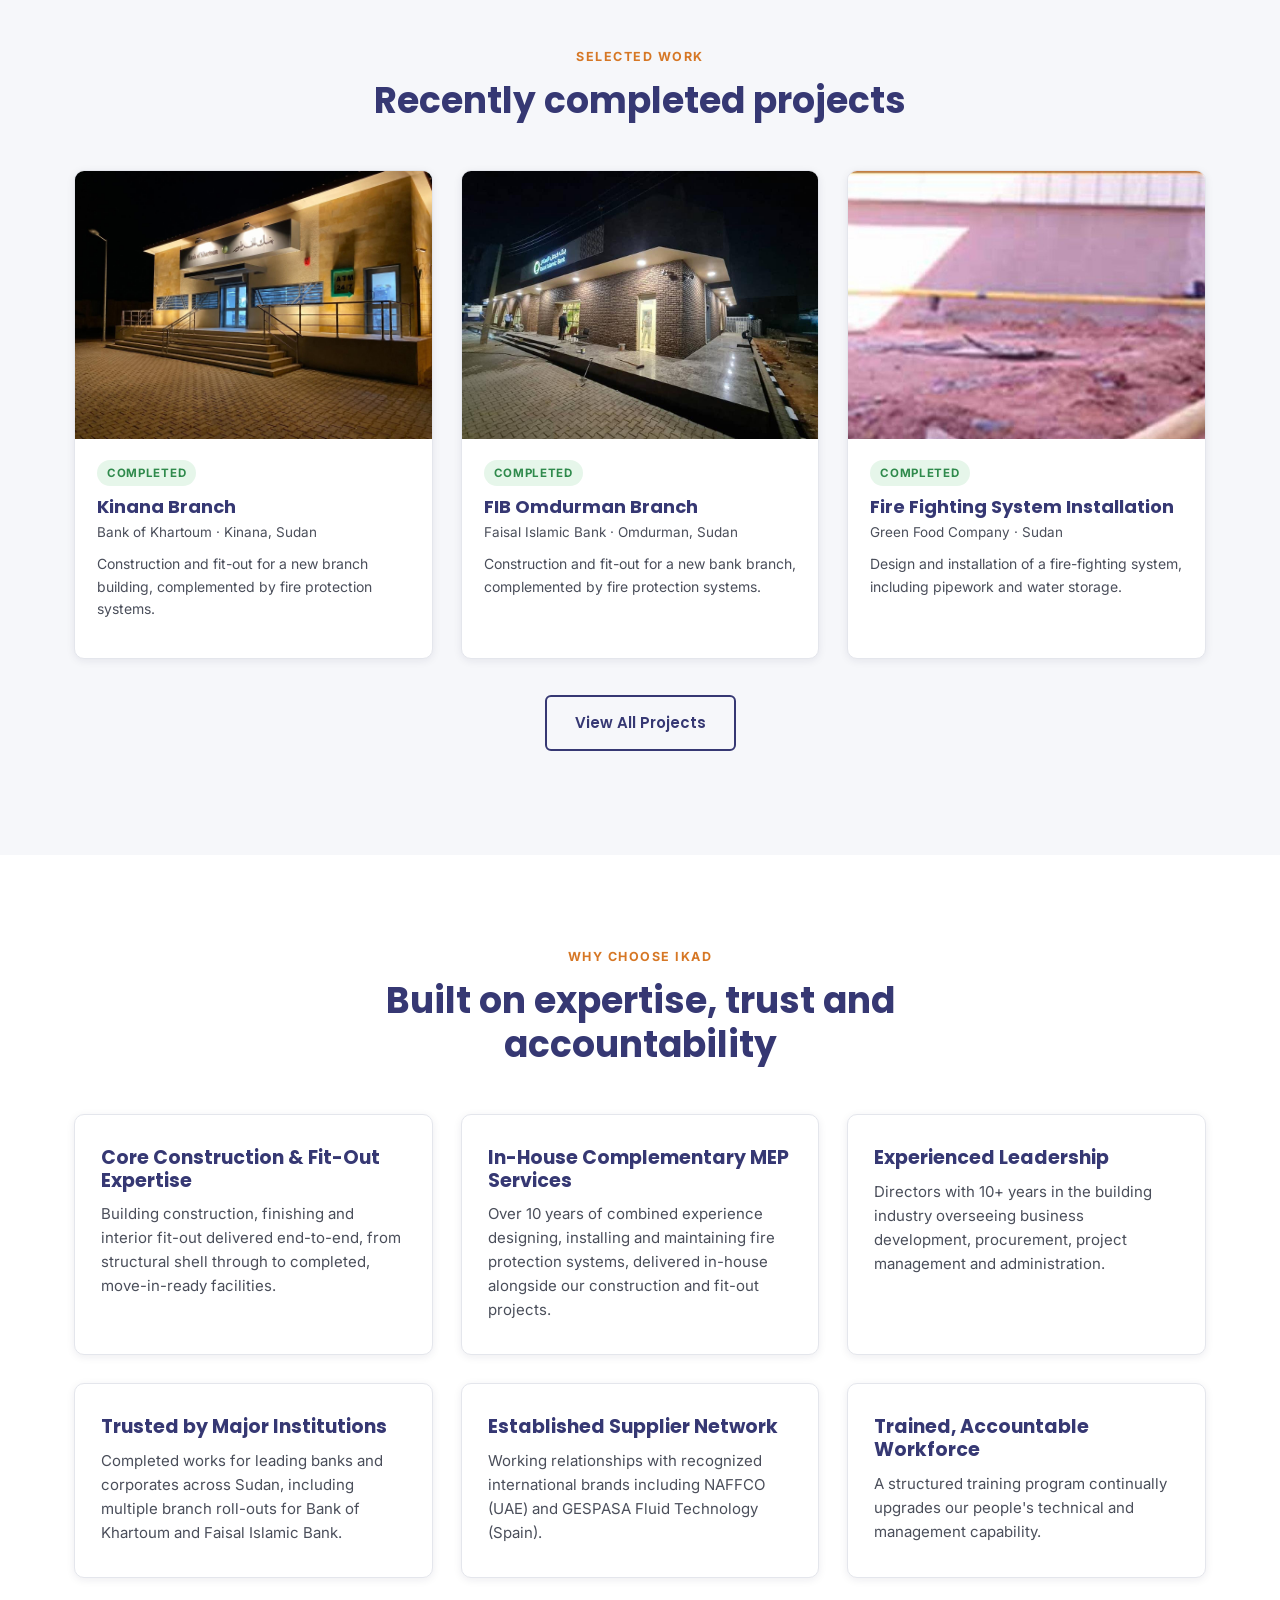
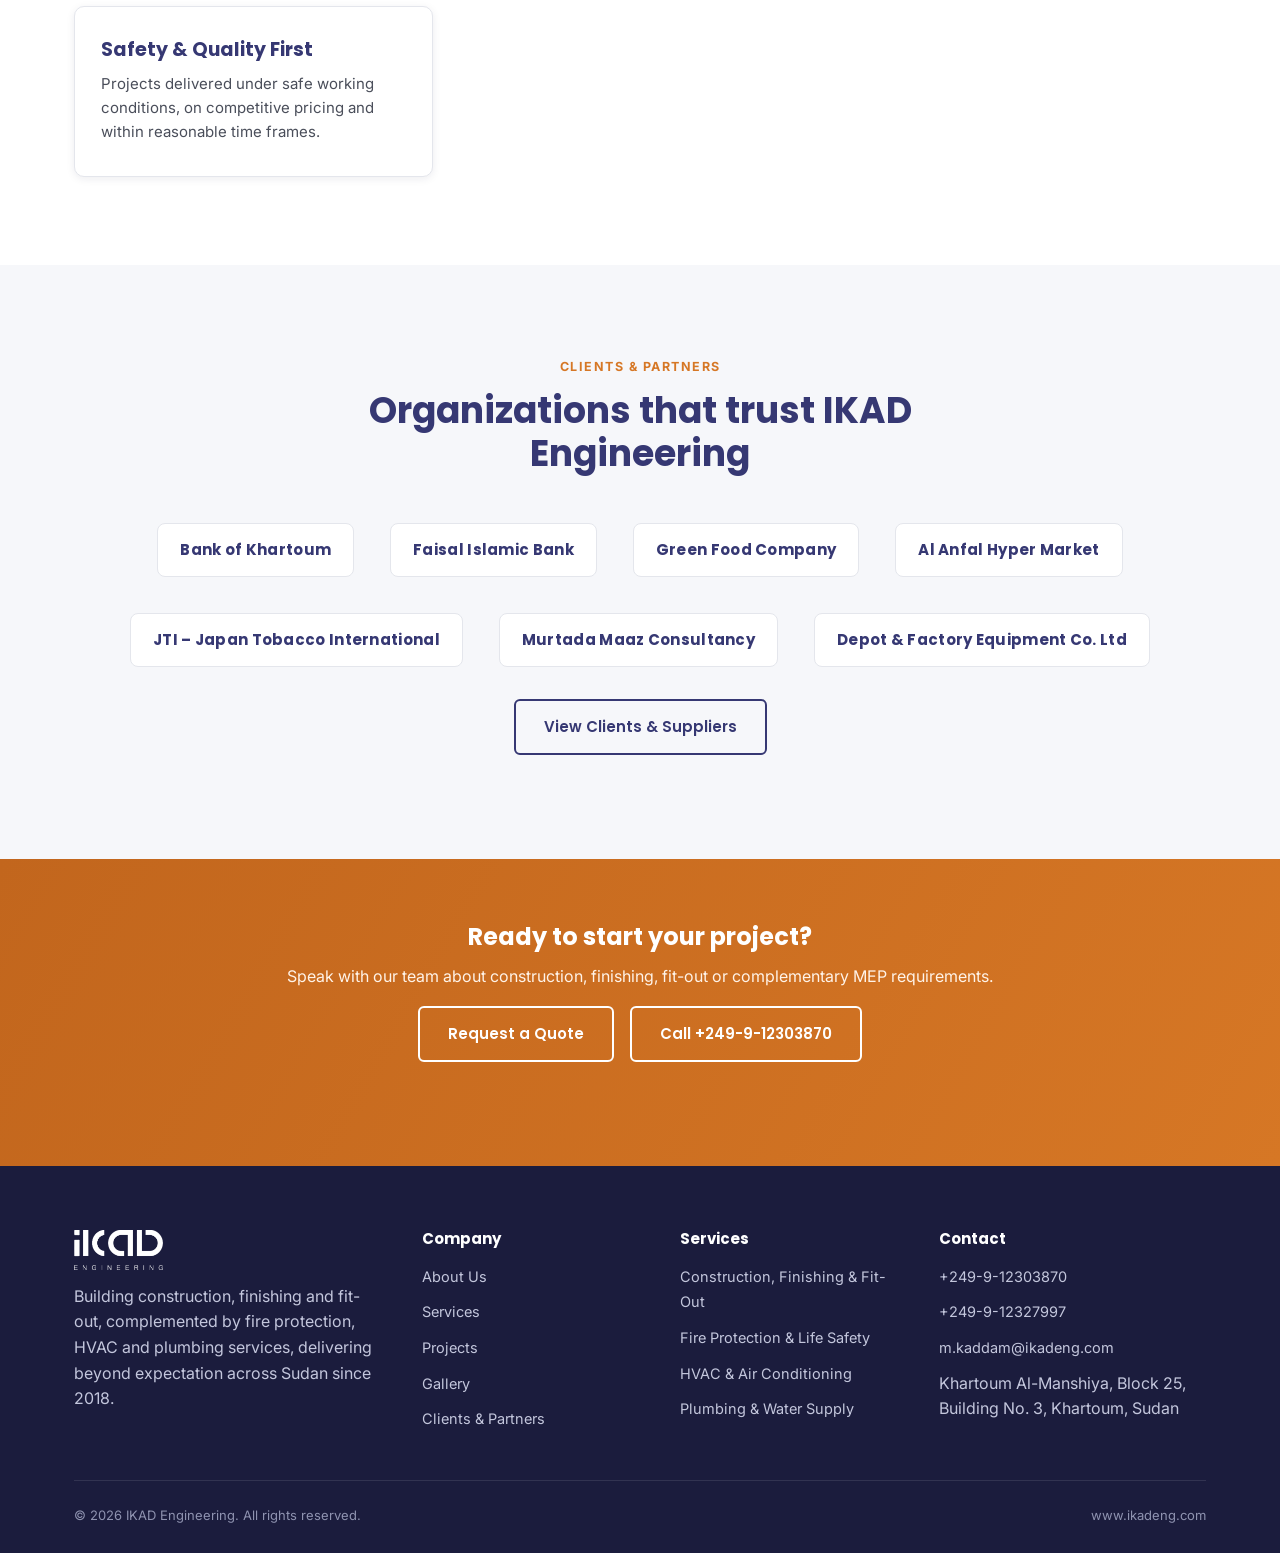
==== commit dc83a626: "Rename Al Singeity Branch to FIB Omdurman Branch with new photos Replace the low-resolution exterior" ====
--- a/index.html
+++ b/index.html
@@ -182,11 +182,11 @@
           </div>
         </div>
         <div class="project-card reveal">
-          <div class="thumb"><img src="assets/img/projects/al-singeity-branch-exterior.jpg" alt="Faisal Islamic Bank Al Singeity branch completed project" loading="lazy"></div>
+          <div class="thumb"><img src="assets/img/projects/fib-omdurman-branch-exterior.jpg" alt="Faisal Islamic Bank Omdurman branch completed project" loading="lazy"></div>
           <div class="body">
             <span class="status">Completed</span>
-            <h3>Al Singeity Branch</h3>
-            <div class="meta">Faisal Islamic Bank &middot; Omdurman Al Singeity, Sudan</div>
+            <h3>FIB Omdurman Branch</h3>
+            <div class="meta">Faisal Islamic Bank &middot; Omdurman, Sudan</div>
             <p class="scope">Construction and fit-out for a new bank branch, complemented by fire protection systems.</p>
           </div>
         </div>
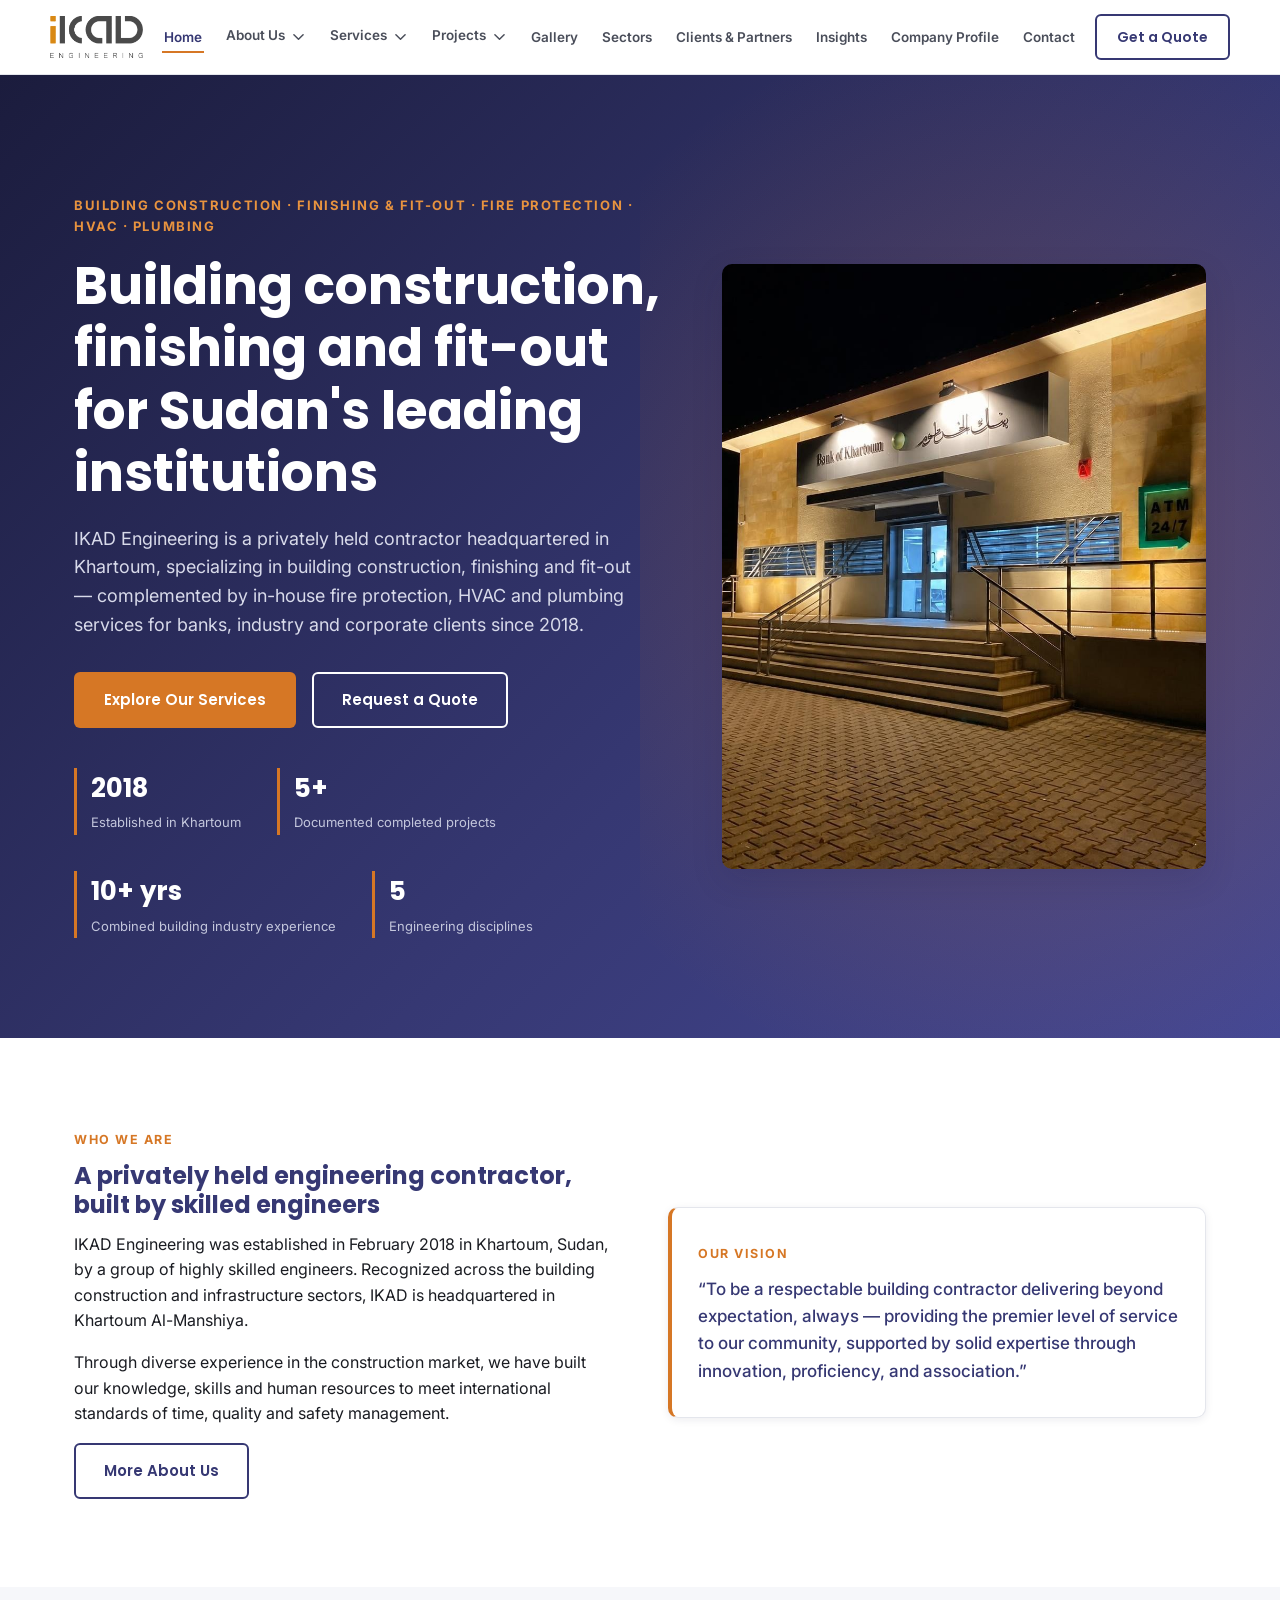
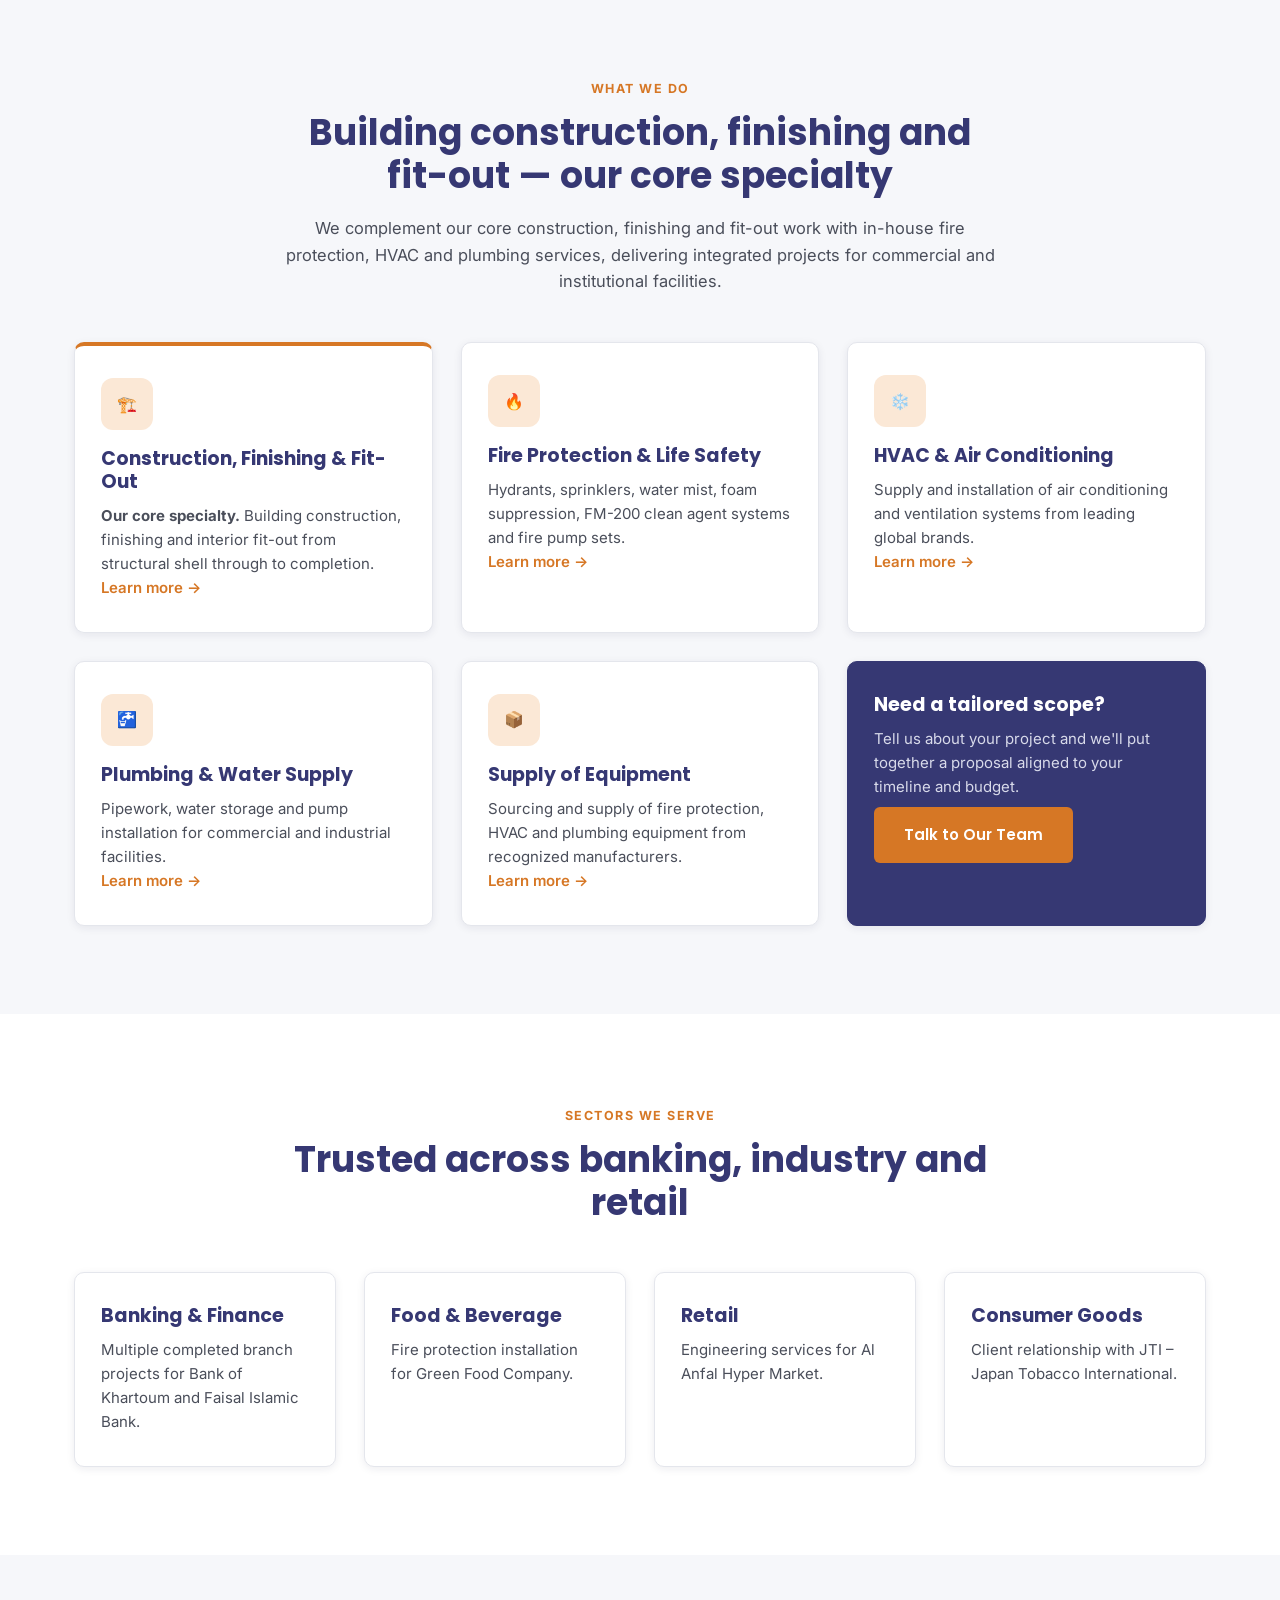
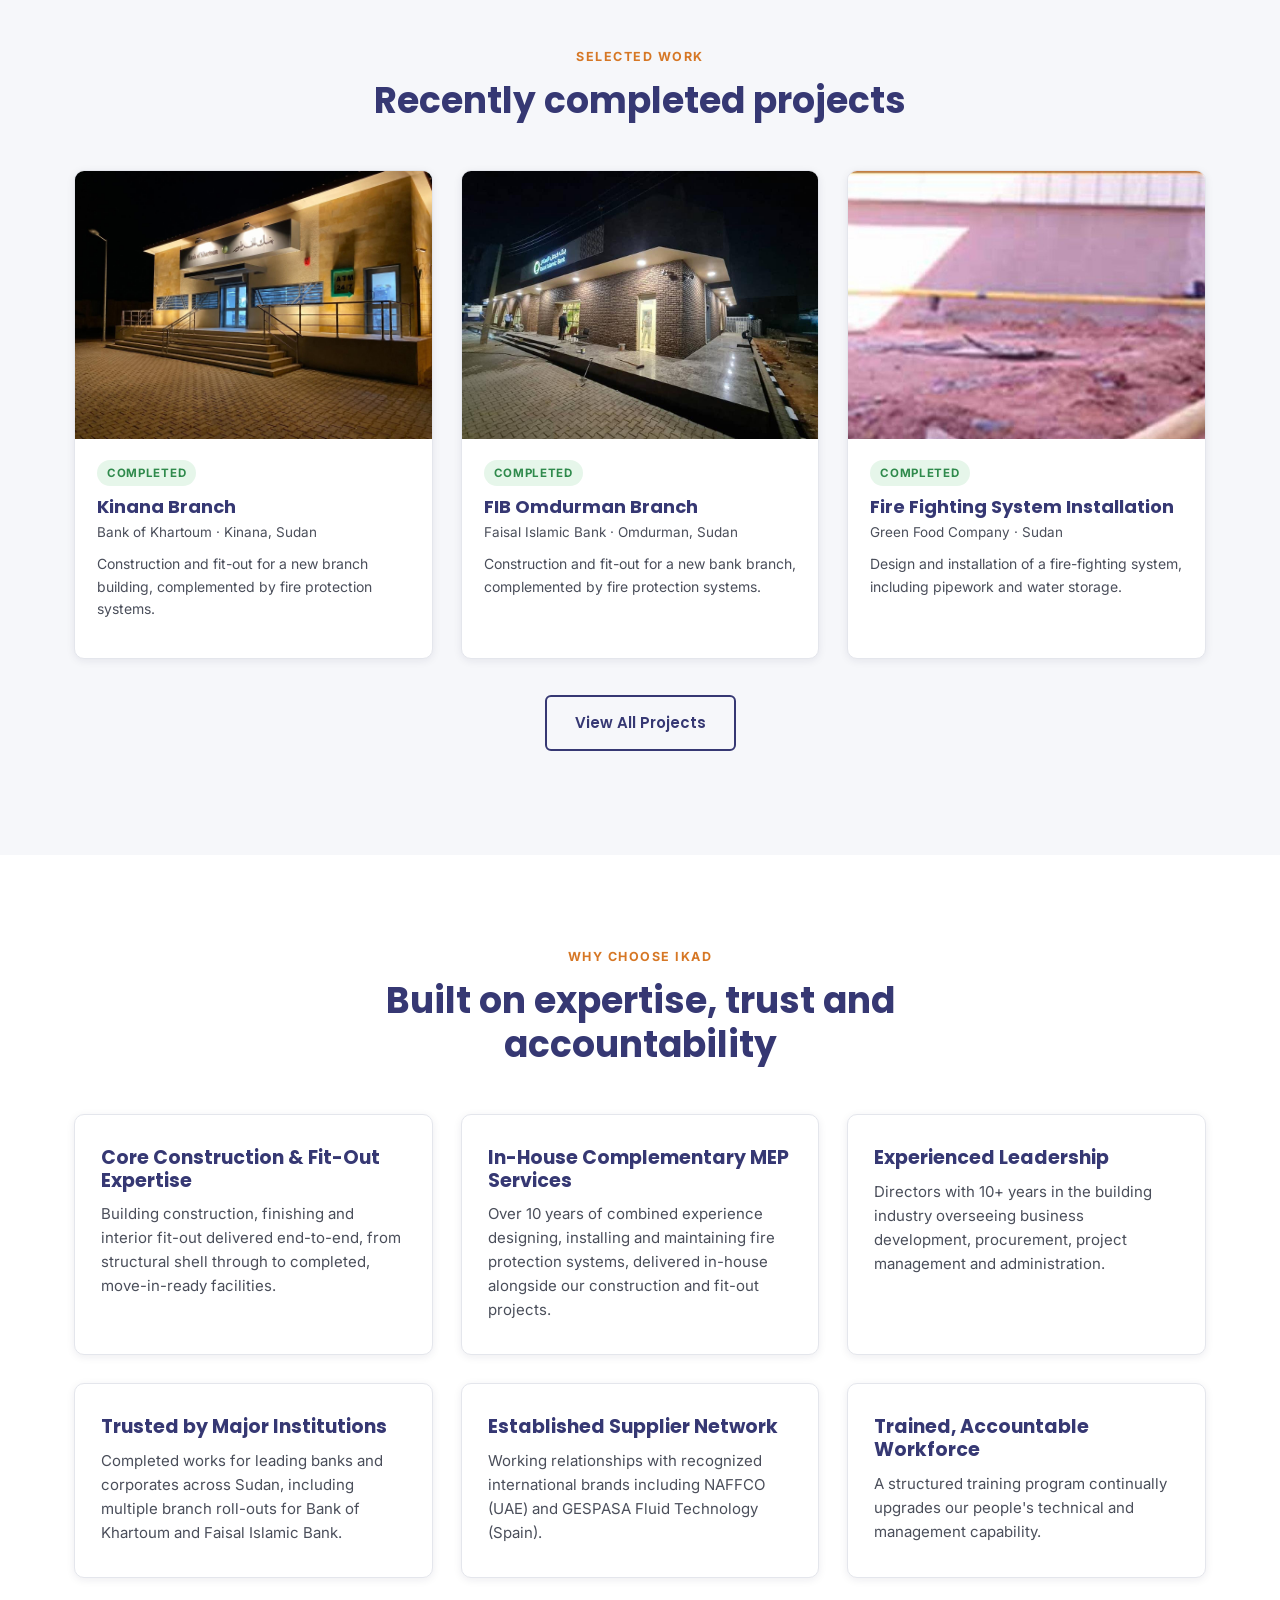
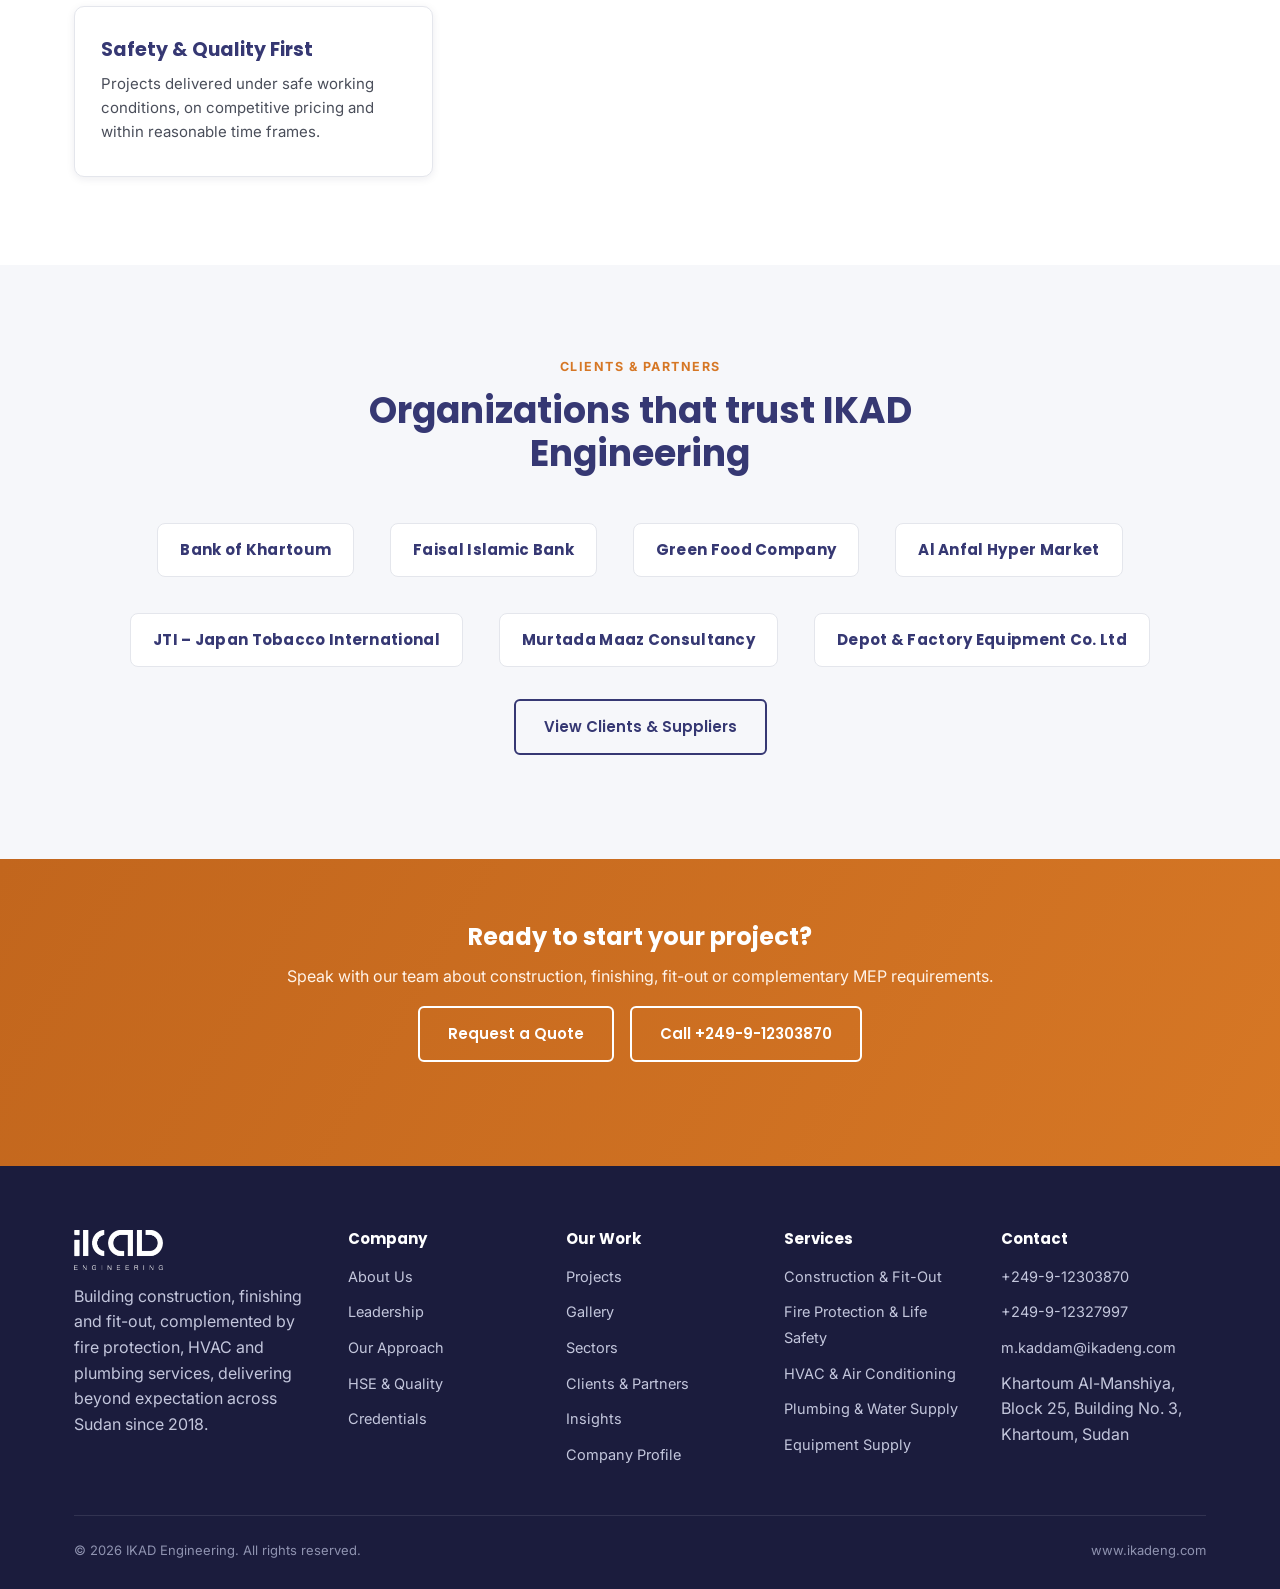
==== commit 9f741a96: "Restructure site navigation and add new sections Add dropdown submenus (About, Services, Projects) w" ====
--- a/index.html
+++ b/index.html
@@ -48,11 +48,46 @@
     <nav aria-label="Primary">
       <ul class="nav-links">
         <li><a href="index.html">Home</a></li>
-        <li><a href="about.html">About Us</a></li>
-        <li><a href="services.html">Services</a></li>
-        <li><a href="projects.html">Projects</a></li>
+        <li class="has-dropdown">
+          <a href="about.html">About Us</a>
+          <button class="dropdown-toggle" type="button" aria-expanded="false" aria-label="Toggle About submenu"><svg viewBox="0 0 12 8" fill="none" xmlns="http://www.w3.org/2000/svg"><path d="M1 1L6 6L11 1" stroke="currentColor" stroke-width="1.6" stroke-linecap="round" stroke-linejoin="round"/></svg></button>
+          <ul class="dropdown-menu">
+            <li><a href="about.html">Company</a></li>
+            <li><a href="leadership.html">Leadership</a></li>
+            <li><a href="approach.html">Our Approach</a></li>
+            <li><a href="hse-quality.html">HSE &amp; Quality</a></li>
+            <li><a href="credentials.html">Credentials</a></li>
+          </ul>
+        </li>
+        <li class="has-dropdown">
+          <a href="services.html">Services</a>
+          <button class="dropdown-toggle" type="button" aria-expanded="false" aria-label="Toggle Services submenu"><svg viewBox="0 0 12 8" fill="none" xmlns="http://www.w3.org/2000/svg"><path d="M1 1L6 6L11 1" stroke="currentColor" stroke-width="1.6" stroke-linecap="round" stroke-linejoin="round"/></svg></button>
+          <ul class="dropdown-menu">
+            <li><a href="services.html#construction">Construction</a></li>
+            <li><a href="services.html#finishing">Finishing &amp; Fit-Out</a></li>
+            <li><a href="services.html#mep">MEP</a></li>
+            <li><a href="services.html#fire-protection">Fire &amp; Life Safety</a></li>
+            <li><a href="services.html#hvac">HVAC</a></li>
+            <li><a href="services.html#plumbing">Plumbing</a></li>
+            <li><a href="services.html#supply">Equipment Supply</a></li>
+          </ul>
+        </li>
+        <li class="has-dropdown">
+          <a href="projects.html">Projects</a>
+          <button class="dropdown-toggle" type="button" aria-expanded="false" aria-label="Toggle Projects submenu"><svg viewBox="0 0 12 8" fill="none" xmlns="http://www.w3.org/2000/svg"><path d="M1 1L6 6L11 1" stroke="currentColor" stroke-width="1.6" stroke-linecap="round" stroke-linejoin="round"/></svg></button>
+          <ul class="dropdown-menu">
+            <li><a href="projects.html#banking">Banking</a></li>
+            <li><a href="projects.html#commercial">Commercial</a></li>
+            <li><a href="projects.html#industrial">Industrial</a></li>
+            <li><a href="projects.html#retail">Retail</a></li>
+            <li><a href="projects.html#fire-protection">Fire Protection</a></li>
+          </ul>
+        </li>
         <li><a href="gallery.html">Gallery</a></li>
+        <li><a href="sectors.html">Sectors</a></li>
         <li><a href="clients.html">Clients &amp; Partners</a></li>
+        <li><a href="insights.html">Insights</a></li>
+        <li><a href="company-profile.html">Company Profile</a></li>
         <li><a href="contact.html">Contact</a></li>
       </ul>
     </nav>
@@ -287,19 +322,31 @@
         <h4>Company</h4>
         <ul>
           <li><a href="about.html">About Us</a></li>
-          <li><a href="services.html">Services</a></li>
+          <li><a href="leadership.html">Leadership</a></li>
+          <li><a href="approach.html">Our Approach</a></li>
+          <li><a href="hse-quality.html">HSE &amp; Quality</a></li>
+          <li><a href="credentials.html">Credentials</a></li>
+        </ul>
+      </div>
+      <div>
+        <h4>Our Work</h4>
+        <ul>
           <li><a href="projects.html">Projects</a></li>
           <li><a href="gallery.html">Gallery</a></li>
+          <li><a href="sectors.html">Sectors</a></li>
           <li><a href="clients.html">Clients &amp; Partners</a></li>
+          <li><a href="insights.html">Insights</a></li>
+          <li><a href="company-profile.html">Company Profile</a></li>
         </ul>
       </div>
       <div>
         <h4>Services</h4>
         <ul>
-          <li><a href="services.html#construction">Construction, Finishing &amp; Fit-Out</a></li>
+          <li><a href="services.html#construction">Construction &amp; Fit-Out</a></li>
           <li><a href="services.html#fire-protection">Fire Protection &amp; Life Safety</a></li>
           <li><a href="services.html#hvac">HVAC &amp; Air Conditioning</a></li>
           <li><a href="services.html#plumbing">Plumbing &amp; Water Supply</a></li>
+          <li><a href="services.html#supply">Equipment Supply</a></li>
         </ul>
       </div>
       <div>
--- a/assets/css/style.css
+++ b/assets/css/style.css
@@ -22,7 +22,7 @@
 }
 
 *,*::before,*::after{box-sizing:border-box;}
-html{scroll-behavior:smooth;}
+html{scroll-behavior:smooth;scroll-padding-top:90px;}
 body{
   margin:0;
   font-family:var(--font-body);
@@ -63,23 +63,43 @@
 .nav{display:flex;align-items:center;justify-content:space-between;padding:14px 0;}
 .brand{display:flex;align-items:center;gap:10px;font-family:var(--font-head);font-weight:700;font-size:20px;color:var(--navy-700);}
 .brand img{height:42px;width:auto;}
-.nav-links{display:flex;gap:32px;list-style:none;align-items:center;}
-.nav-links a{font-weight:600;font-size:14.5px;color:var(--ink-soft);padding:6px 2px;border-bottom:2px solid transparent;transition:all .2s;}
+.nav-links{display:flex;gap:20px;list-style:none;align-items:center;flex-wrap:wrap;}
+.nav-links a{font-weight:600;font-size:13.5px;color:var(--ink-soft);padding:6px 2px;border-bottom:2px solid transparent;transition:all .2s;white-space:nowrap;}
 .nav-links a:hover,.nav-links a.active{color:var(--navy-700);border-color:var(--orange-500);}
 .nav-cta{display:flex;align-items:center;gap:14px;}
 .nav-cta .btn{padding:10px 20px;font-size:14px;}
 .nav-toggle{display:none;background:none;border:none;cursor:pointer;padding:6px;}
 .nav-toggle span{display:block;width:24px;height:2px;background:var(--navy-700);margin:5px 0;transition:.2s;}
 
+.has-dropdown{position:relative;display:flex;align-items:center;gap:2px;}
+.dropdown-toggle{background:none;border:none;cursor:pointer;padding:4px;color:var(--ink-soft);display:flex;}
+.dropdown-toggle svg{width:11px;height:11px;transition:transform .2s;}
+.has-dropdown.open .dropdown-toggle svg{transform:rotate(180deg);}
+.dropdown-menu{list-style:none;display:none;margin:0;padding:0;}
+.has-dropdown.open .dropdown-menu{display:block;}
+
+@media (min-width:961px){
+  .dropdown-menu{
+    position:absolute;top:100%;left:0;background:#fff;border:1px solid var(--line);border-radius:10px;
+    box-shadow:0 16px 40px rgba(20,20,60,.14);padding:8px;min-width:220px;margin-top:14px;z-index:50;
+  }
+  .dropdown-menu li{margin:0;}
+  .dropdown-menu a{display:block;padding:9px 12px;border-radius:6px;font-size:13.5px;border-bottom:none !important;white-space:normal;}
+  .dropdown-menu a:hover{background:var(--orange-100);color:var(--navy-700);}
+}
+
 @media (max-width:960px){
   .nav-links{
     position:fixed;top:64px;right:0;left:0;height:calc(100vh - 64px);background:#fff;flex-direction:column;
-    padding:32px 24px;gap:20px;transform:translateX(100%);transition:transform .25s ease;
+    align-items:flex-start;padding:32px 24px;gap:20px;transform:translateX(100%);transition:transform .25s ease;
     overflow-y:auto;
   }
   .nav-links.open{transform:translateX(0);}
   .nav-toggle{display:block;}
   .nav-cta .btn-outline-dark{display:none;}
+  .has-dropdown{flex-direction:column;align-items:flex-start;width:100%;}
+  .dropdown-menu{width:100%;padding-left:14px;margin-top:12px;border-left:2px solid var(--line);}
+  .has-dropdown.open .dropdown-menu{display:flex;flex-direction:column;gap:14px;}
 }
 
 /* Hero */
@@ -214,9 +234,10 @@
 
 /* Footer */
 .site-footer{background:var(--navy-900);color:#c3c6dc;padding:64px 0 28px;}
-.footer-grid{display:grid;grid-template-columns:1.4fr 1fr 1fr 1.2fr;gap:36px;margin-bottom:48px;}
-@media (max-width:860px){.footer-grid{grid-template-columns:1fr 1fr;}}
-@media (max-width:520px){.footer-grid{grid-template-columns:1fr;}}
+.footer-grid{display:grid;grid-template-columns:1.3fr 1fr 1fr 1fr 1.1fr;gap:32px;margin-bottom:48px;}
+@media (max-width:1080px){.footer-grid{grid-template-columns:1fr 1fr 1fr;}}
+@media (max-width:640px){.footer-grid{grid-template-columns:1fr 1fr;}}
+@media (max-width:420px){.footer-grid{grid-template-columns:1fr;}}
 .footer-grid h4{color:#fff;font-size:15px;margin-bottom:16px;}
 .footer-grid ul{list-style:none;display:grid;gap:10px;}
 .footer-grid a{font-size:14.5px;color:#c3c6dc;transition:color .2s;}
